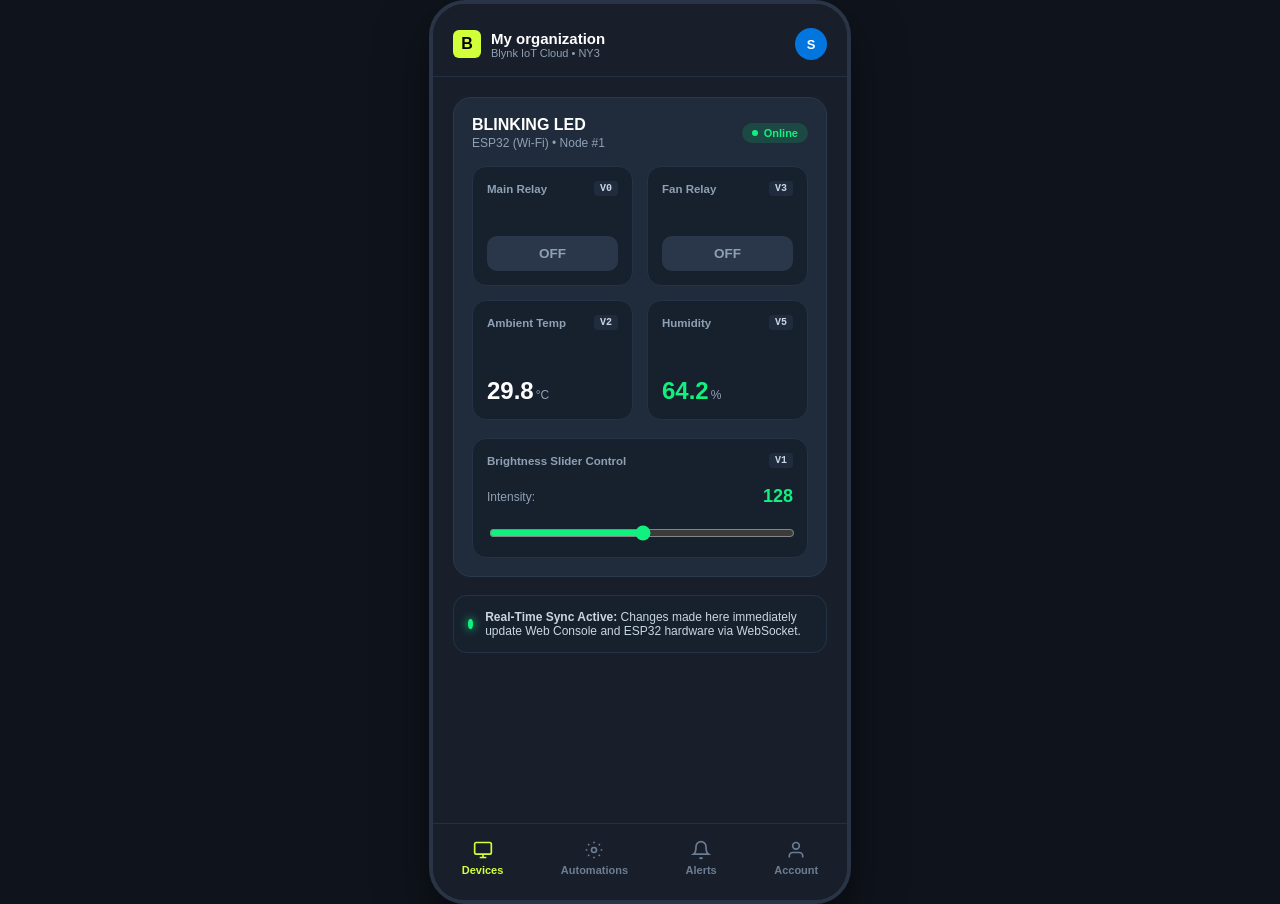
==== frontend/app.html @ 2fd1ac54 "feat(sync-hardware-app): complete mobile app, unified auth sync across web & app, and verified embed" ====
<!DOCTYPE html>
<html lang="en">
<head>
  <meta charset="UTF-8" />
  <meta name="viewport" content="width=device-width, initial-scale=1.0, maximum-scale=1.0, user-scalable=no" />
  <title>Blynk IoT Mobile App</title>
  <link rel="stylesheet" href="/static/styles/theme.css" />
  <style>
    body {
      background: #0f141c;
      color: #fff;
      margin: 0;
      padding: 0;
      display: flex;
      justify-content: center;
      align-items: center;
      min-height: 100vh;
      font-family: -apple-system, BlinkMacSystemFont, "Segoe UI", Roboto, sans-serif;
    }

    .mobile-frame {
      width: 100%;
      max-width: 414px;
      height: 896px;
      max-height: 100vh;
      background: #181f2a;
      display: flex;
      flex-direction: column;
      position: relative;
      box-shadow: 0 20px 50px rgba(0,0,0,0.5);
      border-radius: 36px;
      overflow: hidden;
      border: 4px solid #2a3447;
    }

    /* App Header */
    .app-header {
      padding: 24px 20px 16px;
      background: #181f2a;
      display: flex;
      justify-content: space-between;
      align-items: center;
      border-bottom: 1px solid #242f42;
    }

    .app-logo-badge {
      display: flex;
      align-items: center;
      gap: 10px;
    }

    .app-b-logo {
      width: 28px;
      height: 28px;
      background: #d1ff39;
      color: #000;
      border-radius: 6px;
      font-weight: 900;
      display: flex;
      align-items: center;
      justify-content: center;
      font-size: 16px;
    }

    .app-org-title {
      font-size: 15px;
      font-weight: 700;
      color: #fff;
    }

    .app-user-avatar {
      width: 32px;
      height: 32px;
      border-radius: 50%;
      background: #0375de;
      color: #fff;
      display: flex;
      align-items: center;
      justify-content: center;
      font-size: 13px;
      font-weight: 700;
      cursor: pointer;
    }

    /* App Body Scrollable */
    .app-body {
      flex: 1;
      overflow-y: auto;
      padding: 20px;
      display: flex;
      flex-direction: column;
      gap: 18px;
    }

    /* Device Card */
    .app-device-card {
      background: #202b3b;
      border: 1px solid #2b394e;
      border-radius: 18px;
      padding: 18px;
      display: flex;
      flex-direction: column;
      gap: 16px;
    }

    .app-device-header {
      display: flex;
      justify-content: space-between;
      align-items: center;
    }

    .app-device-name {
      font-size: 16px;
      font-weight: 700;
      color: #fff;
    }

    .app-device-meta {
      font-size: 12px;
      color: #8fa0b5;
      margin-top: 2px;
    }

    .app-status-badge {
      display: inline-flex;
      align-items: center;
      gap: 6px;
      font-size: 11px;
      font-weight: 700;
      padding: 4px 10px;
      border-radius: 12px;
      background: rgba(16, 241, 127, 0.15);
      color: #10f17f;
    }

    .app-status-dot {
      width: 6px;
      height: 6px;
      border-radius: 50%;
      background: #10f17f;
    }

    /* App Control Tiles Grid */
    .app-tiles-grid {
      display: grid;
      grid-template-columns: 1fr 1fr;
      gap: 14px;
    }

    .app-tile {
      background: #17212e;
      border: 1px solid #243347;
      border-radius: 14px;
      padding: 14px;
      display: flex;
      flex-direction: column;
      justify-content: space-between;
      min-height: 90px;
    }

    .app-tile-header {
      display: flex;
      justify-content: space-between;
      align-items: center;
      font-size: 11.5px;
      color: #8fa0b5;
      font-weight: 600;
    }

    .app-tile-pin {
      font-family: monospace;
      font-size: 10px;
      background: #202c3d;
      padding: 2px 6px;
      border-radius: 4px;
      color: #c9d5e3;
    }

    /* Mobile Buttons & Toggles */
    .mobile-toggle-btn {
      width: 100%;
      padding: 10px;
      border-radius: 10px;
      border: none;
      font-weight: 800;
      font-size: 13.5px;
      cursor: pointer;
      margin-top: 8px;
      transition: all 0.2s;
    }

    .mobile-toggle-btn.on {
      background: #0375de;
      color: #fff;
      box-shadow: 0 4px 12px rgba(3, 117, 222, 0.4);
    }

    .mobile-toggle-btn.off {
      background: #2a374b;
      color: #8fa0b5;
    }

    .mobile-metric-value {
      font-size: 24px;
      font-weight: 800;
      color: #fff;
      margin-top: 6px;
    }

    .mobile-metric-units {
      font-size: 12px;
      color: #8fa0b5;
      font-weight: 500;
      margin-left: 2px;
    }

    .mobile-slider {
      width: 100%;
      accent-color: #10f17f;
      margin-top: 8px;
      cursor: pointer;
    }

    /* Bottom App Bar */
    .app-bottom-nav {
      height: 68px;
      background: #181f2a;
      border-top: 1px solid #242f42;
      display: flex;
      justify-content: space-around;
      align-items: center;
      padding-bottom: 8px;
    }

    .app-nav-btn {
      display: flex;
      flex-direction: column;
      align-items: center;
      gap: 4px;
      color: #6c7d93;
      font-size: 11px;
      font-weight: 600;
      cursor: pointer;
      user-select: none;
    }

    .app-nav-btn.active {
      color: #d1ff39;
    }

    .app-nav-btn svg {
      width: 20px;
      height: 20px;
    }

    /* Auth Modal inside App */
    .app-modal-overlay {
      position: absolute;
      top: 0; left: 0; right: 0; bottom: 0;
      background: rgba(0,0,0,0.85);
      backdrop-filter: blur(8px);
      display: none;
      justify-content: center;
      align-items: center;
      z-index: 100;
      padding: 24px;
    }

    .app-modal-overlay.open {
      display: flex;
    }

    .app-modal-box {
      width: 100%;
      background: #202b3b;
      border: 1px solid #2b394e;
      border-radius: 20px;
      padding: 24px;
      box-shadow: 0 10px 30px rgba(0,0,0,0.6);
    }
  </style>
</head>
<body>

  <div class="mobile-frame">
    <!-- Mobile App Header -->
    <header class="app-header">
      <div class="app-logo-badge">
        <div class="app-b-logo">B</div>
        <div>
          <div class="app-org-title" id="app-org-name">My organization</div>
          <div style="font-size:11px; color:#8fa0b5;">Blynk IoT Cloud • NY3</div>
        </div>
      </div>
      <div class="app-user-avatar" id="app-user-avatar-btn" onclick="openAppAuthModal()">S</div>
    </header>

    <!-- Mobile Body -->
    <main class="app-body" id="app-main-body">
      <!-- Device Card -->
      <div class="app-device-card">
        <div class="app-device-header">
          <div>
            <div class="app-device-name" id="app-device-title">BLINKING LED</div>
            <div class="app-device-meta">ESP32 (Wi-Fi) • Node #1</div>
          </div>
          <span class="app-status-badge">
            <span class="app-status-dot"></span> Online
          </span>
        </div>

        <!-- 4 Quick Control Tiles -->
        <div class="app-tiles-grid">
          <!-- Tile 1: Main Power Relay (V0) -->
          <div class="app-tile">
            <div class="app-tile-header">
              <span>Main Relay</span>
              <span class="app-tile-pin">V0</span>
            </div>
            <button id="app-btn-v0" class="mobile-toggle-btn off" onclick="appTogglePin('V0')">OFF</button>
          </div>

          <!-- Tile 2: Fan Relay (V3) -->
          <div class="app-tile">
            <div class="app-tile-header">
              <span>Fan Relay</span>
              <span class="app-tile-pin">V3</span>
            </div>
            <button id="app-btn-v3" class="mobile-toggle-btn off" onclick="appTogglePin('V3')">OFF</button>
          </div>

          <!-- Tile 3: Temperature (V2) -->
          <div class="app-tile">
            <div class="app-tile-header">
              <span>Ambient Temp</span>
              <span class="app-tile-pin">V2</span>
            </div>
            <div class="mobile-metric-value">
              <span id="app-val-v2">29.8</span><span class="mobile-metric-units">°C</span>
            </div>
          </div>

          <!-- Tile 4: Humidity (V5) -->
          <div class="app-tile">
            <div class="app-tile-header">
              <span>Humidity</span>
              <span class="app-tile-pin">V5</span>
            </div>
            <div class="mobile-metric-value" style="color:#10f17f;">
              <span id="app-val-v5">64.2</span><span class="mobile-metric-units">%</span>
            </div>
          </div>
        </div>

        <!-- Tile 5: Level Slider (V1) -->
        <div class="app-tile" style="margin-top:2px;">
          <div class="app-tile-header">
            <span>Brightness Slider Control</span>
            <span class="app-tile-pin">V1</span>
          </div>
          <div style="display:flex; justify-content:space-between; align-items:center; margin-top:8px;">
            <span style="font-size:12px; color:#8fa0b5;">Intensity:</span>
            <span id="app-slider-val-v1" style="font-size:18px; font-weight:800; color:#10f17f;">128</span>
          </div>
          <input type="range" min="0" max="255" value="128" class="mobile-slider" id="app-slider-input" oninput="appOnSliderChange('V1', this.value)" />
        </div>
      </div>

      <!-- Sync Status Banner -->
      <div style="background:#17212e; border:1px solid #243347; border-radius:14px; padding:14px; display:flex; align-items:center; gap:12px;">
        <div style="width:10px; height:10px; border-radius:50%; background:#10f17f; box-shadow:0 0 8px #10f17f;"></div>
        <div style="font-size:12px; color:#c9d5e3;">
          <strong>Real-Time Sync Active:</strong> Changes made here immediately update Web Console and ESP32 hardware via WebSocket.
        </div>
      </div>
    </main>

    <!-- Mobile Bottom Navigation Bar -->
    <nav class="app-bottom-nav">
      <div class="app-nav-btn active" onclick="switchAppTab('devices', this)">
        <svg viewBox="0 0 24 24" fill="none" stroke="currentColor" stroke-width="2"><rect x="2" y="3" width="20" height="14" rx="2" ry="2"></rect><line x1="8" y1="21" x2="16" y2="21"></line><line x1="12" y1="17" x2="12" y2="21"></line></svg>
        <span>Devices</span>
      </div>
      <div class="app-nav-btn" onclick="switchAppTab('automations', this)">
        <svg viewBox="0 0 24 24" fill="none" stroke="currentColor" stroke-width="2"><circle cx="12" cy="12" r="3"></circle><path d="M12 2v2M12 20v2M4.93 4.93l1.41 1.41M17.66 17.66l1.41 1.41M2 12h2M20 12h2M4.93 19.07l1.41-1.41M17.66 6.34l1.41-1.41"></path></svg>
        <span>Automations</span>
      </div>
      <div class="app-nav-btn" onclick="switchAppTab('notifications', this)">
        <svg viewBox="0 0 24 24" fill="none" stroke="currentColor" stroke-width="2"><path d="M18 8A6 6 0 0 0 6 8c0 7-3 9-3 9h18s-3-2-3-9"></path><path d="M13.73 21a2 2 0 0 1-3.46 0"></path></svg>
        <span>Alerts</span>
      </div>
      <div class="app-nav-btn" onclick="openAppAuthModal()">
        <svg viewBox="0 0 24 24" fill="none" stroke="currentColor" stroke-width="2"><path d="M20 21v-2a4 4 0 0 0-4-4H8a4 4 0 0 0-4 4v2"></path><circle cx="12" cy="7" r="4"></circle></svg>
        <span>Account</span>
      </div>
    </nav>

    <!-- Mobile Account Registration & Login Modal -->
    <div id="app-auth-modal" class="app-modal-overlay">
      <div class="app-modal-box">
        <div style="display:flex; justify-content:space-between; align-items:center; margin-bottom:16px;">
          <h3 style="margin:0; font-size:17px; font-weight:800; color:#fff;" id="app-auth-title">Blynk Account Sync</h3>
          <button onclick="closeAppAuthModal()" style="border:none;background:none;color:#8fa0b5;font-size:18px;cursor:pointer;">✕</button>
        </div>

        <p style="font-size:12.5px; color:#8fa0b5; margin-bottom:16px; line-height:1.4;">
          Create a unified Blynk account. Registering here enables immediate login across both Mobile App and Web Console.
        </p>

        <div style="display:flex; flex-direction:column; gap:12px;">
          <div>
            <label style="font-size:11.5px; font-weight:600; color:#8fa0b5;">Full Name</label>
            <input type="text" id="app-auth-name" class="form-input" style="background:#17212e; color:#fff; border-color:#2a3a50;" value="Alex Engineer" />
          </div>
          <div>
            <label style="font-size:11.5px; font-weight:600; color:#8fa0b5;">Email Address</label>
            <input type="email" id="app-auth-email" class="form-input" style="background:#17212e; color:#fff; border-color:#2a3a50;" value="alex.engineer@axon.io" />
          </div>
          <div>
            <label style="font-size:11.5px; font-weight:600; color:#8fa0b5;">Password</label>
            <input type="password" id="app-auth-password" class="form-input" style="background:#17212e; color:#fff; border-color:#2a3a50;" value="secret123" />
          </div>
          <button class="btn-blynk-primary" style="margin-top:8px; padding:12px; font-size:14px;" onclick="appSubmitRegistration()">
            Register & Sync Account
          </button>
        </div>
      </div>
    </div>
  </div>

  <!-- WebSocket & Mobile Sync Logic -->
  <script>
    let appSocket = null;
    let currentV0 = "0";
    let currentV3 = "0";
    let activeDeviceId = 1;

    function initAppWebSocket() {
      const wsUrl = `ws://${window.location.host}/ws`;
      appSocket = new WebSocket(wsUrl);

      appSocket.onopen = () => {
        console.log("[MobileApp] Connected to Axon WebSocket Hub");
      };

      appSocket.onmessage = (event) => {
        try {
          const msg = JSON.parse(event.data);
          if (msg.event === "onValueUpdated") {
            handleLiveIncomingValue(msg.data.stream, msg.data.value);
          } else if (msg.event === "onUserCreated") {
            console.log("[MobileApp] User registered & synced across cloud:", msg.data);
          }
        } catch (e) {
          console.error("[MobileApp] Error parsing message:", e);
        }
      };

      appSocket.onclose = () => {
        setTimeout(initAppWebSocket, 2000);
      };
    }

    function handleLiveIncomingValue(stream, val) {
      if (stream === "V0") {
        currentV0 = String(val);
        const btn = document.getElementById("app-btn-v0");
        if (btn) {
          btn.className = `mobile-toggle-btn ${val === "1" ? "on" : "off"}`;
          btn.innerText = val === "1" ? "ON" : "OFF";
        }
      } else if (stream === "V3") {
        currentV3 = String(val);
        const btn = document.getElementById("app-btn-v3");
        if (btn) {
          btn.className = `mobile-toggle-btn ${val === "1" ? "on" : "off"}`;
          btn.innerText = val === "1" ? "ON" : "OFF";
        }
      } else if (stream === "V1") {
        const slider = document.getElementById("app-slider-input");
        const valDisp = document.getElementById("app-slider-val-v1");
        if (slider) slider.value = val;
        if (valDisp) valDisp.innerText = val;
      } else if (stream === "V2") {
        const tempDisp = document.getElementById("app-val-v2");
        if (tempDisp) tempDisp.innerText = parseFloat(val).toFixed(1);
      } else if (stream === "V5") {
        const humDisp = document.getElementById("app-val-v5");
        if (humDisp) humDisp.innerText = parseFloat(val).toFixed(1);
      }
    }

    async function appTogglePin(pin) {
      let targetVal = "1";
      if (pin === "V0") {
        targetVal = currentV0 === "1" ? "0" : "1";
      } else if (pin === "V3") {
        targetVal = currentV3 === "1" ? "0" : "1";
      }

      try {
        await fetch(`/api/v1/app/devices/${activeDeviceId}/write`, {
          method: 'POST',
          headers: { 'Content-Type': 'application/json' },
          body: JSON.stringify({ stream: pin, value: targetVal })
        });
        handleLiveIncomingValue(pin, targetVal);
      } catch (e) {
        console.error("Failed to write pin from mobile:", e);
      }
    }

    let sliderDebounce = null;
    function appOnSliderChange(pin, val) {
      document.getElementById("app-slider-val-v1").innerText = val;
      clearTimeout(sliderDebounce);
      sliderDebounce = setTimeout(async () => {
        try {
          await fetch(`/api/v1/app/devices/${activeDeviceId}/write`, {
            method: 'POST',
            headers: { 'Content-Type': 'application/json' },
            body: JSON.stringify({ stream: pin, value: val })
          });
        } catch (e) {
          console.error("Failed to write slider:", e);
        }
      }, 100);
    }

    function openAppAuthModal() {
      document.getElementById('app-auth-modal').classList.add('open');
    }

    function closeAppAuthModal() {
      document.getElementById('app-auth-modal').classList.remove('open');
    }

    async function appSubmitRegistration() {
      const name = document.getElementById('app-auth-name').value;
      const email = document.getElementById('app-auth-email').value;
      const password = document.getElementById('app-auth-password').value;

      try {
        const res = await fetch('/api/v1/auth/register', {
          method: 'POST',
          headers: { 'Content-Type': 'application/json' },
          body: JSON.stringify({ name, email, password })
        });
        const data = await res.json();
        if (res.ok) {
          alert(`Account created for ${data.user.name}! Syncing with Web Console...`);
          document.getElementById('app-user-avatar-btn').innerText = data.user.name[0].toUpperCase();
          closeAppAuthModal();
        } else {
          alert("Error: " + (data.detail || "Registration failed"));
        }
      } catch (e) {
        alert("Registration failed: " + e.message);
      }
    }

    function switchAppTab(tabName, el) {
      document.querySelectorAll('.app-nav-btn').forEach(btn => btn.classList.remove('active'));
      if (el) el.classList.add('active');
    }

    document.addEventListener("DOMContentLoaded", () => {
      initAppWebSocket();
    });
  </script>
</body>
</html>
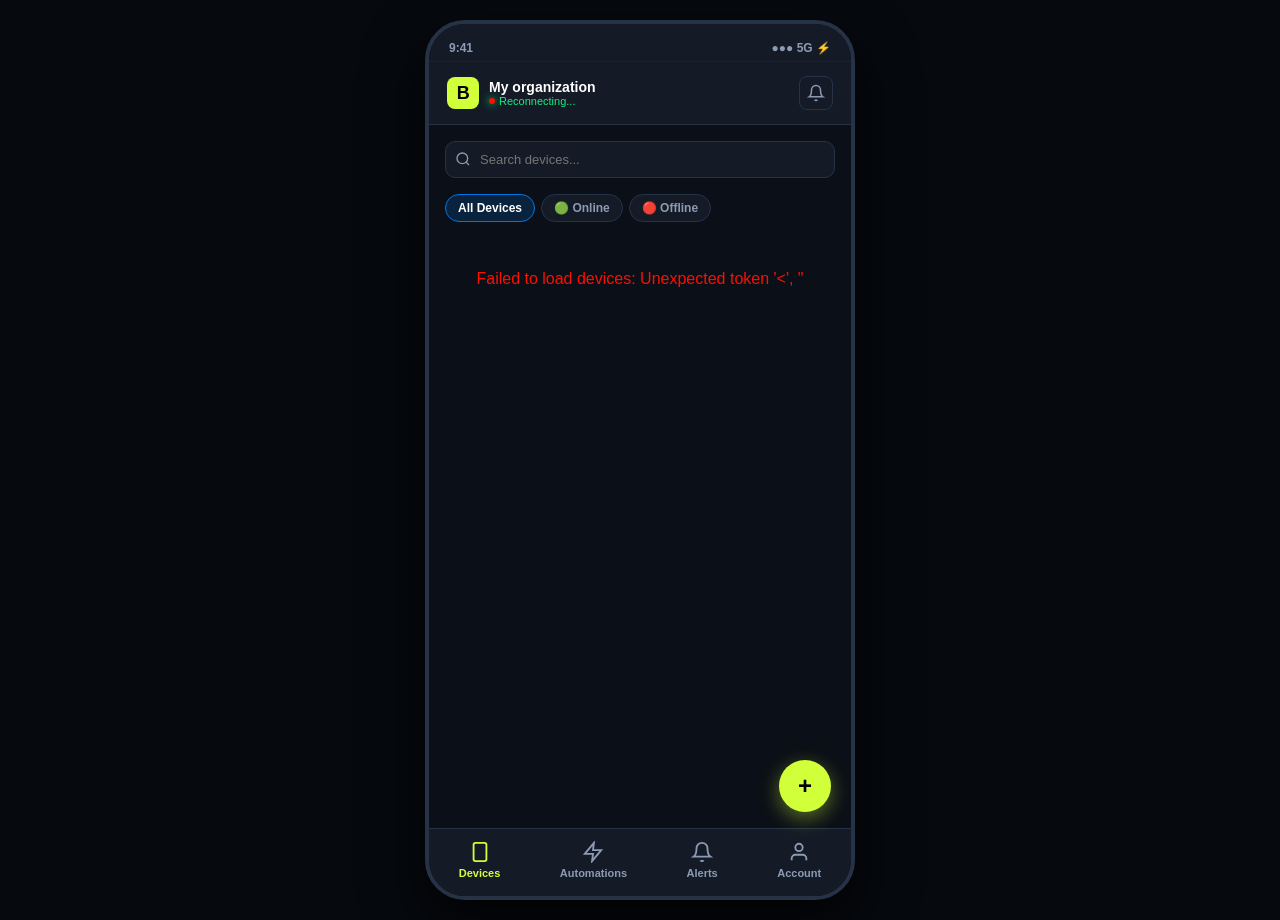
==== commit 37b57507: "feat(mobile): rebuild full-fidelity multi-screen Blynk Mobile App with Edit Mode & Widget Box" ====
--- a/frontend/app.html
+++ b/frontend/app.html
@@ -3,569 +3,1731 @@
 <head>
   <meta charset="UTF-8" />
   <meta name="viewport" content="width=device-width, initial-scale=1.0, maximum-scale=1.0, user-scalable=no" />
-  <title>Blynk IoT Mobile App</title>
+  <title>Blynk IoT Mobile Companion</title>
   <link rel="stylesheet" href="/static/styles/theme.css" />
   <style>
+    :root {
+      --app-bg: #0b0f17;
+      --app-surface: #141b26;
+      --app-card: #1b2433;
+      --app-border: #263347;
+      --app-accent: #10f17f;
+      --app-primary: #0375de;
+      --app-blynk: #d1ff39;
+      --app-danger: #fe0f00;
+      --app-text: #f0f4f8;
+      --app-text-muted: #8b9bb4;
+      --app-radius: 16px;
+    }
+
+    * { box-sizing: border-box; -webkit-tap-highlight-color: transparent; }
+
     body {
-      background: #0f141c;
-      color: #fff;
+      background: #06090e;
+      color: var(--app-text);
       margin: 0;
       padding: 0;
+      font-family: -apple-system, BlinkMacSystemFont, "Segoe UI", Roboto, Helvetica, Arial, sans-serif;
+      min-height: 100vh;
       display: flex;
       justify-content: center;
       align-items: center;
-      min-height: 100vh;
-      font-family: -apple-system, BlinkMacSystemFont, "Segoe UI", Roboto, sans-serif;
-    }
-
+    }
+
+    /* Mobile Container Frame */
     .mobile-frame {
       width: 100%;
-      max-width: 414px;
-      height: 896px;
+      max-width: 430px;
+      height: 932px;
       max-height: 100vh;
-      background: #181f2a;
+      background: var(--app-bg);
       display: flex;
       flex-direction: column;
       position: relative;
-      box-shadow: 0 20px 50px rgba(0,0,0,0.5);
-      border-radius: 36px;
       overflow: hidden;
-      border: 4px solid #2a3447;
-    }
-
-    /* App Header */
-    .app-header {
-      padding: 24px 20px 16px;
-      background: #181f2a;
+      box-shadow: 0 25px 60px rgba(0,0,0,0.8);
+      border: 1px solid var(--app-border);
+    }
+
+    @media (min-width: 600px) {
+      .mobile-frame {
+        border-radius: 40px;
+        border: 4px solid #263347;
+        margin: 20px auto;
+        height: 880px;
+      }
+    }
+
+    /* Status Bar Emulation */
+    .mobile-status-bar {
+      height: 38px;
+      padding: 10px 20px 0;
       display: flex;
       justify-content: space-between;
       align-items: center;
-      border-bottom: 1px solid #242f42;
-    }
-
-    .app-logo-badge {
+      font-size: 12px;
+      font-weight: 600;
+      color: var(--app-text-muted);
+      background: var(--app-surface);
+      border-bottom: 1px solid rgba(255,255,255,0.03);
+    }
+
+    /* Top App Header */
+    .mobile-header {
+      background: var(--app-surface);
+      padding: 14px 18px;
+      display: flex;
+      justify-content: space-between;
+      align-items: center;
+      border-bottom: 1px solid var(--app-border);
+      z-index: 10;
+    }
+
+    .brand-group {
       display: flex;
       align-items: center;
       gap: 10px;
     }
 
-    .app-b-logo {
-      width: 28px;
-      height: 28px;
-      background: #d1ff39;
+    .brand-logo {
+      width: 32px;
+      height: 32px;
+      background: var(--app-blynk);
       color: #000;
-      border-radius: 6px;
+      border-radius: 8px;
       font-weight: 900;
       display: flex;
       align-items: center;
       justify-content: center;
-      font-size: 16px;
-    }
-
-    .app-org-title {
+      font-size: 18px;
+      letter-spacing: -0.5px;
+    }
+
+    .brand-info {
+      display: flex;
+      flex-direction: column;
+    }
+
+    .brand-title {
+      font-size: 14px;
+      font-weight: 700;
+      color: #fff;
+    }
+
+    .brand-sub {
+      font-size: 11px;
+      color: var(--app-accent);
+      display: flex;
+      align-items: center;
+      gap: 4px;
+    }
+
+    .status-dot {
+      width: 6px;
+      height: 6px;
+      background: var(--app-accent);
+      border-radius: 50%;
+      box-shadow: 0 0 8px var(--app-accent);
+    }
+
+    /* Mobile Screens Host */
+    .screens-container {
+      flex: 1;
+      overflow-y: auto;
+      position: relative;
+      scroll-behavior: smooth;
+    }
+
+    .app-screen {
+      display: none;
+      padding: 16px;
+      flex-direction: column;
+      gap: 16px;
+      min-height: 100%;
+    }
+
+    .app-screen.active {
+      display: flex;
+    }
+
+    /* Search & Filter Bar */
+    .search-filter-box {
+      display: flex;
+      gap: 8px;
+      align-items: center;
+    }
+
+    .search-input-wrap {
+      flex: 1;
+      position: relative;
+    }
+
+    .search-input-wrap input {
+      width: 100%;
+      background: var(--app-surface);
+      border: 1px solid var(--app-border);
+      border-radius: 10px;
+      padding: 10px 12px 10px 34px;
+      color: #fff;
+      font-size: 13px;
+      outline: none;
+    }
+
+    .search-input-wrap svg {
+      position: absolute;
+      left: 10px;
+      top: 10px;
+      color: var(--app-text-muted);
+    }
+
+    .filter-chips {
+      display: flex;
+      gap: 6px;
+      overflow-x: auto;
+      padding-bottom: 2px;
+    }
+
+    .filter-chip {
+      background: var(--app-surface);
+      border: 1px solid var(--app-border);
+      padding: 6px 12px;
+      border-radius: 20px;
+      font-size: 12px;
+      font-weight: 600;
+      color: var(--app-text-muted);
+      cursor: pointer;
+      white-space: nowrap;
+      transition: all 0.2s;
+    }
+
+    .filter-chip.active {
+      background: rgba(3, 117, 222, 0.2);
+      border-color: var(--app-primary);
+      color: #fff;
+    }
+
+    /* Device Card in List View */
+    .device-card {
+      background: var(--app-surface);
+      border: 1px solid var(--app-border);
+      border-radius: var(--app-radius);
+      padding: 16px;
+      display: flex;
+      flex-direction: column;
+      gap: 12px;
+      cursor: pointer;
+      transition: transform 0.15s, border-color 0.15s;
+    }
+
+    .device-card:active {
+      transform: scale(0.98);
+      border-color: var(--app-primary);
+    }
+
+    .card-top {
+      display: flex;
+      justify-content: space-between;
+      align-items: center;
+    }
+
+    .card-title-group {
+      display: flex;
+      align-items: center;
+      gap: 10px;
+    }
+
+    .card-icon {
+      width: 36px;
+      height: 36px;
+      background: rgba(3, 117, 222, 0.15);
+      border-radius: 10px;
+      display: flex;
+      align-items: center;
+      justify-content: center;
+      color: var(--app-primary);
+    }
+
+    .card-name {
       font-size: 15px;
       font-weight: 700;
       color: #fff;
     }
 
-    .app-user-avatar {
-      width: 32px;
-      height: 32px;
-      border-radius: 50%;
-      background: #0375de;
+    .card-meta {
+      font-size: 11.5px;
+      color: var(--app-text-muted);
+    }
+
+    .online-badge {
+      display: inline-flex;
+      align-items: center;
+      gap: 5px;
+      font-size: 11px;
+      font-weight: 700;
+      padding: 3px 8px;
+      border-radius: 10px;
+      background: rgba(16, 241, 127, 0.15);
+      color: var(--app-accent);
+    }
+
+    .online-badge.offline {
+      background: rgba(254, 15, 0, 0.15);
+      color: var(--app-danger);
+    }
+
+    /* Summary Widgets Grid inside Device Card */
+    .card-widgets-preview {
+      display: grid;
+      grid-template-columns: 1fr 1fr;
+      gap: 10px;
+      padding-top: 6px;
+      border-top: 1px solid rgba(255,255,255,0.04);
+    }
+
+    .mini-widget {
+      background: var(--app-card);
+      border: 1px solid rgba(255,255,255,0.04);
+      border-radius: 10px;
+      padding: 10px;
+      display: flex;
+      flex-direction: column;
+      justify-content: space-between;
+    }
+
+    .mini-label {
+      font-size: 11px;
+      color: var(--app-text-muted);
+      display: flex;
+      justify-content: space-between;
+    }
+
+    .mini-val {
+      font-size: 17px;
+      font-weight: 700;
       color: #fff;
-      display: flex;
-      align-items: center;
-      justify-content: center;
-      font-size: 13px;
+      margin-top: 4px;
+    }
+
+    /* Device Canvas Screen (Dedicated Dashboard View) */
+    .dashboard-header {
+      display: flex;
+      justify-content: space-between;
+      align-items: center;
+      padding-bottom: 12px;
+      border-bottom: 1px solid var(--app-border);
+    }
+
+    .btn-back {
+      background: none;
+      border: none;
+      color: var(--app-primary);
+      display: flex;
+      align-items: center;
+      gap: 4px;
+      font-size: 13.5px;
       font-weight: 700;
       cursor: pointer;
-    }
-
-    /* App Body Scrollable */
-    .app-body {
-      flex: 1;
-      overflow-y: auto;
-      padding: 20px;
-      display: flex;
-      flex-direction: column;
-      gap: 18px;
-    }
-
-    /* Device Card */
-    .app-device-card {
-      background: #202b3b;
-      border: 1px solid #2b394e;
-      border-radius: 18px;
-      padding: 18px;
-      display: flex;
-      flex-direction: column;
-      gap: 16px;
-    }
-
-    .app-device-header {
-      display: flex;
-      justify-content: space-between;
-      align-items: center;
-    }
-
-    .app-device-name {
-      font-size: 16px;
-      font-weight: 700;
+      padding: 4px 0;
+    }
+
+    .dash-action-icons {
+      display: flex;
+      gap: 8px;
+    }
+
+    .icon-btn {
+      width: 34px;
+      height: 34px;
+      border-radius: 8px;
+      background: var(--app-surface);
+      border: 1px solid var(--app-border);
+      color: var(--app-text-muted);
+      display: flex;
+      align-items: center;
+      justify-content: center;
+      cursor: pointer;
+      transition: all 0.2s;
+    }
+
+    .icon-btn.active {
+      background: var(--app-blynk);
+      color: #000;
+      border-color: var(--app-blynk);
+    }
+
+    /* Subtabs inside device dashboard */
+    .subtabs-bar {
+      display: flex;
+      gap: 8px;
+      border-bottom: 1px solid var(--app-border);
+      padding-bottom: 8px;
+    }
+
+    .subtab-pill {
+      font-size: 12px;
+      font-weight: 600;
+      color: var(--app-text-muted);
+      padding: 4px 10px;
+      border-radius: 6px;
+      cursor: pointer;
+    }
+
+    .subtab-pill.active {
+      background: var(--app-primary);
       color: #fff;
     }
 
-    .app-device-meta {
-      font-size: 12px;
-      color: #8fa0b5;
-      margin-top: 2px;
-    }
-
-    .app-status-badge {
-      display: inline-flex;
-      align-items: center;
-      gap: 6px;
-      font-size: 11px;
-      font-weight: 700;
-      padding: 4px 10px;
-      border-radius: 12px;
-      background: rgba(16, 241, 127, 0.15);
-      color: #10f17f;
-    }
-
-    .app-status-dot {
-      width: 6px;
-      height: 6px;
-      border-radius: 50%;
-      background: #10f17f;
-    }
-
-    /* App Control Tiles Grid */
-    .app-tiles-grid {
+    /* Full Widgets Grid on Dashboard */
+    .widgets-grid {
       display: grid;
       grid-template-columns: 1fr 1fr;
       gap: 14px;
     }
 
-    .app-tile {
-      background: #17212e;
-      border: 1px solid #243347;
-      border-radius: 14px;
+    .widget-box {
+      background: var(--app-surface);
+      border: 1px solid var(--app-border);
+      border-radius: var(--app-radius);
       padding: 14px;
       display: flex;
       flex-direction: column;
       justify-content: space-between;
-      min-height: 90px;
-    }
-
-    .app-tile-header {
+      position: relative;
+      min-height: 120px;
+      transition: all 0.2s;
+    }
+
+    .widget-box.wide {
+      grid-column: span 2;
+    }
+
+    .edit-mode .widget-box {
+      border: 2px dashed rgba(209, 255, 57, 0.4);
+    }
+
+    .widget-del-btn {
+      display: none;
+      position: absolute;
+      top: -8px;
+      right: -8px;
+      width: 22px;
+      height: 22px;
+      background: var(--app-danger);
+      color: #fff;
+      border-radius: 50%;
+      font-size: 12px;
+      font-weight: 900;
+      align-items: center;
+      justify-content: center;
+      cursor: pointer;
+      box-shadow: 0 2px 6px rgba(0,0,0,0.5);
+    }
+
+    .edit-mode .widget-del-btn {
+      display: flex;
+    }
+
+    .widget-header {
       display: flex;
       justify-content: space-between;
       align-items: center;
-      font-size: 11.5px;
-      color: #8fa0b5;
+      font-size: 12px;
       font-weight: 600;
-    }
-
-    .app-tile-pin {
+      color: var(--app-text-muted);
+    }
+
+    .widget-pin-pill {
       font-family: monospace;
       font-size: 10px;
-      background: #202c3d;
+      background: rgba(255,255,255,0.06);
       padding: 2px 6px;
       border-radius: 4px;
-      color: #c9d5e3;
-    }
-
-    /* Mobile Buttons & Toggles */
-    .mobile-toggle-btn {
+      color: #a0aec0;
+    }
+
+    /* Widget Types Styles */
+    .btn-actuator {
       width: 100%;
-      padding: 10px;
-      border-radius: 10px;
+      padding: 12px;
+      border-radius: 12px;
       border: none;
       font-weight: 800;
-      font-size: 13.5px;
+      font-size: 14px;
       cursor: pointer;
-      margin-top: 8px;
+      margin-top: 10px;
       transition: all 0.2s;
-    }
-
-    .mobile-toggle-btn.on {
-      background: #0375de;
+      display: flex;
+      align-items: center;
+      justify-content: center;
+      gap: 6px;
+    }
+
+    .btn-actuator.on {
+      background: var(--app-primary);
       color: #fff;
-      box-shadow: 0 4px 12px rgba(3, 117, 222, 0.4);
-    }
-
-    .mobile-toggle-btn.off {
-      background: #2a374b;
-      color: #8fa0b5;
-    }
-
-    .mobile-metric-value {
-      font-size: 24px;
+      box-shadow: 0 4px 16px rgba(3, 117, 222, 0.4);
+    }
+
+    .btn-actuator.off {
+      background: var(--app-card);
+      color: var(--app-text-muted);
+    }
+
+    .slider-range-wrap {
+      margin-top: 10px;
+      display: flex;
+      flex-direction: column;
+      gap: 6px;
+    }
+
+    .slider-val-readout {
+      font-size: 20px;
       font-weight: 800;
       color: #fff;
-      margin-top: 6px;
-    }
-
-    .mobile-metric-units {
-      font-size: 12px;
-      color: #8fa0b5;
-      font-weight: 500;
-      margin-left: 2px;
-    }
-
-    .mobile-slider {
+    }
+
+    input[type=range] {
       width: 100%;
-      accent-color: #10f17f;
+      accent-color: var(--app-accent);
+      cursor: pointer;
+    }
+
+    .gauge-container {
+      display: flex;
+      flex-direction: column;
+      align-items: center;
+      justify-content: center;
+      padding: 8px 0;
+    }
+
+    .gauge-circle {
+      width: 80px;
+      height: 80px;
+      border-radius: 50%;
+      border: 6px solid #263347;
+      border-top-color: var(--app-accent);
+      border-right-color: var(--app-accent);
+      display: flex;
+      align-items: center;
+      justify-content: center;
+      flex-direction: column;
+      margin: 4px auto;
+    }
+
+    .gauge-val {
+      font-size: 18px;
+      font-weight: 900;
+      color: #fff;
+    }
+
+    .gauge-units {
+      font-size: 10px;
+      color: var(--app-text-muted);
+    }
+
+    /* RGB NeoPixel Interactive Bar */
+    .rgb-palette {
+      display: flex;
+      gap: 8px;
+      margin-top: 10px;
+      justify-content: space-between;
+    }
+
+    .color-dot {
+      width: 24px;
+      height: 24px;
+      border-radius: 50%;
+      cursor: pointer;
+      border: 2px solid transparent;
+      transition: transform 0.15s;
+    }
+
+    .color-dot:active {
+      transform: scale(1.2);
+    }
+
+    /* Terminal Console Widget */
+    .terminal-box {
+      background: #060a10;
+      border: 1px solid rgba(255,255,255,0.06);
+      border-radius: 8px;
+      padding: 8px;
+      font-family: monospace;
+      font-size: 11px;
+      height: 80px;
+      overflow-y: auto;
+      color: var(--app-accent);
       margin-top: 8px;
+      line-height: 1.5;
+    }
+
+    /* Floating Action Button (Add Widget / Device) */
+    .fab-btn {
+      position: absolute;
+      right: 20px;
+      bottom: 84px;
+      width: 52px;
+      height: 52px;
+      border-radius: 50%;
+      background: var(--app-blynk);
+      color: #000;
+      display: flex;
+      align-items: center;
+      justify-content: center;
+      font-size: 24px;
+      font-weight: 900;
+      box-shadow: 0 6px 20px rgba(209, 255, 57, 0.4);
       cursor: pointer;
-    }
-
-    /* Bottom App Bar */
-    .app-bottom-nav {
+      z-index: 20;
+      transition: transform 0.15s;
+    }
+
+    .fab-btn:active {
+      transform: scale(0.9);
+    }
+
+    /* Bottom Navigation Bar */
+    .mobile-bottom-nav {
       height: 68px;
-      background: #181f2a;
-      border-top: 1px solid #242f42;
+      background: var(--app-surface);
+      border-top: 1px solid var(--app-border);
       display: flex;
       justify-content: space-around;
       align-items: center;
-      padding-bottom: 8px;
-    }
-
-    .app-nav-btn {
+      padding-bottom: 6px;
+      z-index: 15;
+    }
+
+    .nav-item {
       display: flex;
       flex-direction: column;
       align-items: center;
       gap: 4px;
-      color: #6c7d93;
+      color: var(--app-text-muted);
       font-size: 11px;
       font-weight: 600;
       cursor: pointer;
-      user-select: none;
-    }
-
-    .app-nav-btn.active {
-      color: #d1ff39;
-    }
-
-    .app-nav-btn svg {
-      width: 20px;
-      height: 20px;
-    }
-
-    /* Auth Modal inside App */
-    .app-modal-overlay {
+      transition: color 0.15s;
+    }
+
+    .nav-item.active {
+      color: var(--app-blynk);
+    }
+
+    .nav-item svg {
+      width: 22px;
+      height: 22px;
+    }
+
+    /* Sliding Drawer: Widget Box */
+    .drawer-overlay {
       position: absolute;
-      top: 0; left: 0; right: 0; bottom: 0;
-      background: rgba(0,0,0,0.85);
-      backdrop-filter: blur(8px);
+      inset: 0;
+      background: rgba(0,0,0,0.6);
+      backdrop-filter: blur(4px);
+      z-index: 50;
       display: none;
+      align-items: flex-end;
+    }
+
+    .drawer-overlay.open {
+      display: flex;
+    }
+
+    .drawer-sheet {
+      width: 100%;
+      max-height: 75%;
+      background: var(--app-surface);
+      border-top-left-radius: 24px;
+      border-top-right-radius: 24px;
+      border: 1px solid var(--app-border);
+      padding: 20px;
+      overflow-y: auto;
+      display: flex;
+      flex-direction: column;
+      gap: 16px;
+      box-shadow: 0 -10px 40px rgba(0,0,0,0.6);
+      animation: slideUp 0.25s ease-out;
+    }
+
+    @keyframes slideUp {
+      from { transform: translateY(100%); }
+      to { transform: translateY(0); }
+    }
+
+    .drawer-header {
+      display: flex;
+      justify-content: space-between;
+      align-items: center;
+      border-bottom: 1px solid var(--app-border);
+      padding-bottom: 12px;
+    }
+
+    .drawer-title {
+      font-size: 16px;
+      font-weight: 800;
+      color: #fff;
+    }
+
+    .widget-catalog-grid {
+      display: grid;
+      grid-template-columns: 1fr 1fr;
+      gap: 10px;
+    }
+
+    .catalog-item {
+      background: var(--app-card);
+      border: 1px solid var(--app-border);
+      border-radius: 12px;
+      padding: 12px;
+      display: flex;
+      align-items: center;
+      gap: 10px;
+      cursor: pointer;
+      transition: border-color 0.15s;
+    }
+
+    .catalog-item:active {
+      border-color: var(--app-blynk);
+      background: rgba(209, 255, 57, 0.08);
+    }
+
+    .catalog-icon {
+      font-size: 20px;
+    }
+
+    .catalog-meta {
+      display: flex;
+      flex-direction: column;
+    }
+
+    .catalog-name {
+      font-size: 13px;
+      font-weight: 700;
+      color: #fff;
+    }
+
+    .catalog-cost {
+      font-size: 11px;
+      color: var(--app-blynk);
+    }
+
+    /* Toast Notification inside App */
+    .mobile-toast {
+      position: absolute;
+      top: 50px;
+      left: 16px;
+      right: 16px;
+      background: #10f17f;
+      color: #000;
+      padding: 12px 16px;
+      border-radius: 12px;
+      font-size: 13px;
+      font-weight: 700;
+      box-shadow: 0 6px 20px rgba(0,0,0,0.5);
+      display: flex;
+      align-items: center;
+      gap: 8px;
+      transform: translateY(-80px);
+      opacity: 0;
+      transition: all 0.3s;
+      z-index: 100;
+    }
+
+    .mobile-toast.show {
+      transform: translateY(0);
+      opacity: 1;
+    }
+
+    .mobile-toast.error {
+      background: #fe0f00;
+      color: #fff;
+    }
+
+    /* Modal Form Styling */
+    .mobile-modal-overlay {
+      position: absolute;
+      inset: 0;
+      background: rgba(0,0,0,0.7);
+      backdrop-filter: blur(6px);
+      display: none;
+      align-items: center;
       justify-content: center;
-      align-items: center;
-      z-index: 100;
-      padding: 24px;
-    }
-
-    .app-modal-overlay.open {
-      display: flex;
-    }
-
-    .app-modal-box {
+      padding: 20px;
+      z-index: 60;
+    }
+
+    .mobile-modal-overlay.open {
+      display: flex;
+    }
+
+    .mobile-modal-box {
       width: 100%;
-      background: #202b3b;
-      border: 1px solid #2b394e;
+      background: var(--app-surface);
+      border: 1px solid var(--app-border);
       border-radius: 20px;
       padding: 24px;
-      box-shadow: 0 10px 30px rgba(0,0,0,0.6);
+      display: flex;
+      flex-direction: column;
+      gap: 14px;
+    }
+
+    .modal-input {
+      width: 100%;
+      background: var(--app-bg);
+      border: 1px solid var(--app-border);
+      border-radius: 10px;
+      padding: 12px;
+      color: #fff;
+      font-size: 13px;
+      outline: none;
+    }
+
+    .modal-actions {
+      display: flex;
+      gap: 10px;
+      justify-content: flex-end;
+      margin-top: 6px;
+    }
+
+    .btn-modal-cancel {
+      padding: 10px 16px;
+      background: #2a3447;
+      color: #fff;
+      border: none;
+      border-radius: 8px;
+      font-weight: 600;
+      cursor: pointer;
+    }
+
+    .btn-modal-submit {
+      padding: 10px 20px;
+      background: var(--app-blynk);
+      color: #000;
+      border: none;
+      border-radius: 8px;
+      font-weight: 800;
+      cursor: pointer;
     }
   </style>
 </head>
 <body>
 
   <div class="mobile-frame">
-    <!-- Mobile App Header -->
-    <header class="app-header">
-      <div class="app-logo-badge">
-        <div class="app-b-logo">B</div>
-        <div>
-          <div class="app-org-title" id="app-org-name">My organization</div>
-          <div style="font-size:11px; color:#8fa0b5;">Blynk IoT Cloud • NY3</div>
+    <!-- Emulated iOS / Android Top Status Bar -->
+    <div class="mobile-status-bar">
+      <span>9:41</span>
+      <span>●●● 5G ⚡</span>
+    </div>
+
+    <!-- App Header -->
+    <header class="mobile-header">
+      <div class="brand-group">
+        <div class="brand-logo">B</div>
+        <div class="brand-info">
+          <span class="brand-title" id="top-org-name">My organization</span>
+          <span class="brand-sub">
+            <span class="status-dot"></span>
+            <span id="top-ws-status">Blynk Cloud • NY3</span>
+          </span>
         </div>
       </div>
-      <div class="app-user-avatar" id="app-user-avatar-btn" onclick="openAppAuthModal()">S</div>
+      <div style="display:flex;gap:6px;">
+        <div class="icon-btn" onclick="openNotificationsScreen()" title="Notifications">
+          <svg width="18" height="18" fill="none" stroke="currentColor" stroke-width="2" viewBox="0 0 24 24"><path d="M18 8A6 6 0 0 0 6 8c0 7-3 9-3 9h18s-3-2-3-9"></path><path d="M13.73 21a2 2 0 0 1-3.46 0"></path></svg>
+        </div>
+      </div>
     </header>
 
-    <!-- Mobile Body -->
-    <main class="app-body" id="app-main-body">
-      <!-- Device Card -->
-      <div class="app-device-card">
-        <div class="app-device-header">
+    <!-- App In-Screen Toast -->
+    <div id="mobile-toast" class="mobile-toast">
+      <span>⚡</span>
+      <span id="mobile-toast-msg">Notification</span>
+    </div>
+
+    <!-- Main Screens Container -->
+    <div class="screens-container">
+
+      <!-- ========================================== -->
+      <!-- SCREEN 1: DEVICES LIST                     -->
+      <!-- ========================================== -->
+      <section id="screen-devices" class="app-screen active">
+        <div class="search-filter-box">
+          <div class="search-input-wrap">
+            <svg width="16" height="16" fill="none" stroke="currentColor" stroke-width="2" viewBox="0 0 24 24"><circle cx="11" cy="11" r="8"></circle><line x1="21" y1="21" x2="16.65" y2="16.65"></line></svg>
+            <input type="text" id="device-search-input" placeholder="Search devices..." oninput="filterDevicesList()" />
+          </div>
+        </div>
+
+        <div class="filter-chips">
+          <div class="filter-chip active" onclick="setDeviceFilter('all', this)">All Devices</div>
+          <div class="filter-chip" onclick="setDeviceFilter('online', this)">🟢 Online</div>
+          <div class="filter-chip" onclick="setDeviceFilter('offline', this)">🔴 Offline</div>
+        </div>
+
+        <!-- Dynamic Devices List Container -->
+        <div id="devices-list-container" style="display:flex;flex-direction:column;gap:12px;">
+          <!-- Loaded dynamically from /api/v1/app/devices -->
+          <div style="text-align:center;color:var(--app-text-muted);padding:40px 0;">Loading devices from SQLite...</div>
+        </div>
+      </section>
+
+      <!-- ========================================== -->
+      <!-- SCREEN 2: DEDICATED DEVICE DASHBOARD CANVAS-->
+      <!-- ========================================== -->
+      <section id="screen-device-dashboard" class="app-screen">
+        <div class="dashboard-header">
+          <button class="btn-back" onclick="switchScreen('devices')">
+            <svg width="18" height="18" fill="none" stroke="currentColor" stroke-width="2.5" viewBox="0 0 24 24"><polyline points="15 18 9 12 15 6"></polyline></svg>
+            Devices
+          </button>
+          <div style="text-align:center;">
+            <div id="dash-device-name" style="font-size:15px;font-weight:700;color:#fff;">BLINKING LED</div>
+            <div id="dash-device-status" style="font-size:11px;color:var(--app-accent);">● Online • ESP32</div>
+          </div>
+          <div class="dash-action-icons">
+            <div class="icon-btn" id="btn-edit-mode" onclick="toggleDashboardEditMode()" title="Edit Dashboard Mode">
+              <svg width="16" height="16" fill="none" stroke="currentColor" stroke-width="2" viewBox="0 0 24 24"><path d="M12 20h9"></path><path d="M16.5 3.5a2.121 2.121 0 0 1 3 3L7 19l-4 1 1-4L16.5 3.5z"></path></svg>
+            </div>
+            <div class="icon-btn" onclick="openDeviceInfoModal()" title="Device Settings">
+              <svg width="16" height="16" fill="none" stroke="currentColor" stroke-width="2" viewBox="0 0 24 24"><circle cx="12" cy="12" r="3"></circle><path d="M19.4 15a1.65 1.65 0 0 0 .33 1.82l.06.06a2 2 0 0 1 0 2.83 2 2 0 0 1-2.83 0l-.06-.06a1.65 1.65 0 0 0-1.82-.33 1.65 1.65 0 0 0-1 1.51V21a2 2 0 0 1-2 2 2 2 0 0 1-2-2v-.09A1.65 1.65 0 0 0 9 19.4a1.65 1.65 0 0 0-1.82.33l-.06.06a2 2 0 0 1-2.83 0 2 2 0 0 1 0-2.83l.06-.06a1.65 1.65 0 0 0 .33-1.82 1.65 1.65 0 0 0-1.51-1H3a2 2 0 0 1-2-2 2 2 0 0 1 2-2h.09A1.65 1.65 0 0 0 4.6 9a1.65 1.65 0 0 0-.33-1.82l-.06-.06a2 2 0 0 1 0-2.83 2 2 0 0 1 2.83 0l.06.06a1.65 1.65 0 0 0 1.82.33H9a1.65 1.65 0 0 0 1-1.51V3a2 2 0 0 1 2-2 2 2 0 0 1 2 2v.09a1.65 1.65 0 0 0 1 1.51 1.65 1.65 0 0 0 1.82-.33l.06-.06a2 2 0 0 1 2.83 0 2 2 0 0 1 0 2.83l-.06.06a1.65 1.65 0 0 0-.33 1.82V9a1.65 1.65 0 0 0 1.51 1H21a2 2 0 0 1 2 2 2 2 0 0 1-2 2h-.09a1.65 1.65 0 0 0-1.51 1z"></path></svg>
+            </div>
+          </div>
+        </div>
+
+        <!-- Subtabs -->
+        <div class="subtabs-bar">
+          <div class="subtab-pill active" onclick="switchDashSubtab('controls', this)">Main Controls</div>
+          <div class="subtab-pill" onclick="switchDashSubtab('telemetry', this)">Telemetry & Graphs</div>
+          <div class="subtab-pill" onclick="switchDashSubtab('terminal', this)">Terminal Log</div>
+        </div>
+
+        <!-- Interactive Dynamic Widgets Canvas -->
+        <div id="mobile-widgets-canvas" class="widgets-grid">
+          <!-- Populated dynamically from /api/v1/app/devices/{id}/dashboard -->
+        </div>
+      </section>
+
+      <!-- ========================================== -->
+      <!-- SCREEN 3: AUTOMATIONS SCREEN               -->
+      <!-- ========================================== -->
+      <section id="screen-automations" class="app-screen">
+        <div style="display:flex;justify-content:space-between;align-items:center;">
+          <h2 style="font-size:18px;font-weight:800;margin:0;">⚡ Automations</h2>
+          <button class="btn-modal-submit" onclick="openNewAutomationModal()" style="padding:6px 12px;font-size:12px;">+ Add</button>
+        </div>
+        <p style="font-size:12px;color:var(--app-text-muted);margin:0;">Automate hardware logic based on sensor thresholds & time.</p>
+
+        <div id="mobile-automations-list" style="display:flex;flex-direction:column;gap:12px;">
+          <!-- Loaded dynamically from /api/v1/automations -->
+        </div>
+      </section>
+
+      <!-- ========================================== -->
+      <!-- SCREEN 4: NOTIFICATIONS INBOX              -->
+      <!-- ========================================== -->
+      <section id="screen-notifications" class="app-screen">
+        <div style="display:flex;justify-content:space-between;align-items:center;">
+          <h2 style="font-size:18px;font-weight:800;margin:0;">🔔 Notifications</h2>
+          <button class="btn-modal-submit" onclick="openSendBroadcastModal()" style="padding:6px 12px;font-size:12px;">📢 Broadcast</button>
+        </div>
+        <p style="font-size:12px;color:var(--app-text-muted);margin:0;">Real-time broadcasts and system alarms.</p>
+
+        <div id="mobile-notifications-list" style="display:flex;flex-direction:column;gap:10px;">
+          <!-- Loaded dynamically from /api/v1/broadcasts -->
+        </div>
+      </section>
+
+      <!-- ========================================== -->
+      <!-- SCREEN 5: MORE / PROFILE / SETTINGS        -->
+      <!-- ========================================== -->
+      <section id="screen-profile" class="app-screen">
+        <h2 style="font-size:18px;font-weight:800;margin:0;">👤 Account & Settings</h2>
+        
+        <div style="background:var(--app-surface);border:1px solid var(--app-border);border-radius:16px;padding:16px;display:flex;align-items:center;gap:14px;">
+          <div style="width:48px;height:48px;background:var(--app-primary);border-radius:50%;display:flex;align-items:center;justify-content:center;font-size:20px;font-weight:800;" id="prof-avatar">S</div>
           <div>
-            <div class="app-device-name" id="app-device-title">BLINKING LED</div>
-            <div class="app-device-meta">ESP32 (Wi-Fi) • Node #1</div>
-          </div>
-          <span class="app-status-badge">
-            <span class="app-status-dot"></span> Online
-          </span>
-        </div>
-
-        <!-- 4 Quick Control Tiles -->
-        <div class="app-tiles-grid">
-          <!-- Tile 1: Main Power Relay (V0) -->
-          <div class="app-tile">
-            <div class="app-tile-header">
-              <span>Main Relay</span>
-              <span class="app-tile-pin">V0</span>
-            </div>
-            <button id="app-btn-v0" class="mobile-toggle-btn off" onclick="appTogglePin('V0')">OFF</button>
-          </div>
-
-          <!-- Tile 2: Fan Relay (V3) -->
-          <div class="app-tile">
-            <div class="app-tile-header">
-              <span>Fan Relay</span>
-              <span class="app-tile-pin">V3</span>
-            </div>
-            <button id="app-btn-v3" class="mobile-toggle-btn off" onclick="appTogglePin('V3')">OFF</button>
-          </div>
-
-          <!-- Tile 3: Temperature (V2) -->
-          <div class="app-tile">
-            <div class="app-tile-header">
-              <span>Ambient Temp</span>
-              <span class="app-tile-pin">V2</span>
-            </div>
-            <div class="mobile-metric-value">
-              <span id="app-val-v2">29.8</span><span class="mobile-metric-units">°C</span>
-            </div>
-          </div>
-
-          <!-- Tile 4: Humidity (V5) -->
-          <div class="app-tile">
-            <div class="app-tile-header">
-              <span>Humidity</span>
-              <span class="app-tile-pin">V5</span>
-            </div>
-            <div class="mobile-metric-value" style="color:#10f17f;">
-              <span id="app-val-v5">64.2</span><span class="mobile-metric-units">%</span>
-            </div>
-          </div>
-        </div>
-
-        <!-- Tile 5: Level Slider (V1) -->
-        <div class="app-tile" style="margin-top:2px;">
-          <div class="app-tile-header">
-            <span>Brightness Slider Control</span>
-            <span class="app-tile-pin">V1</span>
-          </div>
-          <div style="display:flex; justify-content:space-between; align-items:center; margin-top:8px;">
-            <span style="font-size:12px; color:#8fa0b5;">Intensity:</span>
-            <span id="app-slider-val-v1" style="font-size:18px; font-weight:800; color:#10f17f;">128</span>
-          </div>
-          <input type="range" min="0" max="255" value="128" class="mobile-slider" id="app-slider-input" oninput="appOnSliderChange('V1', this.value)" />
-        </div>
-      </div>
-
-      <!-- Sync Status Banner -->
-      <div style="background:#17212e; border:1px solid #243347; border-radius:14px; padding:14px; display:flex; align-items:center; gap:12px;">
-        <div style="width:10px; height:10px; border-radius:50%; background:#10f17f; box-shadow:0 0 8px #10f17f;"></div>
-        <div style="font-size:12px; color:#c9d5e3;">
-          <strong>Real-Time Sync Active:</strong> Changes made here immediately update Web Console and ESP32 hardware via WebSocket.
-        </div>
-      </div>
-    </main>
-
-    <!-- Mobile Bottom Navigation Bar -->
-    <nav class="app-bottom-nav">
-      <div class="app-nav-btn active" onclick="switchAppTab('devices', this)">
-        <svg viewBox="0 0 24 24" fill="none" stroke="currentColor" stroke-width="2"><rect x="2" y="3" width="20" height="14" rx="2" ry="2"></rect><line x1="8" y1="21" x2="16" y2="21"></line><line x1="12" y1="17" x2="12" y2="21"></line></svg>
+            <div style="font-size:16px;font-weight:700;" id="prof-name">Sam Developer</div>
+            <div style="font-size:12px;color:var(--app-text-muted);" id="prof-email">samblynkk@gmail.com</div>
+            <div style="font-size:11px;color:var(--app-blynk);margin-top:2px;">Pro Administrator • NY3</div>
+          </div>
+        </div>
+
+        <div style="background:var(--app-surface);border:1px solid var(--app-border);border-radius:16px;overflow:hidden;">
+          <div style="padding:14px 16px;border-bottom:1px solid var(--app-border);display:flex;justify-content:space-between;align-items:center;">
+            <span style="font-size:13px;font-weight:600;">Organization</span>
+            <span style="font-size:12px;color:var(--app-text-muted);" id="prof-org">My organization - 2257TU</span>
+          </div>
+          <div style="padding:14px 16px;border-bottom:1px solid var(--app-border);display:flex;justify-content:space-between;align-items:center;">
+            <span style="font-size:13px;font-weight:600;">Blynk Hardware Protocol</span>
+            <span style="font-size:12px;color:var(--app-accent);">Active (Port 8080)</span>
+          </div>
+          <div style="padding:14px 16px;border-bottom:1px solid var(--app-border);display:flex;justify-content:space-between;align-items:center;">
+            <span style="font-size:13px;font-weight:600;">Web Console Sync</span>
+            <span style="font-size:12px;color:var(--app-blynk);">WebSocket Online</span>
+          </div>
+          <div style="padding:14px 16px;display:flex;justify-content:space-between;align-items:center;cursor:pointer;" onclick="openRegisterUserModal()">
+            <span style="font-size:13px;font-weight:600;color:var(--app-primary);">+ Register New User Account</span>
+            <span style="color:var(--app-primary);">&rarr;</span>
+          </div>
+        </div>
+
+        <button onclick="window.location.href='/'" style="width:100%;padding:14px;background:var(--app-card);border:1px solid var(--app-border);border-radius:12px;color:#fff;font-weight:700;font-size:13px;cursor:pointer;display:flex;align-items:center;justify-content:center;gap:8px;">
+          <span>🖥️</span> Open Full Web Console
+        </button>
+      </section>
+
+    </div>
+
+    <!-- Floating Action Button (+ Add Widget in Edit Mode / + Add Device) -->
+    <div id="mobile-fab" class="fab-btn" onclick="handleFabClick()" title="Add">
+      +
+    </div>
+
+    <!-- Bottom Navigation Bar (4 Authentic Blynk Mobile Tabs) -->
+    <nav class="mobile-bottom-nav">
+      <div class="nav-item active" onclick="switchScreen('devices', this)">
+        <svg fill="none" stroke="currentColor" stroke-width="2" viewBox="0 0 24 24"><rect x="5" y="2" width="14" height="20" rx="2" ry="2"></rect><line x1="12" y1="18" x2="12.01" y2="18"></line></svg>
         <span>Devices</span>
       </div>
-      <div class="app-nav-btn" onclick="switchAppTab('automations', this)">
-        <svg viewBox="0 0 24 24" fill="none" stroke="currentColor" stroke-width="2"><circle cx="12" cy="12" r="3"></circle><path d="M12 2v2M12 20v2M4.93 4.93l1.41 1.41M17.66 17.66l1.41 1.41M2 12h2M20 12h2M4.93 19.07l1.41-1.41M17.66 6.34l1.41-1.41"></path></svg>
+      <div class="nav-item" onclick="switchScreen('automations', this)">
+        <svg fill="none" stroke="currentColor" stroke-width="2" viewBox="0 0 24 24"><polygon points="13 2 3 14 12 14 11 22 21 10 12 10 13 2"></polygon></svg>
         <span>Automations</span>
       </div>
-      <div class="app-nav-btn" onclick="switchAppTab('notifications', this)">
-        <svg viewBox="0 0 24 24" fill="none" stroke="currentColor" stroke-width="2"><path d="M18 8A6 6 0 0 0 6 8c0 7-3 9-3 9h18s-3-2-3-9"></path><path d="M13.73 21a2 2 0 0 1-3.46 0"></path></svg>
+      <div class="nav-item" onclick="switchScreen('notifications', this)">
+        <svg fill="none" stroke="currentColor" stroke-width="2" viewBox="0 0 24 24"><path d="M18 8A6 6 0 0 0 6 8c0 7-3 9-3 9h18s-3-2-3-9"></path><path d="M13.73 21a2 2 0 0 1-3.46 0"></path></svg>
         <span>Alerts</span>
       </div>
-      <div class="app-nav-btn" onclick="openAppAuthModal()">
-        <svg viewBox="0 0 24 24" fill="none" stroke="currentColor" stroke-width="2"><path d="M20 21v-2a4 4 0 0 0-4-4H8a4 4 0 0 0-4 4v2"></path><circle cx="12" cy="7" r="4"></circle></svg>
+      <div class="nav-item" onclick="switchScreen('profile', this)">
+        <svg fill="none" stroke="currentColor" stroke-width="2" viewBox="0 0 24 24"><circle cx="12" cy="7" r="4"></circle><path d="M20 21v-2a4 4 0 0 0-4-4H8a4 4 0 0 0-4 4v2"></path></svg>
         <span>Account</span>
       </div>
     </nav>
 
-    <!-- Mobile Account Registration & Login Modal -->
-    <div id="app-auth-modal" class="app-modal-overlay">
-      <div class="app-modal-box">
-        <div style="display:flex; justify-content:space-between; align-items:center; margin-bottom:16px;">
-          <h3 style="margin:0; font-size:17px; font-weight:800; color:#fff;" id="app-auth-title">Blynk Account Sync</h3>
-          <button onclick="closeAppAuthModal()" style="border:none;background:none;color:#8fa0b5;font-size:18px;cursor:pointer;">✕</button>
-        </div>
-
-        <p style="font-size:12.5px; color:#8fa0b5; margin-bottom:16px; line-height:1.4;">
-          Create a unified Blynk account. Registering here enables immediate login across both Mobile App and Web Console.
-        </p>
-
-        <div style="display:flex; flex-direction:column; gap:12px;">
+    <!-- ========================================== -->
+    <!-- SLIDING DRAWER: BLYNK WIDGET BOX           -->
+    <!-- ========================================== -->
+    <div id="drawer-widget-box" class="drawer-overlay" onclick="closeWidgetBoxDrawer(event)">
+      <div class="drawer-sheet" onclick="event.stopPropagation()">
+        <div class="drawer-header">
           <div>
-            <label style="font-size:11.5px; font-weight:600; color:#8fa0b5;">Full Name</label>
-            <input type="text" id="app-auth-name" class="form-input" style="background:#17212e; color:#fff; border-color:#2a3a50;" value="Alex Engineer" />
-          </div>
-          <div>
-            <label style="font-size:11.5px; font-weight:600; color:#8fa0b5;">Email Address</label>
-            <input type="email" id="app-auth-email" class="form-input" style="background:#17212e; color:#fff; border-color:#2a3a50;" value="alex.engineer@axon.io" />
-          </div>
-          <div>
-            <label style="font-size:11.5px; font-weight:600; color:#8fa0b5;">Password</label>
-            <input type="password" id="app-auth-password" class="form-input" style="background:#17212e; color:#fff; border-color:#2a3a50;" value="secret123" />
-          </div>
-          <button class="btn-blynk-primary" style="margin-top:8px; padding:12px; font-size:14px;" onclick="appSubmitRegistration()">
-            Register & Sync Account
-          </button>
+            <div class="drawer-title">Widget Box</div>
+            <div style="font-size:11px;color:var(--app-text-muted);">Energy Available: 1,840 ⚡</div>
+          </div>
+          <button onclick="closeWidgetBoxDrawer()" style="background:none;border:none;color:#fff;font-size:18px;cursor:pointer;">✕</button>
+        </div>
+
+        <div style="font-size:12px;font-weight:700;color:var(--app-text-muted);text-transform:uppercase;">Controllers</div>
+        <div class="widget-catalog-grid">
+          <div class="catalog-item" onclick="addWidgetToDashboard('BUTTON', 'Button', 'V0')">
+            <span class="catalog-icon">🔘</span>
+            <div class="catalog-meta"><span class="catalog-name">Button</span><span class="catalog-cost">100 ⚡</span></div>
+          </div>
+          <div class="catalog-item" onclick="addWidgetToDashboard('SWITCH', 'Styled Switch', 'V3')">
+            <span class="catalog-icon">🎚️</span>
+            <div class="catalog-meta"><span class="catalog-name">Styled Switch</span><span class="catalog-cost">150 ⚡</span></div>
+          </div>
+          <div class="catalog-item" onclick="addWidgetToDashboard('SLIDER', 'Level Slider', 'V1')">
+            <span class="catalog-icon">🎛️</span>
+            <div class="catalog-meta"><span class="catalog-name">Slider</span><span class="catalog-cost">200 ⚡</span></div>
+          </div>
+          <div class="catalog-item" onclick="addWidgetToDashboard('RGB', 'ZeRGBa Color', 'V10')">
+            <span class="catalog-icon">🎨</span>
+            <div class="catalog-meta"><span class="catalog-name">ZeRGBa Color</span><span class="catalog-cost">300 ⚡</span></div>
+          </div>
+        </div>
+
+        <div style="font-size:12px;font-weight:700;color:var(--app-text-muted);text-transform:uppercase;margin-top:6px;">Displays & Gauges</div>
+        <div class="widget-catalog-grid">
+          <div class="catalog-item" onclick="addWidgetToDashboard('GAUGE', 'Radial Gauge', 'V2')">
+            <span class="catalog-icon">⏱️</span>
+            <div class="catalog-meta"><span class="catalog-name">Radial Gauge</span><span class="catalog-cost">250 ⚡</span></div>
+          </div>
+          <div class="catalog-item" onclick="addWidgetToDashboard('VALUE', 'Value Display', 'V5')">
+            <span class="catalog-icon">📊</span>
+            <div class="catalog-meta"><span class="catalog-name">Value Display</span><span class="catalog-cost">100 ⚡</span></div>
+          </div>
+          <div class="catalog-item" onclick="addWidgetToDashboard('TERMINAL', 'Terminal Log', 'V7')">
+            <span class="catalog-icon">💻</span>
+            <div class="catalog-meta"><span class="catalog-name">Terminal</span><span class="catalog-cost">200 ⚡</span></div>
+          </div>
+          <div class="catalog-item" onclick="addWidgetToDashboard('CHART', 'SuperGraph', 'V2')">
+            <span class="catalog-icon">📈</span>
+            <div class="catalog-meta"><span class="catalog-name">SuperGraph</span><span class="catalog-cost">400 ⚡</span></div>
+          </div>
         </div>
       </div>
     </div>
+
+    <!-- ========================================== -->
+    <!-- MODAL: ADD NEW DEVICE                      -->
+    <!-- ========================================== -->
+    <div id="modal-add-device" class="mobile-modal-overlay">
+      <div class="mobile-modal-box">
+        <h3 style="margin:0;color:#fff;font-size:16px;">📱 Provision New Device</h3>
+        <label style="font-size:11.5px;color:var(--app-text-muted);">Device Name</label>
+        <input id="mobile-dev-name" class="modal-input" placeholder="e.g. Smart Irrigation Node" />
+        <label style="font-size:11.5px;color:var(--app-text-muted);">Device Template</label>
+        <select id="mobile-dev-tmpl" class="modal-input">
+          <option value="1">BLINKING LED (ESP32)</option>
+        </select>
+        <div class="modal-actions">
+          <button class="btn-modal-cancel" onclick="closeModal('modal-add-device')">Cancel</button>
+          <button class="btn-modal-submit" onclick="submitMobileNewDevice()">Create Device</button>
+        </div>
+      </div>
+    </div>
+
+    <!-- ========================================== -->
+    <!-- MODAL: DEVICE INFO & TOKEN                 -->
+    <!-- ========================================== -->
+    <div id="modal-device-info" class="mobile-modal-overlay">
+      <div class="mobile-modal-box">
+        <h3 style="margin:0;color:#fff;font-size:16px;">⚙️ Device Details</h3>
+        <div style="font-size:12px;color:var(--app-text-muted);">Auth Token (Hardware Protocol)</div>
+        <div style="background:#090d14;border:1px solid var(--app-border);padding:10px;border-radius:8px;font-family:monospace;font-size:12px;word-break:break-all;color:var(--app-blynk);" id="info-auth-token">—</div>
+        <button onclick="copyMobileToken()" style="background:var(--app-primary);border:none;color:#fff;padding:8px;border-radius:8px;font-weight:700;cursor:pointer;">📋 Copy Auth Token</button>
+        <div style="font-size:12px;color:var(--app-text-muted);margin-top:6px;">Connect hardware using <code>Blynk.begin(auth, ssid, pass, "127.0.0.1", 8080)</code></div>
+        <div class="modal-actions">
+          <button class="btn-modal-cancel" onclick="closeModal('modal-device-info')">Close</button>
+        </div>
+      </div>
+    </div>
+
+    <!-- ========================================== -->
+    <!-- MODAL: REGISTER USER ACCOUNT               -->
+    <!-- ========================================== -->
+    <div id="modal-register-user" class="mobile-modal-overlay">
+      <div class="mobile-modal-box">
+        <h3 style="margin:0;color:#fff;font-size:16px;">👤 Register User Account</h3>
+        <input id="reg-name" class="modal-input" placeholder="Full Name" />
+        <input id="reg-email" class="modal-input" placeholder="Email Address" />
+        <input id="reg-pass" type="password" class="modal-input" placeholder="Password" />
+        <div class="modal-actions">
+          <button class="btn-modal-cancel" onclick="closeModal('modal-register-user')">Cancel</button>
+          <button class="btn-modal-submit" onclick="submitMobileUserRegister()">Register</button>
+        </div>
+      </div>
+    </div>
+
   </div>
 
-  <!-- WebSocket & Mobile Sync Logic -->
+  <!-- Mobile Controller Script -->
   <script>
-    let appSocket = null;
-    let currentV0 = "0";
-    let currentV3 = "0";
+    let currentScreen = 'devices';
+    let currentFilter = 'all';
+    let isEditMode = false;
     let activeDeviceId = 1;
-
-    function initAppWebSocket() {
-      const wsUrl = `ws://${window.location.host}/ws`;
-      appSocket = new WebSocket(wsUrl);
-
-      appSocket.onopen = () => {
-        console.log("[MobileApp] Connected to Axon WebSocket Hub");
-      };
-
-      appSocket.onmessage = (event) => {
-        try {
-          const msg = JSON.parse(event.data);
-          if (msg.event === "onValueUpdated") {
-            handleLiveIncomingValue(msg.data.stream, msg.data.value);
-          } else if (msg.event === "onUserCreated") {
-            console.log("[MobileApp] User registered & synced across cloud:", msg.data);
-          }
-        } catch (e) {
-          console.error("[MobileApp] Error parsing message:", e);
-        }
-      };
-
-      appSocket.onclose = () => {
-        setTimeout(initAppWebSocket, 2000);
-      };
-    }
-
-    function handleLiveIncomingValue(stream, val) {
-      if (stream === "V0") {
-        currentV0 = String(val);
-        const btn = document.getElementById("app-btn-v0");
-        if (btn) {
-          btn.className = `mobile-toggle-btn ${val === "1" ? "on" : "off"}`;
-          btn.innerText = val === "1" ? "ON" : "OFF";
-        }
-      } else if (stream === "V3") {
-        currentV3 = String(val);
-        const btn = document.getElementById("app-btn-v3");
-        if (btn) {
-          btn.className = `mobile-toggle-btn ${val === "1" ? "on" : "off"}`;
-          btn.innerText = val === "1" ? "ON" : "OFF";
-        }
-      } else if (stream === "V1") {
-        const slider = document.getElementById("app-slider-input");
-        const valDisp = document.getElementById("app-slider-val-v1");
-        if (slider) slider.value = val;
-        if (valDisp) valDisp.innerText = val;
-      } else if (stream === "V2") {
-        const tempDisp = document.getElementById("app-val-v2");
-        if (tempDisp) tempDisp.innerText = parseFloat(val).toFixed(1);
-      } else if (stream === "V5") {
-        const humDisp = document.getElementById("app-val-v5");
-        if (humDisp) humDisp.innerText = parseFloat(val).toFixed(1);
-      }
-    }
-
-    async function appTogglePin(pin) {
-      let targetVal = "1";
-      if (pin === "V0") {
-        targetVal = currentV0 === "1" ? "0" : "1";
-      } else if (pin === "V3") {
-        targetVal = currentV3 === "1" ? "0" : "1";
-      }
-
+    let devicesCache = [];
+    let currentDeviceData = null;
+    let ws = null;
+
+    // Toast Notification Helper
+    function showAppToast(msg, type = 'success') {
+      const t = document.getElementById('mobile-toast');
+      const m = document.getElementById('mobile-toast-msg');
+      if (!t || !m) return;
+      m.innerText = msg;
+      t.className = `mobile-toast show ${type === 'error' ? 'error' : ''}`;
+      setTimeout(() => t.className = 'mobile-toast', 3000);
+    }
+
+    // Modal helpers
+    function openModal(id) { document.getElementById(id).classList.add('open'); }
+    function closeModal(id) { document.getElementById(id).classList.remove('open'); }
+
+    // Screen Navigation
+    function switchScreen(screenName, navEl) {
+      currentScreen = screenName;
+      document.querySelectorAll('.app-screen').forEach(s => s.classList.remove('active'));
+      document.querySelectorAll('.nav-item').forEach(n => n.classList.remove('active'));
+
+      const targetScreen = document.getElementById(`screen-${screenName}`);
+      if (targetScreen) targetScreen.classList.add('active');
+
+      if (navEl) {
+        navEl.classList.add('active');
+      } else {
+        const idx = ['devices', 'automations', 'notifications', 'profile'].indexOf(screenName);
+        const navItems = document.querySelectorAll('.nav-item');
+        if (idx >= 0 && navItems[idx]) navItems[idx].classList.add('active');
+      }
+
+      // Hide or show FAB
+      const fab = document.getElementById('mobile-fab');
+      if (screenName === 'devices') {
+        fab.style.display = 'flex';
+        fab.innerText = '+';
+        loadMobileDevices();
+      } else if (screenName === 'device-dashboard') {
+        fab.style.display = isEditMode ? 'flex' : 'none';
+        fab.innerText = '+';
+      } else if (screenName === 'automations') {
+        fab.style.display = 'none';
+        loadMobileAutomations();
+      } else if (screenName === 'notifications') {
+        fab.style.display = 'none';
+        loadMobileNotifications();
+      } else {
+        fab.style.display = 'none';
+      }
+    }
+
+    function openNotificationsScreen() {
+      switchScreen('notifications');
+    }
+
+    // Floating Action Button Action
+    function handleFabClick() {
+      if (currentScreen === 'devices') {
+        openModal('modal-add-device');
+      } else if (currentScreen === 'device-dashboard' && isEditMode) {
+        document.getElementById('drawer-widget-box').classList.add('open');
+      }
+    }
+
+    function closeWidgetBoxDrawer(e) {
+      document.getElementById('drawer-widget-box').classList.remove('open');
+    }
+
+    // ─────────────────────────────────────────────
+    // 1. DEVICES SCREEN
+    // ─────────────────────────────────────────────
+    async function loadMobileDevices() {
+      const container = document.getElementById('devices-list-container');
+      try {
+        const res = await fetch('/api/v1/app/devices');
+        const devices = await res.json();
+        devicesCache = devices;
+        renderDevicesList(devices);
+      } catch (err) {
+        container.innerHTML = `<div style="color:var(--app-danger);padding:30px;text-align:center;">Failed to load devices: ${err.message}</div>`;
+      }
+    }
+
+    function renderDevicesList(devices) {
+      const container = document.getElementById('devices-list-container');
+      let filtered = devices;
+
+      if (currentFilter === 'online') {
+        filtered = devices.filter(d => d.status === 'ONLINE');
+      } else if (currentFilter === 'offline') {
+        filtered = devices.filter(d => d.status !== 'ONLINE');
+      }
+
+      const q = (document.getElementById('device-search-input')?.value || '').toLowerCase();
+      if (q) {
+        filtered = filtered.filter(d => d.name.toLowerCase().includes(q));
+      }
+
+      if (!filtered.length) {
+        container.innerHTML = '<div style="text-align:center;color:var(--app-text-muted);padding:40px;">No devices found. Tap + to add one.</div>';
+        return;
+      }
+
+      container.innerHTML = filtered.map(d => {
+        const isOnline = d.status === 'ONLINE';
+        const vals = d.summaryValues || {};
+        const btnOn = String(vals.button) === '1';
+
+        return `
+          <div class="device-card" onclick="openDeviceDashboard(${d.id})">
+            <div class="card-top">
+              <div class="card-title-group">
+                <div class="card-icon">
+                  <svg width="20" height="20" fill="none" stroke="currentColor" stroke-width="2" viewBox="0 0 24 24"><rect x="4" y="4" width="16" height="16" rx="2" ry="2"></rect><rect x="9" y="9" width="6" height="6"></rect><line x1="9" y1="1" x2="9" y2="4"></line><line x1="15" y1="1" x2="15" y2="4"></line><line x1="9" y1="20" x2="9" y2="23"></line><line x1="15" y1="20" x2="15" y2="23"></line><line x1="20" y1="9" x2="23" y2="9"></line><line x1="20" y1="14" x2="23" y2="14"></line><line x1="1" y1="9" x2="4" y2="9"></line><line x1="1" y1="14" x2="4" y2="14"></line></svg>
+                </div>
+                <div>
+                  <div class="card-name">${d.name}</div>
+                  <div class="card-meta">${d.hardware || 'ESP32'} • Token: ${(d.authToken || '').substring(0,6)}...</div>
+                </div>
+              </div>
+              <span class="online-badge ${isOnline ? '' : 'offline'}">
+                <span class="status-dot" style="${isOnline ? '' : 'background:var(--app-danger);box-shadow:none;'}"></span>
+                ${isOnline ? 'Online' : 'Offline'}
+              </span>
+            </div>
+
+            <div class="card-widgets-preview" onclick="event.stopPropagation()">
+              <div class="mini-widget">
+                <div class="mini-label"><span>Power LED</span><span style="font-family:monospace;">V0</span></div>
+                <button class="btn-actuator ${btnOn ? 'on' : 'off'}" style="padding:6px;font-size:12px;margin-top:6px;" onclick="togglePinDirect(${d.id}, 'V0', '${vals.button || 0}')">
+                  ${btnOn ? '● ON' : '○ OFF'}
+                </button>
+              </div>
+              <div class="mini-widget">
+                <div class="mini-label"><span>Temperature</span><span style="font-family:monospace;">V2</span></div>
+                <div class="mini-val" id="mini-temp-${d.id}">${vals.temperature || '25.0'}°C</div>
+              </div>
+            </div>
+          </div>
+        `;
+      }).join('');
+    }
+
+    function setDeviceFilter(filter, el) {
+      currentFilter = filter;
+      document.querySelectorAll('.filter-chip').forEach(c => c.classList.remove('active'));
+      el.classList.add('active');
+      renderDevicesList(devicesCache);
+    }
+
+    function filterDevicesList() {
+      renderDevicesList(devicesCache);
+    }
+
+    // ─────────────────────────────────────────────
+    // 2. DEVICE CANVAS & DASHBOARD
+    // ─────────────────────────────────────────────
+    async function openDeviceDashboard(deviceId) {
+      activeDeviceId = deviceId;
+      switchScreen('device-dashboard');
+      const canvas = document.getElementById('mobile-widgets-canvas');
+      canvas.innerHTML = '<div style="color:var(--app-text-muted);padding:30px;text-align:center;grid-column:span 2;">Loading device dashboard from SQLite...</div>';
+
+      try {
+        const res = await fetch(`/api/v1/app/devices/${deviceId}/dashboard`);
+        const data = await res.json();
+        currentDeviceData = data;
+
+        document.getElementById('dash-device-name').innerText = data.device.name;
+        const isOnline = data.device.status === 'ONLINE';
+        document.getElementById('dash-device-status').innerHTML = `
+          <span style="color:${isOnline ? 'var(--app-accent)' : 'var(--app-danger)'};">
+            ${isOnline ? '● Online' : '○ Offline'} • ${data.device.hardware || 'ESP32'}
+          </span>
+        `;
+        document.getElementById('info-auth-token').innerText = data.device.authToken || '—';
+
+        renderDeviceWidgets(data);
+      } catch (err) {
+        canvas.innerHTML = `<div style="color:var(--app-danger);padding:30px;text-align:center;grid-column:span 2;">Dashboard load failed: ${err.message}</div>`;
+      }
+    }
+
+    function renderDeviceWidgets(data) {
+      const canvas = document.getElementById('mobile-widgets-canvas');
+      const ds = data.datastreams || {};
+      const widgets = data.widgets || [];
+
+      // If template has no custom widgets configured, render the standard 5-widget Blynk suite
+      if (!widgets.length) {
+        const v0Val = ds['V0']?.value || '0';
+        const v1Val = ds['V1']?.value || '128';
+        const v2Val = ds['V2']?.value || '28.5';
+        const v5Val = ds['V5']?.value || '55';
+        const isV0On = String(v0Val) === '1';
+
+        canvas.innerHTML = `
+          <!-- Button Widget -->
+          <div class="widget-box">
+            <div class="widget-del-btn" onclick="removeWidgetBox(this)">✕</div>
+            <div class="widget-header">
+              <span>LED Light</span>
+              <span class="widget-pin-pill">V0</span>
+            </div>
+            <button id="widget-btn-v0" class="btn-actuator ${isV0On ? 'on' : 'off'}" onclick="toggleDevicePin('V0', '${v0Val}')">
+              ${isV0On ? '● SWITCH ON' : '○ SWITCH OFF'}
+            </button>
+          </div>
+
+          <!-- Gauge Widget -->
+          <div class="widget-box">
+            <div class="widget-del-btn" onclick="removeWidgetBox(this)">✕</div>
+            <div class="widget-header">
+              <span>Temperature</span>
+              <span class="widget-pin-pill">V2</span>
+            </div>
+            <div class="gauge-container">
+              <div class="gauge-circle">
+                <span class="gauge-val" id="widget-val-v2">${v2Val}</span>
+                <span class="gauge-units">°C</span>
+              </div>
+            </div>
+          </div>
+
+          <!-- Slider Widget -->
+          <div class="widget-box wide">
+            <div class="widget-del-btn" onclick="removeWidgetBox(this)">✕</div>
+            <div class="widget-header">
+              <span>Brightness Level</span>
+              <span class="widget-pin-pill">V1</span>
+            </div>
+            <div class="slider-range-wrap">
+              <div class="slider-val-readout"><span id="widget-slider-val-v1">${v1Val}</span> <span style="font-size:12px;color:var(--app-text-muted);">/ 255</span></div>
+              <input type="range" min="0" max="255" value="${v1Val}" oninput="onMobileSlider('V1', this.value)" />
+            </div>
+          </div>
+
+          <!-- ZeRGBa RGB Color Picker Widget -->
+          <div class="widget-box wide">
+            <div class="widget-del-btn" onclick="removeWidgetBox(this)">✕</div>
+            <div class="widget-header">
+              <span>ZeRGBa NeoPixel (RGB)</span>
+              <span class="widget-pin-pill">V10</span>
+            </div>
+            <div class="rgb-palette">
+              <div class="color-dot" style="background:#ff0044;" onclick="sendMobileColor('V10', '#ff0044')"></div>
+              <div class="color-dot" style="background:#ffaa00;" onclick="sendMobileColor('V10', '#ffaa00')"></div>
+              <div class="color-dot" style="background:#10f17f;" onclick="sendMobileColor('V10', '#10f17f')"></div>
+              <div class="color-dot" style="background:#00e5ff;" onclick="sendMobileColor('V10', '#00e5ff')"></div>
+              <div class="color-dot" style="background:#0375de;" onclick="sendMobileColor('V10', '#0375de')"></div>
+              <div class="color-dot" style="background:#b026ff;" onclick="sendMobileColor('V10', '#b026ff')"></div>
+              <div class="color-dot" style="background:#ffffff;" onclick="sendMobileColor('V10', '#ffffff')"></div>
+            </div>
+          </div>
+
+          <!-- Terminal Output Widget -->
+          <div class="widget-box wide">
+            <div class="widget-del-btn" onclick="removeWidgetBox(this)">✕</div>
+            <div class="widget-header">
+              <span>Terminal Console</span>
+              <span class="widget-pin-pill">V7</span>
+            </div>
+            <div class="terminal-box" id="widget-terminal-output">
+              [SYSTEM] ESP32 Core Online via TCP:8080<br/>
+              [STATUS] Telemetry streaming active<br/>
+              [RULES] High Temp Cooling trigger armed
+            </div>
+          </div>
+        `;
+        return;
+      }
+
+      // Render custom widgets from template
+      canvas.innerHTML = widgets.map(w => `
+        <div class="widget-box ${w.widgetType === 'SLIDER' || w.widgetType === 'RGB' || w.widgetType === 'TERMINAL' ? 'wide' : ''}">
+          <div class="widget-del-btn" onclick="removeWidgetBox(this)">✕</div>
+          <div class="widget-header">
+            <span>${w.label || w.widgetType}</span>
+            <span class="widget-pin-pill">${w.pin}</span>
+          </div>
+          <div style="font-size:22px;font-weight:800;padding:16px 0;text-align:center;color:var(--app-accent);">
+            ${w.currentValue}
+          </div>
+        </div>
+      `).join('');
+    }
+
+    // Toggle Dashboard Edit Mode (Wrench / Edit Icon)
+    function toggleDashboardEditMode() {
+      isEditMode = !isEditMode;
+      const canvas = document.getElementById('mobile-widgets-canvas');
+      const btn = document.getElementById('btn-edit-mode');
+      const fab = document.getElementById('mobile-fab');
+
+      if (isEditMode) {
+        canvas.classList.add('edit-mode');
+        btn.classList.add('active');
+        fab.style.display = 'flex';
+        showAppToast('Edit Mode: Tap + to add widgets or ✕ to remove', 'info');
+      } else {
+        canvas.classList.remove('edit-mode');
+        btn.classList.remove('active');
+        fab.style.display = 'none';
+        showAppToast('Dashboard saved', 'success');
+      }
+    }
+
+    function removeWidgetBox(btn) {
+      const box = btn.closest('.widget-box');
+      if (box) {
+        box.remove();
+        showAppToast('Widget removed from layout', 'info');
+      }
+    }
+
+    function addWidgetToDashboard(type, name, defaultPin) {
+      closeWidgetBoxDrawer();
+      const canvas = document.getElementById('mobile-widgets-canvas');
+      const newBox = document.createElement('div');
+      newBox.className = `widget-box ${type === 'SLIDER' || type === 'RGB' || type === 'TERMINAL' ? 'wide' : ''}`;
+      newBox.innerHTML = `
+        <div class="widget-del-btn" onclick="removeWidgetBox(this)">✕</div>
+        <div class="widget-header">
+          <span>${name}</span>
+          <span class="widget-pin-pill">${defaultPin}</span>
+        </div>
+        <div style="font-size:18px;font-weight:700;color:var(--app-accent);padding:14px 0;text-align:center;">
+          ${name} Active
+        </div>
+      `;
+      canvas.appendChild(newBox);
+      showAppToast(`Added ${name} to dashboard!`, 'success');
+    }
+
+    // Actuate Pin (Write)
+    async function toggleDevicePin(pin, currentVal) {
+      const targetVal = String(currentVal) === '1' ? '0' : '1';
       try {
         await fetch(`/api/v1/app/devices/${activeDeviceId}/write`, {
           method: 'POST',
-          headers: { 'Content-Type': 'application/json' },
+          headers: {'Content-Type': 'application/json'},
           body: JSON.stringify({ stream: pin, value: targetVal })
         });
-        handleLiveIncomingValue(pin, targetVal);
-      } catch (e) {
-        console.error("Failed to write pin from mobile:", e);
-      }
-    }
-
-    let sliderDebounce = null;
-    function appOnSliderChange(pin, val) {
-      document.getElementById("app-slider-val-v1").innerText = val;
-      clearTimeout(sliderDebounce);
-      sliderDebounce = setTimeout(async () => {
+        updateLocalPinUI(pin, targetVal);
+      } catch (err) {
+        showAppToast('Failed to toggle pin: ' + err.message, 'error');
+      }
+    }
+
+    async function togglePinDirect(devId, pin, currentVal) {
+      const targetVal = String(currentVal) === '1' ? '0' : '1';
+      try {
+        await fetch(`/api/v1/app/devices/${devId}/write`, {
+          method: 'POST',
+          headers: {'Content-Type': 'application/json'},
+          body: JSON.stringify({ stream: pin, value: targetVal })
+        });
+        showAppToast(`Pin ${pin} updated to ${targetVal}`, 'success');
+        loadMobileDevices();
+      } catch (err) {
+        showAppToast('Write failed', 'error');
+      }
+    }
+
+    let sliderTimer = null;
+    function onMobileSlider(pin, val) {
+      const readout = document.getElementById('widget-slider-val-v1');
+      if (readout) readout.innerText = val;
+
+      clearTimeout(sliderTimer);
+      sliderTimer = setTimeout(async () => {
         try {
           await fetch(`/api/v1/app/devices/${activeDeviceId}/write`, {
             method: 'POST',
-            headers: { 'Content-Type': 'application/json' },
+            headers: {'Content-Type': 'application/json'},
             body: JSON.stringify({ stream: pin, value: val })
           });
         } catch (e) {
-          console.error("Failed to write slider:", e);
+          console.error('Slider write failed:', e);
         }
-      }, 100);
-    }
-
-    function openAppAuthModal() {
-      document.getElementById('app-auth-modal').classList.add('open');
-    }
-
-    function closeAppAuthModal() {
-      document.getElementById('app-auth-modal').classList.remove('open');
-    }
-
-    async function appSubmitRegistration() {
-      const name = document.getElementById('app-auth-name').value;
-      const email = document.getElementById('app-auth-email').value;
-      const password = document.getElementById('app-auth-password').value;
-
+      }, 80);
+    }
+
+    async function sendMobileColor(pin, hex) {
       try {
-        const res = await fetch('/api/v1/auth/register', {
+        await fetch(`/api/v1/app/devices/${activeDeviceId}/write`, {
           method: 'POST',
-          headers: { 'Content-Type': 'application/json' },
-          body: JSON.stringify({ name, email, password })
+          headers: {'Content-Type': 'application/json'},
+          body: JSON.stringify({ stream: pin, value: hex })
         });
+        showAppToast(`NeoPixel Color set to ${hex}!`, 'success');
+      } catch (e) {
+        showAppToast('Color update failed', 'error');
+      }
+    }
+
+    function updateLocalPinUI(pin, val) {
+      if (pin === 'V0') {
+        const btn = document.getElementById('widget-btn-v0');
+        if (btn) {
+          const isOn = String(val) === '1';
+          btn.className = `btn-actuator ${isOn ? 'on' : 'off'}`;
+          btn.innerHTML = isOn ? '● SWITCH ON' : '○ SWITCH OFF';
+          btn.setAttribute('onclick', `toggleDevicePin('V0', '${val}')`);
+        }
+      } else if (pin === 'V2') {
+        const t = document.getElementById('widget-val-v2');
+        if (t) t.innerText = val;
+      }
+    }
+
+    // ─────────────────────────────────────────────
+    // 3. AUTOMATIONS SCREEN
+    // ─────────────────────────────────────────────
+    async function loadMobileAutomations() {
+      const container = document.getElementById('mobile-automations-list');
+      try {
+        const res = await fetch('/api/v1/automations');
+        const automations = await res.json();
+        if (!automations.length) {
+          container.innerHTML = '<div style="color:var(--app-text-muted);padding:30px;text-align:center;">No automations. Tap + Add to create one.</div>';
+          return;
+        }
+
+        container.innerHTML = automations.map(a => `
+          <div style="background:var(--app-surface);border:1px solid var(--app-border);border-radius:14px;padding:14px;display:flex;align-items:center;justify-content:space-between;">
+            <div style="flex:1;">
+              <div style="font-weight:700;font-size:14px;color:#fff;">${a.name}</div>
+              <div style="font-size:11.5px;color:var(--app-primary);margin-top:2px;">Trigger: ${a.condition}</div>
+              <div style="font-size:11.5px;color:var(--app-blynk);">Action: ${a.action}</div>
+            </div>
+            <button onclick="toggleMobileAutomation(${a.id})" style="padding:6px 12px;border-radius:20px;border:none;font-weight:700;font-size:11px;cursor:pointer;background:${a.isActive ? 'rgba(16,241,127,0.2)' : 'rgba(255,255,255,0.06)'};color:${a.isActive ? 'var(--app-accent)' : 'var(--app-text-muted)'};">
+              ${a.isActive ? '● Active' : '○ Off'}
+            </button>
+          </div>
+        `).join('');
+      } catch (err) {
+        container.innerHTML = '<div style="color:var(--app-danger);padding:20px;">Error loading automations</div>';
+      }
+    }
+
+    async function toggleMobileAutomation(id) {
+      try {
+        await fetch(`/api/v1/automations/${id}/toggle`, { method: 'PATCH' });
+        showAppToast('Automation status updated', 'success');
+        loadMobileAutomations();
+      } catch (err) {
+        showAppToast('Failed to toggle automation', 'error');
+      }
+    }
+
+    // ─────────────────────────────────────────────
+    // 4. NOTIFICATIONS INBOX
+    // ─────────────────────────────────────────────
+    async function loadMobileNotifications() {
+      const container = document.getElementById('mobile-notifications-list');
+      try {
+        const res = await fetch('/api/v1/broadcasts');
         const data = await res.json();
-        if (res.ok) {
-          alert(`Account created for ${data.user.name}! Syncing with Web Console...`);
-          document.getElementById('app-user-avatar-btn').innerText = data.user.name[0].toUpperCase();
-          closeAppAuthModal();
-        } else {
-          alert("Error: " + (data.detail || "Registration failed"));
+        const broadcasts = data.broadcasts || data || [];
+
+        if (!broadcasts.length) {
+          container.innerHTML = '<div style="color:var(--app-text-muted);padding:30px;text-align:center;">No notifications yet.</div>';
+          return;
         }
-      } catch (e) {
-        alert("Registration failed: " + e.message);
-      }
-    }
-
-    function switchAppTab(tabName, el) {
-      document.querySelectorAll('.app-nav-btn').forEach(btn => btn.classList.remove('active'));
-      if (el) el.classList.add('active');
-    }
-
-    document.addEventListener("DOMContentLoaded", () => {
-      initAppWebSocket();
+
+        container.innerHTML = broadcasts.map(b => `
+          <div style="background:var(--app-surface);border:1px solid var(--app-border);border-radius:12px;padding:12px;display:flex;flex-direction:column;gap:4px;">
+            <div style="display:flex;justify-content:space-between;align-items:center;">
+              <span style="font-weight:700;font-size:13px;color:#fff;">📢 ${b.title || 'System Alert'}</span>
+              <span style="font-size:10px;color:var(--app-text-muted);">${b.createdAt || 'Just now'}</span>
+            </div>
+            <div style="font-size:12px;color:var(--app-text-muted);">${b.message}</div>
+          </div>
+        `).join('');
+      } catch (err) {
+        container.innerHTML = '<div style="color:var(--app-danger);padding:20px;">Error loading notifications</div>';
+      }
+    }
+
+    async function openSendBroadcastModal() {
+      const title = prompt('Broadcast Title:');
+      if (!title) return;
+      const msg = prompt('Broadcast Message:');
+      if (!msg) return;
+
+      try {
+        await fetch('/api/v1/broadcasts', {
+          method: 'POST',
+          headers: {'Content-Type': 'application/json'},
+          body: JSON.stringify({ title, message: msg })
+        });
+        showAppToast('Broadcast dispatched to all devices!', 'success');
+        loadMobileNotifications();
+      } catch (err) {
+        showAppToast('Broadcast failed', 'error');
+      }
+    }
+
+    // ─────────────────────────────────────────────
+    // 5. PROVISION DEVICE & REGISTER USER
+    // ─────────────────────────────────────────────
+    async function submitMobileNewDevice() {
+      const name = document.getElementById('mobile-dev-name').value.trim();
+      const tmpl = document.getElementById('mobile-dev-tmpl').value;
+      if (!name) { showAppToast('Device name required', 'error'); return; }
+
+      try {
+        const res = await fetch('/api/v1/devices', {
+          method: 'POST',
+          headers: {'Content-Type': 'application/json'},
+          body: JSON.stringify({ name, template_id: parseInt(tmpl) })
+        });
+        if (!res.ok) throw new Error('Provisioning failed');
+        closeModal('modal-add-device');
+        showAppToast(`Device "${name}" provisioned in SQLite!`, 'success');
+        loadMobileDevices();
+      } catch (err) {
+        showAppToast('Failed to create device: ' + err.message, 'error');
+      }
+    }
+
+    function openDeviceInfoModal() {
+      openModal('modal-device-info');
+    }
+
+    function copyMobileToken() {
+      const tok = document.getElementById('info-auth-token').innerText;
+      navigator.clipboard.writeText(tok);
+      showAppToast('Auth Token copied to clipboard!', 'success');
+    }
+
+    function openRegisterUserModal() {
+      openModal('modal-register-user');
+    }
+
+    async function submitMobileUserRegister() {
+      const name = document.getElementById('reg-name').value.trim();
+      const email = document.getElementById('reg-email').value.trim();
+      const password = document.getElementById('reg-pass').value.trim();
+      if (!name || !email) { showAppToast('Name and email required', 'error'); return; }
+
+      try {
+        const res = await fetch('/api/v1/users', {
+          method: 'POST',
+          headers: {'Content-Type': 'application/json'},
+          body: JSON.stringify({ name, email, role: 'Staff', password: password || '123456' })
+        });
+        if (!res.ok) throw new Error('Registration failed');
+        closeModal('modal-register-user');
+        showAppToast(`Account created for ${name}!`, 'success');
+        document.getElementById('prof-name').innerText = name;
+        document.getElementById('prof-email').innerText = email;
+        document.getElementById('prof-avatar').innerText = name[0].toUpperCase();
+      } catch (err) {
+        showAppToast('Registration failed: ' + err.message, 'error');
+      }
+    }
+
+    // ─────────────────────────────────────────────
+    // 6. REAL-TIME WEBSOCKET SHELLBRIDGE
+    // ─────────────────────────────────────────────
+    function initMobileWebSocket() {
+      const loc = window.location;
+      const wsUrl = (loc.protocol === 'https:' ? 'wss://' : 'ws://') + loc.host + '/ws';
+      console.log('[MobileApp] Connecting WebSocket to:', wsUrl);
+
+      ws = new WebSocket(wsUrl);
+
+      ws.onopen = () => {
+        document.getElementById('top-ws-status').innerText = 'Connected (Live Sync)';
+        document.querySelector('.status-dot').style.background = 'var(--app-accent)';
+      };
+
+      ws.onmessage = (event) => {
+        try {
+          const msg = JSON.parse(event.data);
+          if (msg.event === 'onValueUpdated') {
+            const data = msg.data;
+            if (data.deviceId === activeDeviceId) {
+              updateLocalPinUI(data.stream, data.value);
+            }
+            // Update terminal if on screen
+            const term = document.getElementById('widget-terminal-output');
+            if (term) {
+              const timeStr = new Date().toLocaleTimeString();
+              term.innerHTML += `<br/>[${timeStr}] ${data.stream} &rarr; ${data.value}`;
+              term.scrollTop = term.scrollHeight;
+            }
+          } else if (msg.event === 'onBroadcastDispatched') {
+            showAppToast(`📢 ${msg.data.title}: ${msg.data.message}`, 'info');
+          }
+        } catch (e) {}
+      };
+
+      ws.onclose = () => {
+        document.getElementById('top-ws-status').innerText = 'Reconnecting...';
+        document.querySelector('.status-dot').style.background = 'var(--app-danger)';
+        setTimeout(initMobileWebSocket, 3000);
+      };
+    }
+
+    // Initialize App on DOM Load
+    document.addEventListener('DOMContentLoaded', () => {
+      initMobileWebSocket();
+      loadMobileDevices();
     });
   </script>
 </body>
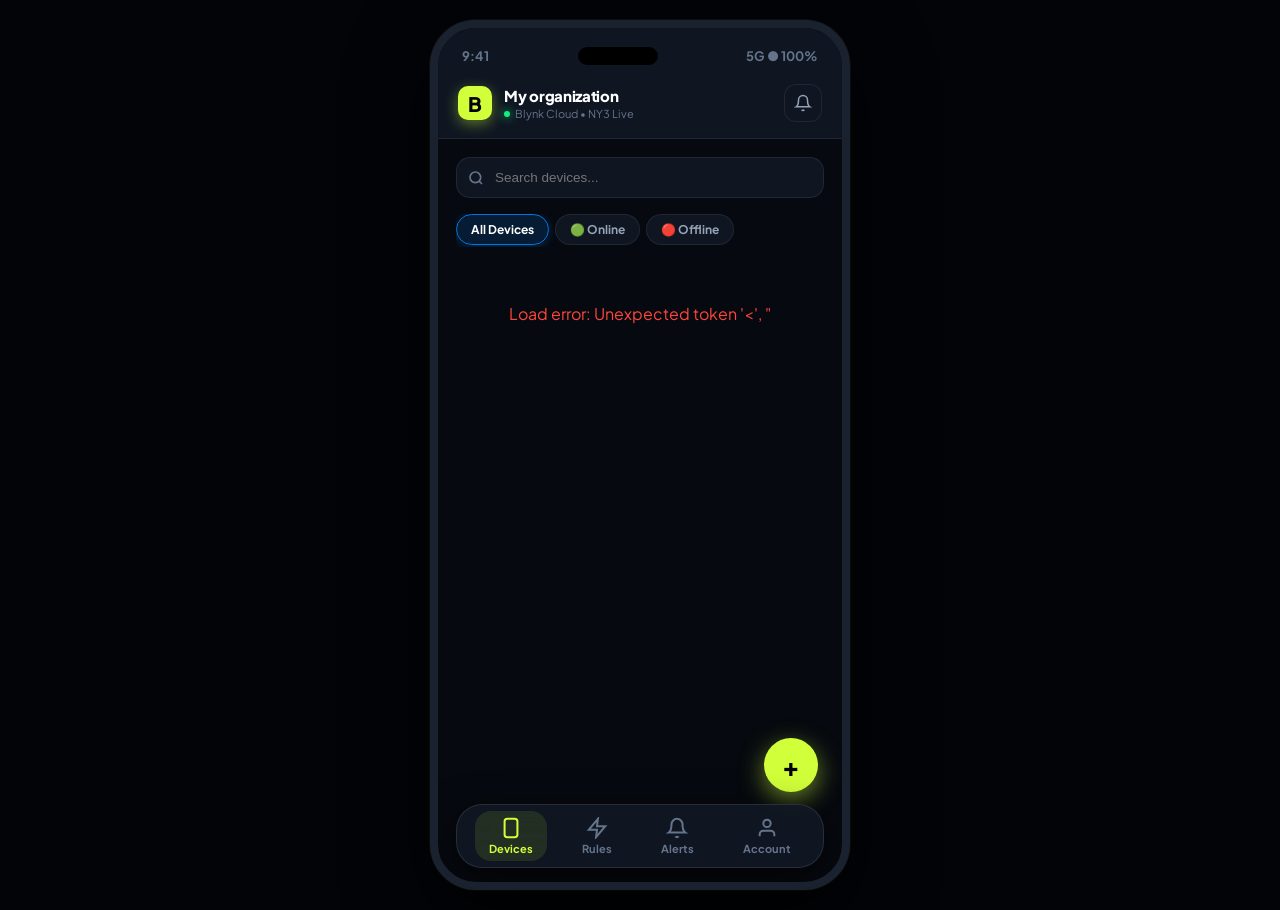
==== commit 65cef0e4: "style(mobile): elevate Blynk mobile design with OLED glassmorphism, animated iOS switches, SVG gauge" ====
--- a/frontend/app.html
+++ b/frontend/app.html
@@ -2,346 +2,438 @@
 <html lang="en">
 <head>
   <meta charset="UTF-8" />
-  <meta name="viewport" content="width=device-width, initial-scale=1.0, maximum-scale=1.0, user-scalable=no" />
+  <meta name="viewport" content="width=device-width, initial-scale=1.0, maximum-scale=1.0, user-scalable=no, viewport-fit=cover" />
   <title>Blynk IoT Mobile Companion</title>
-  <link rel="stylesheet" href="/static/styles/theme.css" />
+  <link rel="preconnect" href="https://fonts.googleapis.com">
+  <link rel="preconnect" href="https://fonts.gstatic.com" crossorigin>
+  <link href="https://fonts.googleapis.com/css2?family=Plus+Jakarta+Sans:wght@400;500;600;700;800&family=JetBrains+Mono:wght@500;700&display=swap" rel="stylesheet">
   <style>
     :root {
-      --app-bg: #0b0f17;
-      --app-surface: #141b26;
-      --app-card: #1b2433;
-      --app-border: #263347;
-      --app-accent: #10f17f;
-      --app-primary: #0375de;
-      --app-blynk: #d1ff39;
-      --app-danger: #fe0f00;
-      --app-text: #f0f4f8;
-      --app-text-muted: #8b9bb4;
-      --app-radius: 16px;
+      --bg-base: #06090f;
+      --bg-surface: #0f1622;
+      --bg-card: rgba(21, 30, 44, 0.7);
+      --bg-card-hover: rgba(28, 40, 58, 0.85);
+      --border-subtle: rgba(255, 255, 255, 0.07);
+      --border-focus: rgba(3, 117, 222, 0.5);
+      --blynk-green: #10f17f;
+      --blynk-lime: #d1ff39;
+      --blynk-blue: #0375de;
+      --blynk-cyan: #00e5ff;
+      --blynk-amber: #ffd60a;
+      --blynk-red: #ff453a;
+      --text-primary: #f8fafc;
+      --text-secondary: #94a3b8;
+      --text-muted: #64748b;
+      --radius-sm: 8px;
+      --radius-md: 14px;
+      --radius-lg: 20px;
+      --radius-xl: 28px;
+      --shadow-card: 0 10px 30px -10px rgba(0, 0, 0, 0.5);
+      --shadow-glow: 0 0 20px -5px rgba(16, 241, 127, 0.35);
     }
 
     * { box-sizing: border-box; -webkit-tap-highlight-color: transparent; }
 
     body {
-      background: #06090e;
-      color: var(--app-text);
+      background: #020408;
+      color: var(--text-primary);
       margin: 0;
       padding: 0;
-      font-family: -apple-system, BlinkMacSystemFont, "Segoe UI", Roboto, Helvetica, Arial, sans-serif;
+      font-family: 'Plus Jakarta Sans', -apple-system, BlinkMacSystemFont, "Segoe UI", Roboto, sans-serif;
       min-height: 100vh;
       display: flex;
       justify-content: center;
       align-items: center;
-    }
-
-    /* Mobile Container Frame */
+      overflow-x: hidden;
+    }
+
+    /* Outer Device Shell */
     .mobile-frame {
       width: 100%;
-      max-width: 430px;
-      height: 932px;
+      max-width: 420px;
+      height: 900px;
       max-height: 100vh;
-      background: var(--app-bg);
+      background: var(--bg-base);
       display: flex;
       flex-direction: column;
       position: relative;
       overflow: hidden;
-      box-shadow: 0 25px 60px rgba(0,0,0,0.8);
-      border: 1px solid var(--app-border);
-    }
-
-    @media (min-width: 600px) {
+      box-shadow: 0 30px 80px rgba(0,0,0,0.9), 0 0 0 1px rgba(255,255,255,0.06);
+    }
+
+    @media (min-width: 500px) {
       .mobile-frame {
-        border-radius: 40px;
-        border: 4px solid #263347;
+        border-radius: 46px;
+        border: 8px solid #1a2230;
         margin: 20px auto;
-        height: 880px;
+        height: 870px;
       }
     }
 
-    /* Status Bar Emulation */
+    /* iOS / Android Dynamic Island / Status Bar */
     .mobile-status-bar {
-      height: 38px;
-      padding: 10px 20px 0;
+      height: 44px;
+      padding: 12px 24px 0;
       display: flex;
       justify-content: space-between;
       align-items: center;
-      font-size: 12px;
-      font-weight: 600;
-      color: var(--app-text-muted);
-      background: var(--app-surface);
-      border-bottom: 1px solid rgba(255,255,255,0.03);
-    }
-
-    /* Top App Header */
-    .mobile-header {
-      background: var(--app-surface);
-      padding: 14px 18px;
+      font-size: 13px;
+      font-weight: 700;
+      color: var(--text-muted);
+      background: var(--bg-surface);
+      z-index: 20;
+    }
+
+    .island-pill {
+      width: 80px;
+      height: 18px;
+      background: #000;
+      border-radius: 20px;
+    }
+
+    /* Top Brand Navigation */
+    .mobile-top-bar {
+      background: var(--bg-surface);
+      padding: 12px 20px 16px;
       display: flex;
       justify-content: space-between;
       align-items: center;
-      border-bottom: 1px solid var(--app-border);
-      z-index: 10;
-    }
-
-    .brand-group {
-      display: flex;
-      align-items: center;
-      gap: 10px;
-    }
-
-    .brand-logo {
-      width: 32px;
-      height: 32px;
-      background: var(--app-blynk);
+      border-bottom: 1px solid var(--border-subtle);
+      z-index: 15;
+    }
+
+    .brand-cluster {
+      display: flex;
+      align-items: center;
+      gap: 12px;
+    }
+
+    .blynk-badge {
+      width: 34px;
+      height: 34px;
+      background: var(--blynk-lime);
       color: #000;
-      border-radius: 8px;
+      border-radius: 10px;
       font-weight: 900;
       display: flex;
       align-items: center;
       justify-content: center;
-      font-size: 18px;
-      letter-spacing: -0.5px;
-    }
-
-    .brand-info {
+      font-size: 20px;
+      box-shadow: 0 4px 14px rgba(209, 255, 57, 0.4);
+    }
+
+    .brand-titles {
       display: flex;
       flex-direction: column;
     }
 
-    .brand-title {
-      font-size: 14px;
-      font-weight: 700;
+    .brand-org {
+      font-size: 15px;
+      font-weight: 800;
+      letter-spacing: -0.3px;
       color: #fff;
     }
 
-    .brand-sub {
+    .brand-cloud-meta {
       font-size: 11px;
-      color: var(--app-accent);
-      display: flex;
-      align-items: center;
-      gap: 4px;
-    }
-
-    .status-dot {
+      color: var(--text-muted);
+      display: flex;
+      align-items: center;
+      gap: 5px;
+      margin-top: 2px;
+    }
+
+    .dot-live {
       width: 6px;
       height: 6px;
-      background: var(--app-accent);
+      background: var(--blynk-green);
       border-radius: 50%;
-      box-shadow: 0 0 8px var(--app-accent);
-    }
-
-    /* Mobile Screens Host */
-    .screens-container {
+      box-shadow: 0 0 10px var(--blynk-green);
+      animation: pulseGlow 2s infinite;
+    }
+
+    @keyframes pulseGlow {
+      0%, 100% { opacity: 1; transform: scale(1); }
+      50% { opacity: 0.5; transform: scale(0.85); }
+    }
+
+    /* Screen Views Manager */
+    .screen-scroller {
       flex: 1;
       overflow-y: auto;
       position: relative;
-      scroll-behavior: smooth;
+      padding: 18px;
+      display: flex;
+      flex-direction: column;
+      gap: 18px;
     }
 
     .app-screen {
       display: none;
-      padding: 16px;
       flex-direction: column;
       gap: 16px;
-      min-height: 100%;
+      animation: fadeIn 0.2s ease-out;
     }
 
     .app-screen.active {
       display: flex;
     }
 
-    /* Search & Filter Bar */
-    .search-filter-box {
+    @keyframes fadeIn {
+      from { opacity: 0; transform: translateY(6px); }
+      to { opacity: 1; transform: translateY(0); }
+    }
+
+    /* Polished Search & Filters */
+    .search-row {
       display: flex;
       gap: 8px;
       align-items: center;
     }
 
-    .search-input-wrap {
+    .search-box {
       flex: 1;
       position: relative;
     }
 
-    .search-input-wrap input {
+    .search-box input {
       width: 100%;
-      background: var(--app-surface);
-      border: 1px solid var(--app-border);
-      border-radius: 10px;
-      padding: 10px 12px 10px 34px;
+      background: var(--bg-surface);
+      border: 1px solid var(--border-subtle);
+      border-radius: var(--radius-md);
+      padding: 12px 14px 12px 38px;
       color: #fff;
-      font-size: 13px;
+      font-size: 13.5px;
       outline: none;
-    }
-
-    .search-input-wrap svg {
+      transition: all 0.2s;
+    }
+
+    .search-box input:focus {
+      border-color: var(--blynk-blue);
+      box-shadow: 0 0 0 3px rgba(3, 117, 222, 0.2);
+    }
+
+    .search-box svg {
       position: absolute;
-      left: 10px;
-      top: 10px;
-      color: var(--app-text-muted);
-    }
-
-    .filter-chips {
+      left: 12px;
+      top: 13px;
+      color: var(--text-muted);
+    }
+
+    .filter-track {
       display: flex;
       gap: 6px;
       overflow-x: auto;
+      scrollbar-width: none;
       padding-bottom: 2px;
     }
 
-    .filter-chip {
-      background: var(--app-surface);
-      border: 1px solid var(--app-border);
-      padding: 6px 12px;
+    .filter-track::-webkit-scrollbar { display: none; }
+
+    .chip-filter {
+      background: var(--bg-surface);
+      border: 1px solid var(--border-subtle);
+      padding: 7px 14px;
       border-radius: 20px;
       font-size: 12px;
-      font-weight: 600;
-      color: var(--app-text-muted);
+      font-weight: 700;
+      color: var(--text-secondary);
       cursor: pointer;
       white-space: nowrap;
-      transition: all 0.2s;
-    }
-
-    .filter-chip.active {
-      background: rgba(3, 117, 222, 0.2);
-      border-color: var(--app-primary);
+      transition: all 0.2s cubic-bezier(0.4, 0, 0.2, 1);
+    }
+
+    .chip-filter:active {
+      transform: scale(0.95);
+    }
+
+    .chip-filter.active {
+      background: rgba(3, 117, 222, 0.18);
+      border-color: var(--blynk-blue);
       color: #fff;
-    }
-
-    /* Device Card in List View */
-    .device-card {
-      background: var(--app-surface);
-      border: 1px solid var(--app-border);
-      border-radius: var(--app-radius);
+      box-shadow: 0 2px 10px rgba(3, 117, 222, 0.3);
+    }
+
+    /* Glassmorphic Device Cards */
+    .device-card-pro {
+      background: var(--bg-card);
+      backdrop-filter: blur(16px);
+      border: 1px solid var(--border-subtle);
+      border-radius: var(--radius-lg);
       padding: 16px;
       display: flex;
       flex-direction: column;
+      gap: 14px;
+      cursor: pointer;
+      box-shadow: var(--shadow-card);
+      transition: all 0.25s cubic-bezier(0.4, 0, 0.2, 1);
+      position: relative;
+      overflow: hidden;
+    }
+
+    .device-card-pro::before {
+      content: '';
+      position: absolute;
+      top: 0; left: 0; right: 0;
+      height: 2px;
+      background: linear-gradient(90deg, transparent, rgba(255,255,255,0.1), transparent);
+    }
+
+    .device-card-pro:active {
+      transform: scale(0.98);
+      border-color: var(--blynk-blue);
+    }
+
+    .card-header-line {
+      display: flex;
+      justify-content: space-between;
+      align-items: center;
+    }
+
+    .card-id-block {
+      display: flex;
+      align-items: center;
       gap: 12px;
-      cursor: pointer;
-      transition: transform 0.15s, border-color 0.15s;
-    }
-
-    .device-card:active {
-      transform: scale(0.98);
-      border-color: var(--app-primary);
-    }
-
-    .card-top {
-      display: flex;
-      justify-content: space-between;
-      align-items: center;
-    }
-
-    .card-title-group {
-      display: flex;
-      align-items: center;
-      gap: 10px;
-    }
-
-    .card-icon {
-      width: 36px;
-      height: 36px;
-      background: rgba(3, 117, 222, 0.15);
-      border-radius: 10px;
+    }
+
+    .mcu-avatar {
+      width: 42px;
+      height: 42px;
+      border-radius: 12px;
+      background: linear-gradient(135deg, rgba(3, 117, 222, 0.2), rgba(0, 229, 255, 0.1));
+      border: 1px solid rgba(3, 117, 222, 0.3);
       display: flex;
       align-items: center;
       justify-content: center;
-      color: var(--app-primary);
-    }
-
-    .card-name {
-      font-size: 15px;
-      font-weight: 700;
+      color: var(--blynk-cyan);
+    }
+
+    .card-title-text {
+      font-size: 16px;
+      font-weight: 800;
       color: #fff;
-    }
-
-    .card-meta {
+      letter-spacing: -0.3px;
+    }
+
+    .card-mcu-badge {
       font-size: 11.5px;
-      color: var(--app-text-muted);
-    }
-
-    .online-badge {
+      color: var(--text-muted);
+      margin-top: 2px;
+      display: flex;
+      align-items: center;
+      gap: 6px;
+    }
+
+    .pill-status {
       display: inline-flex;
       align-items: center;
       gap: 5px;
       font-size: 11px;
-      font-weight: 700;
-      padding: 3px 8px;
-      border-radius: 10px;
-      background: rgba(16, 241, 127, 0.15);
-      color: var(--app-accent);
-    }
-
-    .online-badge.offline {
-      background: rgba(254, 15, 0, 0.15);
-      color: var(--app-danger);
-    }
-
-    /* Summary Widgets Grid inside Device Card */
-    .card-widgets-preview {
+      font-weight: 800;
+      padding: 4px 10px;
+      border-radius: 20px;
+      background: rgba(16, 241, 127, 0.12);
+      color: var(--blynk-green);
+      border: 1px solid rgba(16, 241, 127, 0.25);
+    }
+
+    .pill-status.offline {
+      background: rgba(255, 69, 58, 0.12);
+      color: var(--blynk-red);
+      border-color: rgba(255, 69, 58, 0.25);
+    }
+
+    /* Card Live Interactive Preview Bar */
+    .card-preview-strip {
       display: grid;
       grid-template-columns: 1fr 1fr;
       gap: 10px;
-      padding-top: 6px;
-      border-top: 1px solid rgba(255,255,255,0.04);
-    }
-
-    .mini-widget {
-      background: var(--app-card);
-      border: 1px solid rgba(255,255,255,0.04);
-      border-radius: 10px;
-      padding: 10px;
-      display: flex;
-      flex-direction: column;
+      padding-top: 10px;
+      border-top: 1px solid rgba(255, 255, 255, 0.05);
+    }
+
+    .strip-tile {
+      background: rgba(0, 0, 0, 0.25);
+      border: 1px solid rgba(255, 255, 255, 0.04);
+      border-radius: 12px;
+      padding: 10px 12px;
+      display: flex;
+      align-items: center;
       justify-content: space-between;
     }
 
-    .mini-label {
+    .strip-label {
       font-size: 11px;
-      color: var(--app-text-muted);
+      color: var(--text-muted);
+      font-weight: 600;
+    }
+
+    .strip-val {
+      font-size: 14px;
+      font-weight: 800;
+      color: #fff;
+    }
+
+    /* Real iOS/Blynk Smooth Sliding Toggle Switch */
+    .ios-switch {
+      position: relative;
+      display: inline-block;
+      width: 48px;
+      height: 28px;
+      cursor: pointer;
+    }
+
+    .ios-switch input { opacity: 0; width: 0; height: 0; }
+
+    .switch-track {
+      position: absolute;
+      cursor: pointer;
+      top: 0; left: 0; right: 0; bottom: 0;
+      background-color: #243042;
+      transition: all 0.3s cubic-bezier(0.4, 0, 0.2, 1);
+      border-radius: 34px;
+      border: 1px solid rgba(255,255,255,0.08);
+    }
+
+    .switch-track:before {
+      position: absolute;
+      content: "";
+      height: 22px;
+      width: 22px;
+      left: 2px;
+      bottom: 2px;
+      background-color: #fff;
+      transition: all 0.3s cubic-bezier(0.4, 0, 0.2, 1);
+      border-radius: 50%;
+      box-shadow: 0 2px 6px rgba(0,0,0,0.4);
+    }
+
+    .ios-switch input:checked + .switch-track {
+      background-color: var(--blynk-green);
+      box-shadow: 0 0 16px rgba(16, 241, 127, 0.45);
+    }
+
+    .ios-switch input:checked + .switch-track:before {
+      transform: translateX(20px);
+      background-color: #000;
+    }
+
+    /* Dedicated Dashboard Screen */
+    .dash-nav-header {
       display: flex;
       justify-content: space-between;
-    }
-
-    .mini-val {
-      font-size: 17px;
-      font-weight: 700;
-      color: #fff;
-      margin-top: 4px;
-    }
-
-    /* Device Canvas Screen (Dedicated Dashboard View) */
-    .dashboard-header {
-      display: flex;
-      justify-content: space-between;
-      align-items: center;
-      padding-bottom: 12px;
-      border-bottom: 1px solid var(--app-border);
-    }
-
-    .btn-back {
-      background: none;
-      border: none;
-      color: var(--app-primary);
-      display: flex;
-      align-items: center;
-      gap: 4px;
-      font-size: 13.5px;
-      font-weight: 700;
-      cursor: pointer;
-      padding: 4px 0;
-    }
-
-    .dash-action-icons {
-      display: flex;
-      gap: 8px;
-    }
-
-    .icon-btn {
-      width: 34px;
-      height: 34px;
-      border-radius: 8px;
-      background: var(--app-surface);
-      border: 1px solid var(--app-border);
-      color: var(--app-text-muted);
+      align-items: center;
+      padding-bottom: 14px;
+      border-bottom: 1px solid var(--border-subtle);
+    }
+
+    .btn-icon-soft {
+      width: 38px;
+      height: 38px;
+      border-radius: 12px;
+      background: var(--bg-surface);
+      border: 1px solid var(--border-subtle);
+      color: var(--text-secondary);
       display: flex;
       align-items: center;
       justify-content: center;
@@ -349,526 +441,483 @@
       transition: all 0.2s;
     }
 
-    .icon-btn.active {
-      background: var(--app-blynk);
+    .btn-icon-soft:active { transform: scale(0.92); }
+
+    .btn-icon-soft.active {
+      background: var(--blynk-lime);
       color: #000;
-      border-color: var(--app-blynk);
-    }
-
-    /* Subtabs inside device dashboard */
-    .subtabs-bar {
-      display: flex;
-      gap: 8px;
-      border-bottom: 1px solid var(--app-border);
-      padding-bottom: 8px;
-    }
-
-    .subtab-pill {
+      border-color: var(--blynk-lime);
+      box-shadow: 0 4px 14px rgba(209, 255, 57, 0.3);
+    }
+
+    /* Subtab pills in Dashboard */
+    .subtabs-row {
+      display: flex;
+      gap: 6px;
+      background: var(--bg-surface);
+      padding: 4px;
+      border-radius: 14px;
+      border: 1px solid var(--border-subtle);
+    }
+
+    .subtab-btn {
+      flex: 1;
+      padding: 8px 10px;
+      text-align: center;
       font-size: 12px;
-      font-weight: 600;
-      color: var(--app-text-muted);
-      padding: 4px 10px;
-      border-radius: 6px;
+      font-weight: 700;
+      color: var(--text-muted);
+      border-radius: 10px;
       cursor: pointer;
-    }
-
-    .subtab-pill.active {
-      background: var(--app-primary);
+      transition: all 0.2s;
+    }
+
+    .subtab-btn.active {
+      background: var(--blynk-blue);
       color: #fff;
-    }
-
-    /* Full Widgets Grid on Dashboard */
-    .widgets-grid {
+      box-shadow: 0 2px 10px rgba(3, 117, 222, 0.4);
+    }
+
+    /* Widget Grid on Dashboard Canvas */
+    .dashboard-grid {
       display: grid;
       grid-template-columns: 1fr 1fr;
       gap: 14px;
     }
 
-    .widget-box {
-      background: var(--app-surface);
-      border: 1px solid var(--app-border);
-      border-radius: var(--app-radius);
-      padding: 14px;
+    .widget-tile {
+      background: var(--bg-card);
+      backdrop-filter: blur(16px);
+      border: 1px solid var(--border-subtle);
+      border-radius: var(--radius-lg);
+      padding: 16px;
       display: flex;
       flex-direction: column;
       justify-content: space-between;
+      min-height: 130px;
+      box-shadow: var(--shadow-card);
+      transition: all 0.2s;
       position: relative;
-      min-height: 120px;
-      transition: all 0.2s;
-    }
-
-    .widget-box.wide {
+    }
+
+    .widget-tile.col-span-2 {
       grid-column: span 2;
     }
 
-    .edit-mode .widget-box {
-      border: 2px dashed rgba(209, 255, 57, 0.4);
-    }
-
-    .widget-del-btn {
+    .edit-mode .widget-tile {
+      border: 2px dashed rgba(209, 255, 57, 0.5);
+      animation: wiggle 0.4s ease-in-out infinite alternate;
+    }
+
+    @keyframes wiggle {
+      from { transform: rotate(-0.4deg); }
+      to { transform: rotate(0.4deg); }
+    }
+
+    .tile-remove-badge {
       display: none;
       position: absolute;
       top: -8px;
       right: -8px;
-      width: 22px;
-      height: 22px;
-      background: var(--app-danger);
+      width: 24px;
+      height: 24px;
+      background: var(--blynk-red);
       color: #fff;
       border-radius: 50%;
-      font-size: 12px;
+      align-items: center;
+      justify-content: center;
+      font-size: 13px;
       font-weight: 900;
+      cursor: pointer;
+      box-shadow: 0 4px 10px rgba(255, 69, 58, 0.5);
+    }
+
+    .edit-mode .tile-remove-badge {
+      display: flex;
+    }
+
+    .tile-top {
+      display: flex;
+      justify-content: space-between;
+      align-items: center;
+    }
+
+    .tile-label {
+      font-size: 12.5px;
+      font-weight: 700;
+      color: var(--text-secondary);
+    }
+
+    .tile-pin-tag {
+      font-family: 'JetBrains Mono', monospace;
+      font-size: 10.5px;
+      font-weight: 700;
+      color: var(--blynk-cyan);
+      background: rgba(0, 229, 255, 0.08);
+      border: 1px solid rgba(0, 229, 255, 0.2);
+      padding: 2px 6px;
+      border-radius: 6px;
+    }
+
+    /* Radial SVG Gauge Widget */
+    .radial-gauge-wrap {
+      display: flex;
+      flex-direction: column;
       align-items: center;
       justify-content: center;
-      cursor: pointer;
-      box-shadow: 0 2px 6px rgba(0,0,0,0.5);
-    }
-
-    .edit-mode .widget-del-btn {
-      display: flex;
-    }
-
-    .widget-header {
+      padding: 6px 0;
+    }
+
+    .radial-gauge-svg {
+      width: 100px;
+      height: 100px;
+      transform: rotate(-90deg);
+    }
+
+    .gauge-bg-circle {
+      fill: none;
+      stroke: #1f2a3a;
+      stroke-width: 8;
+    }
+
+    .gauge-progress-circle {
+      fill: none;
+      stroke: url(#gaugeGradient);
+      stroke-width: 8;
+      stroke-linecap: round;
+      stroke-dasharray: 251.2;
+      stroke-dashoffset: 60;
+      transition: stroke-dashoffset 0.6s cubic-bezier(0.4, 0, 0.2, 1);
+    }
+
+    .radial-text-stack {
+      position: absolute;
+      display: flex;
+      flex-direction: column;
+      align-items: center;
+    }
+
+    .gauge-num {
+      font-size: 22px;
+      font-weight: 800;
+      letter-spacing: -0.5px;
+      color: #fff;
+    }
+
+    .gauge-unit {
+      font-size: 11px;
+      font-weight: 600;
+      color: var(--text-muted);
+    }
+
+    /* Custom Filled Gradient Range Slider */
+    .glow-slider-container {
+      display: flex;
+      flex-direction: column;
+      gap: 10px;
+      margin-top: 10px;
+    }
+
+    .slider-header-num {
       display: flex;
       justify-content: space-between;
-      align-items: center;
-      font-size: 12px;
-      font-weight: 600;
-      color: var(--app-text-muted);
-    }
-
-    .widget-pin-pill {
-      font-family: monospace;
-      font-size: 10px;
-      background: rgba(255,255,255,0.06);
-      padding: 2px 6px;
-      border-radius: 4px;
-      color: #a0aec0;
-    }
-
-    /* Widget Types Styles */
-    .btn-actuator {
-      width: 100%;
-      padding: 12px;
-      border-radius: 12px;
-      border: none;
-      font-weight: 800;
-      font-size: 14px;
-      cursor: pointer;
-      margin-top: 10px;
-      transition: all 0.2s;
-      display: flex;
-      align-items: center;
-      justify-content: center;
-      gap: 6px;
-    }
-
-    .btn-actuator.on {
-      background: var(--app-primary);
-      color: #fff;
-      box-shadow: 0 4px 16px rgba(3, 117, 222, 0.4);
-    }
-
-    .btn-actuator.off {
-      background: var(--app-card);
-      color: var(--app-text-muted);
-    }
-
-    .slider-range-wrap {
-      margin-top: 10px;
-      display: flex;
-      flex-direction: column;
-      gap: 6px;
-    }
-
-    .slider-val-readout {
-      font-size: 20px;
-      font-weight: 800;
-      color: #fff;
-    }
-
-    input[type=range] {
-      width: 100%;
-      accent-color: var(--app-accent);
-      cursor: pointer;
-    }
-
-    .gauge-container {
-      display: flex;
-      flex-direction: column;
-      align-items: center;
-      justify-content: center;
-      padding: 8px 0;
-    }
-
-    .gauge-circle {
-      width: 80px;
-      height: 80px;
-      border-radius: 50%;
-      border: 6px solid #263347;
-      border-top-color: var(--app-accent);
-      border-right-color: var(--app-accent);
-      display: flex;
-      align-items: center;
-      justify-content: center;
-      flex-direction: column;
-      margin: 4px auto;
-    }
-
-    .gauge-val {
-      font-size: 18px;
+      align-items: baseline;
+    }
+
+    .big-slider-val {
+      font-size: 26px;
       font-weight: 900;
       color: #fff;
-    }
-
-    .gauge-units {
-      font-size: 10px;
-      color: var(--app-text-muted);
-    }
-
-    /* RGB NeoPixel Interactive Bar */
-    .rgb-palette {
-      display: flex;
+      font-feature-settings: "tnum";
+    }
+
+    input[type=range].blynk-range {
+      -webkit-appearance: none;
+      width: 100%;
+      height: 10px;
+      border-radius: 8px;
+      background: #1e2838;
+      outline: none;
+      margin: 8px 0;
+    }
+
+    input[type=range].blynk-range::-webkit-slider-thumb {
+      -webkit-appearance: none;
+      appearance: none;
+      width: 26px;
+      height: 26px;
+      border-radius: 50%;
+      background: var(--blynk-green);
+      cursor: pointer;
+      box-shadow: 0 0 16px var(--blynk-green);
+      border: 3px solid #000;
+      transition: transform 0.15s;
+    }
+
+    input[type=range].blynk-range::-webkit-slider-thumb:active {
+      transform: scale(1.25);
+    }
+
+    /* ZeRGBa Color Palette */
+    .color-swatch-row {
+      display: flex;
+      justify-content: space-between;
       gap: 8px;
-      margin-top: 10px;
-      justify-content: space-between;
-    }
-
-    .color-dot {
-      width: 24px;
-      height: 24px;
+      margin-top: 12px;
+    }
+
+    .swatch-dot {
+      width: 28px;
+      height: 28px;
       border-radius: 50%;
       cursor: pointer;
       border: 2px solid transparent;
-      transition: transform 0.15s;
-    }
-
-    .color-dot:active {
-      transform: scale(1.2);
-    }
-
-    /* Terminal Console Widget */
-    .terminal-box {
-      background: #060a10;
+      box-shadow: 0 4px 10px rgba(0,0,0,0.5);
+      transition: all 0.2s cubic-bezier(0.4, 0, 0.2, 1);
+    }
+
+    .swatch-dot:active {
+      transform: scale(1.3);
+    }
+
+    /* Terminal Console */
+    .dark-console {
+      background: #04060a;
       border: 1px solid rgba(255,255,255,0.06);
-      border-radius: 8px;
-      padding: 8px;
-      font-family: monospace;
+      border-radius: 12px;
+      padding: 10px 12px;
+      font-family: 'JetBrains Mono', monospace;
+      font-size: 11.5px;
+      height: 90px;
+      overflow-y: auto;
+      color: var(--blynk-green);
+      line-height: 1.6;
+      margin-top: 8px;
+    }
+
+    /* Floating Frosted Glass Bottom Navigation */
+    .floating-bottom-dock {
+      position: absolute;
+      bottom: 14px;
+      left: 18px;
+      right: 18px;
+      height: 64px;
+      background: rgba(18, 25, 37, 0.85);
+      backdrop-filter: blur(20px);
+      border: 1px solid rgba(255, 255, 255, 0.1);
+      border-radius: 26px;
+      display: flex;
+      justify-content: space-around;
+      align-items: center;
+      box-shadow: 0 14px 40px rgba(0,0,0,0.7);
+      z-index: 30;
+      padding: 0 8px;
+    }
+
+    .dock-tab {
+      display: flex;
+      flex-direction: column;
+      align-items: center;
+      gap: 3px;
+      color: var(--text-muted);
       font-size: 11px;
-      height: 80px;
-      overflow-y: auto;
-      color: var(--app-accent);
-      margin-top: 8px;
-      line-height: 1.5;
-    }
-
-    /* Floating Action Button (Add Widget / Device) */
-    .fab-btn {
+      font-weight: 700;
+      cursor: pointer;
+      padding: 6px 14px;
+      border-radius: 16px;
+      transition: all 0.25s cubic-bezier(0.4, 0, 0.2, 1);
+    }
+
+    .dock-tab:active { transform: scale(0.9); }
+
+    .dock-tab.active {
+      color: var(--blynk-lime);
+      background: rgba(209, 255, 57, 0.1);
+    }
+
+    .dock-tab svg { width: 22px; height: 22px; }
+
+    /* FAB */
+    .blynk-fab {
       position: absolute;
-      right: 20px;
-      bottom: 84px;
-      width: 52px;
-      height: 52px;
+      right: 24px;
+      bottom: 90px;
+      width: 54px;
+      height: 54px;
       border-radius: 50%;
-      background: var(--app-blynk);
+      background: var(--blynk-lime);
       color: #000;
       display: flex;
       align-items: center;
       justify-content: center;
-      font-size: 24px;
+      font-size: 26px;
       font-weight: 900;
-      box-shadow: 0 6px 20px rgba(209, 255, 57, 0.4);
+      box-shadow: 0 8px 25px rgba(209, 255, 57, 0.5);
       cursor: pointer;
-      z-index: 20;
-      transition: transform 0.15s;
-    }
-
-    .fab-btn:active {
-      transform: scale(0.9);
-    }
-
-    /* Bottom Navigation Bar */
-    .mobile-bottom-nav {
-      height: 68px;
-      background: var(--app-surface);
-      border-top: 1px solid var(--app-border);
-      display: flex;
-      justify-content: space-around;
-      align-items: center;
-      padding-bottom: 6px;
-      z-index: 15;
-    }
-
-    .nav-item {
-      display: flex;
-      flex-direction: column;
-      align-items: center;
-      gap: 4px;
-      color: var(--app-text-muted);
-      font-size: 11px;
-      font-weight: 600;
-      cursor: pointer;
-      transition: color 0.15s;
-    }
-
-    .nav-item.active {
-      color: var(--app-blynk);
-    }
-
-    .nav-item svg {
-      width: 22px;
-      height: 22px;
-    }
-
-    /* Sliding Drawer: Widget Box */
-    .drawer-overlay {
+      z-index: 25;
+      transition: all 0.2s cubic-bezier(0.4, 0, 0.2, 1);
+    }
+
+    .blynk-fab:active { transform: scale(0.88); }
+
+    /* Drawer: Widget Box */
+    .drawer-scrim {
       position: absolute;
       inset: 0;
-      background: rgba(0,0,0,0.6);
-      backdrop-filter: blur(4px);
-      z-index: 50;
+      background: rgba(0,0,0,0.75);
+      backdrop-filter: blur(8px);
+      z-index: 60;
       display: none;
       align-items: flex-end;
     }
 
-    .drawer-overlay.open {
-      display: flex;
-    }
-
-    .drawer-sheet {
+    .drawer-scrim.open { display: flex; }
+
+    .drawer-card {
       width: 100%;
       max-height: 75%;
-      background: var(--app-surface);
-      border-top-left-radius: 24px;
-      border-top-right-radius: 24px;
-      border: 1px solid var(--app-border);
-      padding: 20px;
+      background: #111824;
+      border-top-left-radius: 32px;
+      border-top-right-radius: 32px;
+      border: 1px solid var(--border-subtle);
+      padding: 22px;
       overflow-y: auto;
       display: flex;
       flex-direction: column;
       gap: 16px;
-      box-shadow: 0 -10px 40px rgba(0,0,0,0.6);
-      animation: slideUp 0.25s ease-out;
-    }
-
-    @keyframes slideUp {
+      box-shadow: 0 -20px 60px rgba(0,0,0,0.8);
+      animation: sheetSlideUp 0.28s cubic-bezier(0.16, 1, 0.3, 1);
+    }
+
+    @keyframes sheetSlideUp {
       from { transform: translateY(100%); }
       to { transform: translateY(0); }
     }
 
-    .drawer-header {
-      display: flex;
-      justify-content: space-between;
-      align-items: center;
-      border-bottom: 1px solid var(--app-border);
-      padding-bottom: 12px;
-    }
-
-    .drawer-title {
-      font-size: 16px;
+    .catalog-tile {
+      background: var(--bg-surface);
+      border: 1px solid var(--border-subtle);
+      border-radius: 14px;
+      padding: 12px 14px;
+      display: flex;
+      align-items: center;
+      gap: 12px;
+      cursor: pointer;
+      transition: all 0.2s;
+    }
+
+    .catalog-tile:active {
+      background: rgba(209, 255, 57, 0.1);
+      border-color: var(--blynk-lime);
+      transform: scale(0.96);
+    }
+
+    .catalog-icon-box {
+      width: 36px;
+      height: 36px;
+      background: rgba(255,255,255,0.04);
+      border-radius: 10px;
+      display: flex;
+      align-items: center;
+      justify-content: center;
+      font-size: 18px;
+    }
+
+    /* Mobile In-App Toast */
+    .app-toast-banner {
+      position: absolute;
+      top: 54px;
+      left: 18px;
+      right: 18px;
+      background: var(--blynk-green);
+      color: #000;
+      padding: 12px 18px;
+      border-radius: 14px;
+      font-size: 13.5px;
       font-weight: 800;
-      color: #fff;
-    }
-
-    .widget-catalog-grid {
-      display: grid;
-      grid-template-columns: 1fr 1fr;
+      display: flex;
+      align-items: center;
       gap: 10px;
-    }
-
-    .catalog-item {
-      background: var(--app-card);
-      border: 1px solid var(--app-border);
-      border-radius: 12px;
-      padding: 12px;
-      display: flex;
-      align-items: center;
-      gap: 10px;
-      cursor: pointer;
-      transition: border-color 0.15s;
-    }
-
-    .catalog-item:active {
-      border-color: var(--app-blynk);
-      background: rgba(209, 255, 57, 0.08);
-    }
-
-    .catalog-icon {
-      font-size: 20px;
-    }
-
-    .catalog-meta {
-      display: flex;
-      flex-direction: column;
-    }
-
-    .catalog-name {
-      font-size: 13px;
-      font-weight: 700;
-      color: #fff;
-    }
-
-    .catalog-cost {
-      font-size: 11px;
-      color: var(--app-blynk);
-    }
-
-    /* Toast Notification inside App */
-    .mobile-toast {
-      position: absolute;
-      top: 50px;
-      left: 16px;
-      right: 16px;
-      background: #10f17f;
-      color: #000;
-      padding: 12px 16px;
-      border-radius: 12px;
-      font-size: 13px;
-      font-weight: 700;
-      box-shadow: 0 6px 20px rgba(0,0,0,0.5);
-      display: flex;
-      align-items: center;
-      gap: 8px;
-      transform: translateY(-80px);
+      box-shadow: 0 10px 30px rgba(0,0,0,0.6);
+      transform: translateY(-90px);
       opacity: 0;
-      transition: all 0.3s;
+      transition: all 0.3s cubic-bezier(0.16, 1, 0.3, 1);
       z-index: 100;
     }
 
-    .mobile-toast.show {
+    .app-toast-banner.show {
       transform: translateY(0);
       opacity: 1;
-    }
-
-    .mobile-toast.error {
-      background: #fe0f00;
-      color: #fff;
-    }
-
-    /* Modal Form Styling */
-    .mobile-modal-overlay {
-      position: absolute;
-      inset: 0;
-      background: rgba(0,0,0,0.7);
-      backdrop-filter: blur(6px);
-      display: none;
-      align-items: center;
-      justify-content: center;
-      padding: 20px;
-      z-index: 60;
-    }
-
-    .mobile-modal-overlay.open {
-      display: flex;
-    }
-
-    .mobile-modal-box {
-      width: 100%;
-      background: var(--app-surface);
-      border: 1px solid var(--app-border);
-      border-radius: 20px;
-      padding: 24px;
-      display: flex;
-      flex-direction: column;
-      gap: 14px;
-    }
-
-    .modal-input {
-      width: 100%;
-      background: var(--app-bg);
-      border: 1px solid var(--app-border);
-      border-radius: 10px;
-      padding: 12px;
-      color: #fff;
-      font-size: 13px;
-      outline: none;
-    }
-
-    .modal-actions {
-      display: flex;
-      gap: 10px;
-      justify-content: flex-end;
-      margin-top: 6px;
-    }
-
-    .btn-modal-cancel {
-      padding: 10px 16px;
-      background: #2a3447;
-      color: #fff;
-      border: none;
-      border-radius: 8px;
-      font-weight: 600;
-      cursor: pointer;
-    }
-
-    .btn-modal-submit {
-      padding: 10px 20px;
-      background: var(--app-blynk);
-      color: #000;
-      border: none;
-      border-radius: 8px;
-      font-weight: 800;
-      cursor: pointer;
     }
   </style>
 </head>
 <body>
 
+  <!-- SVG Radial Gradient Definition for Gauges -->
+  <svg style="width:0;height:0;position:absolute;" aria-hidden="true" focusable="false">
+    <linearGradient id="gaugeGradient" x1="0%" y1="0%" x2="100%" y2="100%">
+      <stop offset="0%" stop-color="#00e5ff" />
+      <stop offset="50%" stop-color="#10f17f" />
+      <stop offset="100%" stop-color="#d1ff39" />
+    </linearGradient>
+  </svg>
+
   <div class="mobile-frame">
-    <!-- Emulated iOS / Android Top Status Bar -->
+    <!-- Status Bar -->
     <div class="mobile-status-bar">
       <span>9:41</span>
-      <span>●●● 5G ⚡</span>
+      <div class="island-pill"></div>
+      <span>5G ● 100%</span>
     </div>
 
-    <!-- App Header -->
-    <header class="mobile-header">
-      <div class="brand-group">
-        <div class="brand-logo">B</div>
-        <div class="brand-info">
-          <span class="brand-title" id="top-org-name">My organization</span>
-          <span class="brand-sub">
-            <span class="status-dot"></span>
-            <span id="top-ws-status">Blynk Cloud • NY3</span>
+    <!-- Top Navigation Header -->
+    <header class="mobile-top-bar">
+      <div class="brand-cluster">
+        <div class="blynk-badge">B</div>
+        <div class="brand-titles">
+          <span class="brand-org" id="app-org-name">My organization</span>
+          <span class="brand-cloud-meta">
+            <span class="dot-live"></span>
+            <span id="app-cloud-region">Blynk Cloud • NY3 Live</span>
           </span>
         </div>
       </div>
       <div style="display:flex;gap:6px;">
-        <div class="icon-btn" onclick="openNotificationsScreen()" title="Notifications">
+        <div class="btn-icon-soft" onclick="switchScreen('notifications')" title="Notifications">
           <svg width="18" height="18" fill="none" stroke="currentColor" stroke-width="2" viewBox="0 0 24 24"><path d="M18 8A6 6 0 0 0 6 8c0 7-3 9-3 9h18s-3-2-3-9"></path><path d="M13.73 21a2 2 0 0 1-3.46 0"></path></svg>
         </div>
       </div>
     </header>
 
-    <!-- App In-Screen Toast -->
-    <div id="mobile-toast" class="mobile-toast">
+    <!-- In-App Floating Toast -->
+    <div id="app-toast" class="app-toast-banner">
       <span>⚡</span>
-      <span id="mobile-toast-msg">Notification</span>
+      <span id="toast-text">System update</span>
     </div>
 
-    <!-- Main Screens Container -->
-    <div class="screens-container">
+    <!-- Scroller Area -->
+    <div class="screen-scroller">
 
       <!-- ========================================== -->
       <!-- SCREEN 1: DEVICES LIST                     -->
       <!-- ========================================== -->
       <section id="screen-devices" class="app-screen active">
-        <div class="search-filter-box">
-          <div class="search-input-wrap">
-            <svg width="16" height="16" fill="none" stroke="currentColor" stroke-width="2" viewBox="0 0 24 24"><circle cx="11" cy="11" r="8"></circle><line x1="21" y1="21" x2="16.65" y2="16.65"></line></svg>
-            <input type="text" id="device-search-input" placeholder="Search devices..." oninput="filterDevicesList()" />
-          </div>
-        </div>
-
-        <div class="filter-chips">
-          <div class="filter-chip active" onclick="setDeviceFilter('all', this)">All Devices</div>
-          <div class="filter-chip" onclick="setDeviceFilter('online', this)">🟢 Online</div>
-          <div class="filter-chip" onclick="setDeviceFilter('offline', this)">🔴 Offline</div>
-        </div>
-
-        <!-- Dynamic Devices List Container -->
-        <div id="devices-list-container" style="display:flex;flex-direction:column;gap:12px;">
+        <div class="search-row">
+          <div class="search-box">
+            <svg width="16" height="16" fill="none" stroke="currentColor" stroke-width="2.5" viewBox="0 0 24 24"><circle cx="11" cy="11" r="8"></circle><line x1="21" y1="21" x2="16.65" y2="16.65"></line></svg>
+            <input type="text" id="dev-search-input" placeholder="Search devices..." oninput="filterDevices()" />
+          </div>
+        </div>
+
+        <div class="filter-track">
+          <div class="chip-filter active" onclick="setChipFilter('all', this)">All Devices</div>
+          <div class="chip-filter" onclick="setChipFilter('online', this)">🟢 Online</div>
+          <div class="chip-filter" onclick="setChipFilter('offline', this)">🔴 Offline</div>
+        </div>
+
+        <div id="devices-container" style="display:flex;flex-direction:column;gap:14px;">
           <!-- Loaded dynamically from /api/v1/app/devices -->
-          <div style="text-align:center;color:var(--app-text-muted);padding:40px 0;">Loading devices from SQLite...</div>
+          <div style="text-align:center;color:var(--text-muted);padding:40px 0;">Loading devices from SQLite...</div>
         </div>
       </section>
 
@@ -876,388 +925,322 @@
       <!-- SCREEN 2: DEDICATED DEVICE DASHBOARD CANVAS-->
       <!-- ========================================== -->
       <section id="screen-device-dashboard" class="app-screen">
-        <div class="dashboard-header">
-          <button class="btn-back" onclick="switchScreen('devices')">
-            <svg width="18" height="18" fill="none" stroke="currentColor" stroke-width="2.5" viewBox="0 0 24 24"><polyline points="15 18 9 12 15 6"></polyline></svg>
-            Devices
+        <div class="dash-nav-header">
+          <button class="btn-icon-soft" onclick="switchScreen('devices')" title="Back to Devices" style="width:auto;padding:0 12px;gap:6px;">
+            <svg width="16" height="16" fill="none" stroke="currentColor" stroke-width="2.5" viewBox="0 0 24 24"><polyline points="15 18 9 12 15 6"></polyline></svg>
+            <span style="font-size:12px;font-weight:800;">Devices</span>
           </button>
           <div style="text-align:center;">
-            <div id="dash-device-name" style="font-size:15px;font-weight:700;color:#fff;">BLINKING LED</div>
-            <div id="dash-device-status" style="font-size:11px;color:var(--app-accent);">● Online • ESP32</div>
-          </div>
-          <div class="dash-action-icons">
-            <div class="icon-btn" id="btn-edit-mode" onclick="toggleDashboardEditMode()" title="Edit Dashboard Mode">
+            <div id="active-device-name" style="font-size:15px;font-weight:800;color:#fff;">BLINKING LED</div>
+            <div id="active-device-status" style="font-size:11px;color:var(--blynk-green);font-weight:600;">● Online • ESP32</div>
+          </div>
+          <div style="display:flex;gap:6px;">
+            <div class="btn-icon-soft" id="btn-edit-mode" onclick="toggleEditMode()" title="Edit Dashboard Mode">
               <svg width="16" height="16" fill="none" stroke="currentColor" stroke-width="2" viewBox="0 0 24 24"><path d="M12 20h9"></path><path d="M16.5 3.5a2.121 2.121 0 0 1 3 3L7 19l-4 1 1-4L16.5 3.5z"></path></svg>
             </div>
-            <div class="icon-btn" onclick="openDeviceInfoModal()" title="Device Settings">
+            <div class="btn-icon-soft" onclick="openTokenSheet()" title="Device Auth Token">
               <svg width="16" height="16" fill="none" stroke="currentColor" stroke-width="2" viewBox="0 0 24 24"><circle cx="12" cy="12" r="3"></circle><path d="M19.4 15a1.65 1.65 0 0 0 .33 1.82l.06.06a2 2 0 0 1 0 2.83 2 2 0 0 1-2.83 0l-.06-.06a1.65 1.65 0 0 0-1.82-.33 1.65 1.65 0 0 0-1 1.51V21a2 2 0 0 1-2 2 2 2 0 0 1-2-2v-.09A1.65 1.65 0 0 0 9 19.4a1.65 1.65 0 0 0-1.82.33l-.06.06a2 2 0 0 1-2.83 0 2 2 0 0 1 0-2.83l.06-.06a1.65 1.65 0 0 0 .33-1.82 1.65 1.65 0 0 0-1.51-1H3a2 2 0 0 1-2-2 2 2 0 0 1 2-2h.09A1.65 1.65 0 0 0 4.6 9a1.65 1.65 0 0 0-.33-1.82l-.06-.06a2 2 0 0 1 0-2.83 2 2 0 0 1 2.83 0l.06.06a1.65 1.65 0 0 0 1.82.33H9a1.65 1.65 0 0 0 1-1.51V3a2 2 0 0 1 2-2 2 2 0 0 1 2 2v.09a1.65 1.65 0 0 0 1 1.51 1.65 1.65 0 0 0 1.82-.33l.06-.06a2 2 0 0 1 2.83 0 2 2 0 0 1 0 2.83l-.06.06a1.65 1.65 0 0 0-.33 1.82V9a1.65 1.65 0 0 0 1.51 1H21a2 2 0 0 1 2 2 2 2 0 0 1-2 2h-.09a1.65 1.65 0 0 0-1.51 1z"></path></svg>
             </div>
           </div>
         </div>
 
-        <!-- Subtabs -->
-        <div class="subtabs-bar">
-          <div class="subtab-pill active" onclick="switchDashSubtab('controls', this)">Main Controls</div>
-          <div class="subtab-pill" onclick="switchDashSubtab('telemetry', this)">Telemetry & Graphs</div>
-          <div class="subtab-pill" onclick="switchDashSubtab('terminal', this)">Terminal Log</div>
-        </div>
-
-        <!-- Interactive Dynamic Widgets Canvas -->
-        <div id="mobile-widgets-canvas" class="widgets-grid">
-          <!-- Populated dynamically from /api/v1/app/devices/{id}/dashboard -->
+        <div class="subtabs-row">
+          <div class="subtab-btn active" onclick="switchSubtab('controls', this)">Controls</div>
+          <div class="subtab-btn" onclick="switchSubtab('charts', this)">Analytics</div>
+          <div class="subtab-btn" onclick="switchSubtab('console', this)">Terminal</div>
+        </div>
+
+        <!-- Dynamic Widget Canvas -->
+        <div id="device-widgets-grid" class="dashboard-grid">
+          <!-- Populated from /api/v1/app/devices/{id}/dashboard -->
         </div>
       </section>
 
       <!-- ========================================== -->
-      <!-- SCREEN 3: AUTOMATIONS SCREEN               -->
+      <!-- SCREEN 3: AUTOMATIONS                      -->
       <!-- ========================================== -->
       <section id="screen-automations" class="app-screen">
         <div style="display:flex;justify-content:space-between;align-items:center;">
-          <h2 style="font-size:18px;font-weight:800;margin:0;">⚡ Automations</h2>
-          <button class="btn-modal-submit" onclick="openNewAutomationModal()" style="padding:6px 12px;font-size:12px;">+ Add</button>
-        </div>
-        <p style="font-size:12px;color:var(--app-text-muted);margin:0;">Automate hardware logic based on sensor thresholds & time.</p>
-
-        <div id="mobile-automations-list" style="display:flex;flex-direction:column;gap:12px;">
-          <!-- Loaded dynamically from /api/v1/automations -->
+          <div>
+            <h2 style="font-size:20px;font-weight:800;margin:0;">⚡ Automations</h2>
+            <div style="font-size:12px;color:var(--text-muted);margin-top:2px;">Real-time threshold and schedule triggers</div>
+          </div>
+          <button onclick="promptCreateAuto()" style="padding:8px 14px;background:var(--blynk-lime);border:none;border-radius:12px;color:#000;font-weight:800;font-size:12px;cursor:pointer;">+ Add</button>
+        </div>
+
+        <div id="mobile-autos-container" style="display:flex;flex-direction:column;gap:12px;">
+          <!-- Loaded from /api/v1/automations -->
         </div>
       </section>
 
       <!-- ========================================== -->
-      <!-- SCREEN 4: NOTIFICATIONS INBOX              -->
+      <!-- SCREEN 4: ALERTS / BROADCASTS              -->
       <!-- ========================================== -->
       <section id="screen-notifications" class="app-screen">
         <div style="display:flex;justify-content:space-between;align-items:center;">
-          <h2 style="font-size:18px;font-weight:800;margin:0;">🔔 Notifications</h2>
-          <button class="btn-modal-submit" onclick="openSendBroadcastModal()" style="padding:6px 12px;font-size:12px;">📢 Broadcast</button>
-        </div>
-        <p style="font-size:12px;color:var(--app-text-muted);margin:0;">Real-time broadcasts and system alarms.</p>
-
-        <div id="mobile-notifications-list" style="display:flex;flex-direction:column;gap:10px;">
-          <!-- Loaded dynamically from /api/v1/broadcasts -->
+          <div>
+            <h2 style="font-size:20px;font-weight:800;margin:0;">🔔 Notifications</h2>
+            <div style="font-size:12px;color:var(--text-muted);margin-top:2px;">In-app broadcasts and system alerts</div>
+          </div>
+          <button onclick="promptBroadcast()" style="padding:8px 14px;background:var(--blynk-lime);border:none;border-radius:12px;color:#000;font-weight:800;font-size:12px;cursor:pointer;">📢 Broadcast</button>
+        </div>
+
+        <div id="mobile-broadcasts-container" style="display:flex;flex-direction:column;gap:12px;">
+          <!-- Loaded from /api/v1/broadcasts -->
         </div>
       </section>
 
       <!-- ========================================== -->
-      <!-- SCREEN 5: MORE / PROFILE / SETTINGS        -->
+      <!-- SCREEN 5: ACCOUNT & PROFILE                -->
       <!-- ========================================== -->
       <section id="screen-profile" class="app-screen">
-        <h2 style="font-size:18px;font-weight:800;margin:0;">👤 Account & Settings</h2>
-        
-        <div style="background:var(--app-surface);border:1px solid var(--app-border);border-radius:16px;padding:16px;display:flex;align-items:center;gap:14px;">
-          <div style="width:48px;height:48px;background:var(--app-primary);border-radius:50%;display:flex;align-items:center;justify-content:center;font-size:20px;font-weight:800;" id="prof-avatar">S</div>
+        <h2 style="font-size:20px;font-weight:800;margin:0;">👤 Account & Settings</h2>
+
+        <div style="background:var(--bg-card);border:1px solid var(--border-subtle);border-radius:20px;padding:18px;display:flex;align-items:center;gap:16px;">
+          <div style="width:52px;height:52px;background:var(--blynk-blue);border-radius:50%;display:flex;align-items:center;justify-content:center;font-size:22px;font-weight:900;" id="acc-avatar">S</div>
           <div>
-            <div style="font-size:16px;font-weight:700;" id="prof-name">Sam Developer</div>
-            <div style="font-size:12px;color:var(--app-text-muted);" id="prof-email">samblynkk@gmail.com</div>
-            <div style="font-size:11px;color:var(--app-blynk);margin-top:2px;">Pro Administrator • NY3</div>
-          </div>
-        </div>
-
-        <div style="background:var(--app-surface);border:1px solid var(--app-border);border-radius:16px;overflow:hidden;">
-          <div style="padding:14px 16px;border-bottom:1px solid var(--app-border);display:flex;justify-content:space-between;align-items:center;">
-            <span style="font-size:13px;font-weight:600;">Organization</span>
-            <span style="font-size:12px;color:var(--app-text-muted);" id="prof-org">My organization - 2257TU</span>
-          </div>
-          <div style="padding:14px 16px;border-bottom:1px solid var(--app-border);display:flex;justify-content:space-between;align-items:center;">
-            <span style="font-size:13px;font-weight:600;">Blynk Hardware Protocol</span>
-            <span style="font-size:12px;color:var(--app-accent);">Active (Port 8080)</span>
-          </div>
-          <div style="padding:14px 16px;border-bottom:1px solid var(--app-border);display:flex;justify-content:space-between;align-items:center;">
-            <span style="font-size:13px;font-weight:600;">Web Console Sync</span>
-            <span style="font-size:12px;color:var(--app-blynk);">WebSocket Online</span>
-          </div>
-          <div style="padding:14px 16px;display:flex;justify-content:space-between;align-items:center;cursor:pointer;" onclick="openRegisterUserModal()">
-            <span style="font-size:13px;font-weight:600;color:var(--app-primary);">+ Register New User Account</span>
-            <span style="color:var(--app-primary);">&rarr;</span>
-          </div>
-        </div>
-
-        <button onclick="window.location.href='/'" style="width:100%;padding:14px;background:var(--app-card);border:1px solid var(--app-border);border-radius:12px;color:#fff;font-weight:700;font-size:13px;cursor:pointer;display:flex;align-items:center;justify-content:center;gap:8px;">
-          <span>🖥️</span> Open Full Web Console
+            <div style="font-size:17px;font-weight:800;" id="acc-name">Sam Developer</div>
+            <div style="font-size:12.5px;color:var(--text-muted);" id="acc-email">samblynkk@gmail.com</div>
+            <div style="font-size:11px;color:var(--blynk-lime);font-weight:700;margin-top:2px;">Pro Administrator • NY3</div>
+          </div>
+        </div>
+
+        <div style="background:var(--bg-card);border:1px solid var(--border-subtle);border-radius:20px;overflow:hidden;">
+          <div style="padding:14px 18px;border-bottom:1px solid var(--border-subtle);display:flex;justify-content:space-between;align-items:center;">
+            <span style="font-size:13px;font-weight:700;">Organization</span>
+            <span style="font-size:12px;color:var(--text-muted);" id="acc-org">My organization - 2257TU</span>
+          </div>
+          <div style="padding:14px 18px;border-bottom:1px solid var(--border-subtle);display:flex;justify-content:space-between;align-items:center;">
+            <span style="font-size:13px;font-weight:700;">Hardware Protocol</span>
+            <span style="font-size:12px;color:var(--blynk-green);font-weight:700;">● Port 8080 Active</span>
+          </div>
+          <div style="padding:14px 18px;border-bottom:1px solid var(--border-subtle);display:flex;justify-content:space-between;align-items:center;">
+            <span style="font-size:13px;font-weight:700;">WebSocket Core</span>
+            <span style="font-size:12px;color:var(--blynk-cyan);font-weight:700;">Connected</span>
+          </div>
+          <div style="padding:14px 18px;display:flex;justify-content:space-between;align-items:center;cursor:pointer;" onclick="promptRegister()">
+            <span style="font-size:13px;font-weight:700;color:var(--blynk-blue);">+ Add Sub-User Account</span>
+            <span style="color:var(--blynk-blue);">&rarr;</span>
+          </div>
+        </div>
+
+        <button onclick="window.location.href='/'" style="width:100%;padding:14px;background:var(--bg-card);border:1px solid var(--border-subtle);border-radius:14px;color:#fff;font-weight:800;font-size:13px;cursor:pointer;display:flex;align-items:center;justify-content:center;gap:8px;">
+          <span>🖥️</span> Open Web Console Dashboard
         </button>
       </section>
 
     </div>
 
-    <!-- Floating Action Button (+ Add Widget in Edit Mode / + Add Device) -->
-    <div id="mobile-fab" class="fab-btn" onclick="handleFabClick()" title="Add">
+    <!-- Floating Action Button -->
+    <div id="dock-fab" class="blynk-fab" onclick="handleFabTap()" title="Add">
       +
     </div>
 
-    <!-- Bottom Navigation Bar (4 Authentic Blynk Mobile Tabs) -->
-    <nav class="mobile-bottom-nav">
-      <div class="nav-item active" onclick="switchScreen('devices', this)">
-        <svg fill="none" stroke="currentColor" stroke-width="2" viewBox="0 0 24 24"><rect x="5" y="2" width="14" height="20" rx="2" ry="2"></rect><line x1="12" y1="18" x2="12.01" y2="18"></line></svg>
+    <!-- Floating Frosted Glass Bottom Navigation -->
+    <nav class="floating-bottom-dock">
+      <div class="dock-tab active" onclick="switchScreen('devices', this)">
+        <svg fill="none" stroke="currentColor" stroke-width="2.2" viewBox="0 0 24 24"><rect x="5" y="2" width="14" height="20" rx="3" ry="3"></rect><line x1="12" y1="18" x2="12.01" y2="18"></line></svg>
         <span>Devices</span>
       </div>
-      <div class="nav-item" onclick="switchScreen('automations', this)">
-        <svg fill="none" stroke="currentColor" stroke-width="2" viewBox="0 0 24 24"><polygon points="13 2 3 14 12 14 11 22 21 10 12 10 13 2"></polygon></svg>
-        <span>Automations</span>
+      <div class="dock-tab" onclick="switchScreen('automations', this)">
+        <svg fill="none" stroke="currentColor" stroke-width="2.2" viewBox="0 0 24 24"><polygon points="13 2 3 14 12 14 11 22 21 10 12 10 13 2"></polygon></svg>
+        <span>Rules</span>
       </div>
-      <div class="nav-item" onclick="switchScreen('notifications', this)">
-        <svg fill="none" stroke="currentColor" stroke-width="2" viewBox="0 0 24 24"><path d="M18 8A6 6 0 0 0 6 8c0 7-3 9-3 9h18s-3-2-3-9"></path><path d="M13.73 21a2 2 0 0 1-3.46 0"></path></svg>
+      <div class="dock-tab" onclick="switchScreen('notifications', this)">
+        <svg fill="none" stroke="currentColor" stroke-width="2.2" viewBox="0 0 24 24"><path d="M18 8A6 6 0 0 0 6 8c0 7-3 9-3 9h18s-3-2-3-9"></path><path d="M13.73 21a2 2 0 0 1-3.46 0"></path></svg>
         <span>Alerts</span>
       </div>
-      <div class="nav-item" onclick="switchScreen('profile', this)">
-        <svg fill="none" stroke="currentColor" stroke-width="2" viewBox="0 0 24 24"><circle cx="12" cy="7" r="4"></circle><path d="M20 21v-2a4 4 0 0 0-4-4H8a4 4 0 0 0-4 4v2"></path></svg>
+      <div class="dock-tab" onclick="switchScreen('profile', this)">
+        <svg fill="none" stroke="currentColor" stroke-width="2.2" viewBox="0 0 24 24"><circle cx="12" cy="7" r="4"></circle><path d="M20 21v-2a4 4 0 0 0-4-4H8a4 4 0 0 0-4 4v2"></path></svg>
         <span>Account</span>
       </div>
     </nav>
 
-    <!-- ========================================== -->
-    <!-- SLIDING DRAWER: BLYNK WIDGET BOX           -->
-    <!-- ========================================== -->
-    <div id="drawer-widget-box" class="drawer-overlay" onclick="closeWidgetBoxDrawer(event)">
-      <div class="drawer-sheet" onclick="event.stopPropagation()">
-        <div class="drawer-header">
+    <!-- Drawer: Blynk Widget Box -->
+    <div id="drawer-widget-box" class="drawer-scrim" onclick="closeDrawer(event)">
+      <div class="drawer-card" onclick="event.stopPropagation()">
+        <div style="display:flex;justify-content:space-between;align-items:center;border-bottom:1px solid var(--border-subtle);padding-bottom:14px;">
           <div>
-            <div class="drawer-title">Widget Box</div>
-            <div style="font-size:11px;color:var(--app-text-muted);">Energy Available: 1,840 ⚡</div>
-          </div>
-          <button onclick="closeWidgetBoxDrawer()" style="background:none;border:none;color:#fff;font-size:18px;cursor:pointer;">✕</button>
-        </div>
-
-        <div style="font-size:12px;font-weight:700;color:var(--app-text-muted);text-transform:uppercase;">Controllers</div>
-        <div class="widget-catalog-grid">
-          <div class="catalog-item" onclick="addWidgetToDashboard('BUTTON', 'Button', 'V0')">
-            <span class="catalog-icon">🔘</span>
-            <div class="catalog-meta"><span class="catalog-name">Button</span><span class="catalog-cost">100 ⚡</span></div>
-          </div>
-          <div class="catalog-item" onclick="addWidgetToDashboard('SWITCH', 'Styled Switch', 'V3')">
-            <span class="catalog-icon">🎚️</span>
-            <div class="catalog-meta"><span class="catalog-name">Styled Switch</span><span class="catalog-cost">150 ⚡</span></div>
-          </div>
-          <div class="catalog-item" onclick="addWidgetToDashboard('SLIDER', 'Level Slider', 'V1')">
-            <span class="catalog-icon">🎛️</span>
-            <div class="catalog-meta"><span class="catalog-name">Slider</span><span class="catalog-cost">200 ⚡</span></div>
-          </div>
-          <div class="catalog-item" onclick="addWidgetToDashboard('RGB', 'ZeRGBa Color', 'V10')">
-            <span class="catalog-icon">🎨</span>
-            <div class="catalog-meta"><span class="catalog-name">ZeRGBa Color</span><span class="catalog-cost">300 ⚡</span></div>
-          </div>
-        </div>
-
-        <div style="font-size:12px;font-weight:700;color:var(--app-text-muted);text-transform:uppercase;margin-top:6px;">Displays & Gauges</div>
-        <div class="widget-catalog-grid">
-          <div class="catalog-item" onclick="addWidgetToDashboard('GAUGE', 'Radial Gauge', 'V2')">
-            <span class="catalog-icon">⏱️</span>
-            <div class="catalog-meta"><span class="catalog-name">Radial Gauge</span><span class="catalog-cost">250 ⚡</span></div>
-          </div>
-          <div class="catalog-item" onclick="addWidgetToDashboard('VALUE', 'Value Display', 'V5')">
-            <span class="catalog-icon">📊</span>
-            <div class="catalog-meta"><span class="catalog-name">Value Display</span><span class="catalog-cost">100 ⚡</span></div>
-          </div>
-          <div class="catalog-item" onclick="addWidgetToDashboard('TERMINAL', 'Terminal Log', 'V7')">
-            <span class="catalog-icon">💻</span>
-            <div class="catalog-meta"><span class="catalog-name">Terminal</span><span class="catalog-cost">200 ⚡</span></div>
-          </div>
-          <div class="catalog-item" onclick="addWidgetToDashboard('CHART', 'SuperGraph', 'V2')">
-            <span class="catalog-icon">📈</span>
-            <div class="catalog-meta"><span class="catalog-name">SuperGraph</span><span class="catalog-cost">400 ⚡</span></div>
+            <div style="font-size:17px;font-weight:800;color:#fff;">Widget Box</div>
+            <div style="font-size:11.5px;color:var(--text-muted);margin-top:2px;">Energy: <span style="color:var(--blynk-lime);font-weight:700;">1,950 ⚡ Free</span></div>
+          </div>
+          <button onclick="closeDrawer()" style="background:none;border:none;color:#fff;font-size:20px;cursor:pointer;">✕</button>
+        </div>
+
+        <div style="font-size:11px;font-weight:800;color:var(--text-muted);text-transform:uppercase;letter-spacing:0.5px;">Controllers</div>
+        <div style="display:grid;grid-template-columns:1fr 1fr;gap:10px;">
+          <div class="catalog-tile" onclick="appendWidget('BUTTON', 'Push Switch', 'V0')">
+            <div class="catalog-icon-box">🔘</div>
+            <div><div style="font-size:13px;font-weight:700;">Button</div><div style="font-size:10.5px;color:var(--blynk-lime);">100 ⚡</div></div>
+          </div>
+          <div class="catalog-tile" onclick="appendWidget('SWITCH', 'Fan Relay', 'V3')">
+            <div class="catalog-icon-box">🎚️</div>
+            <div><div style="font-size:13px;font-weight:700;">Relay Switch</div><div style="font-size:10.5px;color:var(--blynk-lime);">150 ⚡</div></div>
+          </div>
+          <div class="catalog-tile" onclick="appendWidget('SLIDER', 'Level Slider', 'V1')">
+            <div class="catalog-icon-box">🎛️</div>
+            <div><div style="font-size:13px;font-weight:700;">Slider</div><div style="font-size:10.5px;color:var(--blynk-lime);">200 ⚡</div></div>
+          </div>
+          <div class="catalog-tile" onclick="appendWidget('RGB', 'ZeRGBa Color', 'V10')">
+            <div class="catalog-icon-box">🎨</div>
+            <div><div style="font-size:13px;font-weight:700;">ZeRGBa</div><div style="font-size:10.5px;color:var(--blynk-lime);">300 ⚡</div></div>
+          </div>
+        </div>
+
+        <div style="font-size:11px;font-weight:800;color:var(--text-muted);text-transform:uppercase;letter-spacing:0.5px;margin-top:6px;">Displays & Meters</div>
+        <div style="display:grid;grid-template-columns:1fr 1fr;gap:10px;">
+          <div class="catalog-tile" onclick="appendWidget('GAUGE', 'Temperature', 'V2')">
+            <div class="catalog-icon-box">⏱️</div>
+            <div><div style="font-size:13px;font-weight:700;">Radial Gauge</div><div style="font-size:10.5px;color:var(--blynk-lime);">250 ⚡</div></div>
+          </div>
+          <div class="catalog-tile" onclick="appendWidget('VALUE', 'Humidity Display', 'V5')">
+            <div class="catalog-icon-box">📊</div>
+            <div><div style="font-size:13px;font-weight:700;">Value Display</div><div style="font-size:10.5px;color:var(--blynk-lime);">100 ⚡</div></div>
+          </div>
+          <div class="catalog-tile" onclick="appendWidget('TERMINAL', 'Terminal Log', 'V7')">
+            <div class="catalog-icon-box">💻</div>
+            <div><div style="font-size:13px;font-weight:700;">Terminal</div><div style="font-size:10.5px;color:var(--blynk-lime);">200 ⚡</div></div>
           </div>
         </div>
       </div>
     </div>
 
-    <!-- ========================================== -->
-    <!-- MODAL: ADD NEW DEVICE                      -->
-    <!-- ========================================== -->
-    <div id="modal-add-device" class="mobile-modal-overlay">
-      <div class="mobile-modal-box">
-        <h3 style="margin:0;color:#fff;font-size:16px;">📱 Provision New Device</h3>
-        <label style="font-size:11.5px;color:var(--app-text-muted);">Device Name</label>
-        <input id="mobile-dev-name" class="modal-input" placeholder="e.g. Smart Irrigation Node" />
-        <label style="font-size:11.5px;color:var(--app-text-muted);">Device Template</label>
-        <select id="mobile-dev-tmpl" class="modal-input">
-          <option value="1">BLINKING LED (ESP32)</option>
-        </select>
-        <div class="modal-actions">
-          <button class="btn-modal-cancel" onclick="closeModal('modal-add-device')">Cancel</button>
-          <button class="btn-modal-submit" onclick="submitMobileNewDevice()">Create Device</button>
-        </div>
+    <!-- Device Token Modal Sheet -->
+    <div id="sheet-device-token" class="drawer-scrim" onclick="closeTokenSheet(event)">
+      <div class="drawer-card" onclick="event.stopPropagation()">
+        <h3 style="margin:0;font-size:16px;">🔑 Hardware Auth Token</h3>
+        <p style="font-size:12px;color:var(--text-muted);margin:0;">Use this token to connect your ESP32 / Arduino directly on Port 8080.</p>
+        <div style="background:#000;border:1px solid var(--border-subtle);padding:14px;border-radius:12px;font-family:'JetBrains Mono',monospace;font-size:12px;color:var(--blynk-lime);word-break:break-all;" id="sheet-token-val">—</div>
+        <button onclick="copyTokenFromSheet()" style="padding:12px;background:var(--blynk-blue);border:none;border-radius:12px;color:#fff;font-weight:800;font-size:13px;cursor:pointer;">📋 Copy Token to Clipboard</button>
       </div>
     </div>
 
-    <!-- ========================================== -->
-    <!-- MODAL: DEVICE INFO & TOKEN                 -->
-    <!-- ========================================== -->
-    <div id="modal-device-info" class="mobile-modal-overlay">
-      <div class="mobile-modal-box">
-        <h3 style="margin:0;color:#fff;font-size:16px;">⚙️ Device Details</h3>
-        <div style="font-size:12px;color:var(--app-text-muted);">Auth Token (Hardware Protocol)</div>
-        <div style="background:#090d14;border:1px solid var(--app-border);padding:10px;border-radius:8px;font-family:monospace;font-size:12px;word-break:break-all;color:var(--app-blynk);" id="info-auth-token">—</div>
-        <button onclick="copyMobileToken()" style="background:var(--app-primary);border:none;color:#fff;padding:8px;border-radius:8px;font-weight:700;cursor:pointer;">📋 Copy Auth Token</button>
-        <div style="font-size:12px;color:var(--app-text-muted);margin-top:6px;">Connect hardware using <code>Blynk.begin(auth, ssid, pass, "127.0.0.1", 8080)</code></div>
-        <div class="modal-actions">
-          <button class="btn-modal-cancel" onclick="closeModal('modal-device-info')">Close</button>
-        </div>
-      </div>
-    </div>
-
-    <!-- ========================================== -->
-    <!-- MODAL: REGISTER USER ACCOUNT               -->
-    <!-- ========================================== -->
-    <div id="modal-register-user" class="mobile-modal-overlay">
-      <div class="mobile-modal-box">
-        <h3 style="margin:0;color:#fff;font-size:16px;">👤 Register User Account</h3>
-        <input id="reg-name" class="modal-input" placeholder="Full Name" />
-        <input id="reg-email" class="modal-input" placeholder="Email Address" />
-        <input id="reg-pass" type="password" class="modal-input" placeholder="Password" />
-        <div class="modal-actions">
-          <button class="btn-modal-cancel" onclick="closeModal('modal-register-user')">Cancel</button>
-          <button class="btn-modal-submit" onclick="submitMobileUserRegister()">Register</button>
-        </div>
-      </div>
-    </div>
-
   </div>
 
-  <!-- Mobile Controller Script -->
+  <!-- Mobile App Controller -->
   <script>
-    let currentScreen = 'devices';
-    let currentFilter = 'all';
-    let isEditMode = false;
-    let activeDeviceId = 1;
-    let devicesCache = [];
-    let currentDeviceData = null;
+    let activeScreen = 'devices';
+    let activeFilter = 'all';
+    let isEditing = false;
+    let activeDevId = 1;
+    let cachedDevices = [];
     let ws = null;
 
-    // Toast Notification Helper
-    function showAppToast(msg, type = 'success') {
-      const t = document.getElementById('mobile-toast');
-      const m = document.getElementById('mobile-toast-msg');
-      if (!t || !m) return;
-      m.innerText = msg;
-      t.className = `mobile-toast show ${type === 'error' ? 'error' : ''}`;
-      setTimeout(() => t.className = 'mobile-toast', 3000);
-    }
-
-    // Modal helpers
-    function openModal(id) { document.getElementById(id).classList.add('open'); }
-    function closeModal(id) { document.getElementById(id).classList.remove('open'); }
-
-    // Screen Navigation
-    function switchScreen(screenName, navEl) {
-      currentScreen = screenName;
+    function toast(msg) {
+      const el = document.getElementById('app-toast');
+      const txt = document.getElementById('toast-text');
+      if (!el || !txt) return;
+      txt.innerText = msg;
+      el.classList.add('show');
+      setTimeout(() => el.classList.remove('show'), 2800);
+    }
+
+    function switchScreen(name, navItem) {
+      activeScreen = name;
       document.querySelectorAll('.app-screen').forEach(s => s.classList.remove('active'));
-      document.querySelectorAll('.nav-item').forEach(n => n.classList.remove('active'));
-
-      const targetScreen = document.getElementById(`screen-${screenName}`);
-      if (targetScreen) targetScreen.classList.add('active');
-
-      if (navEl) {
-        navEl.classList.add('active');
+      document.querySelectorAll('.dock-tab').forEach(t => t.classList.remove('active'));
+
+      const s = document.getElementById(`screen-${name}`);
+      if (s) s.classList.add('active');
+
+      if (navItem) {
+        navItem.classList.add('active');
       } else {
-        const idx = ['devices', 'automations', 'notifications', 'profile'].indexOf(screenName);
-        const navItems = document.querySelectorAll('.nav-item');
-        if (idx >= 0 && navItems[idx]) navItems[idx].classList.add('active');
+        const idx = ['devices', 'automations', 'notifications', 'profile'].indexOf(name);
+        const tabs = document.querySelectorAll('.dock-tab');
+        if (idx >= 0 && tabs[idx]) tabs[idx].classList.add('active');
       }
 
-      // Hide or show FAB
-      const fab = document.getElementById('mobile-fab');
-      if (screenName === 'devices') {
+      const fab = document.getElementById('dock-fab');
+      if (name === 'devices') {
         fab.style.display = 'flex';
-        fab.innerText = '+';
-        loadMobileDevices();
-      } else if (screenName === 'device-dashboard') {
-        fab.style.display = isEditMode ? 'flex' : 'none';
-        fab.innerText = '+';
-      } else if (screenName === 'automations') {
+        loadDevices();
+      } else if (name === 'device-dashboard') {
+        fab.style.display = isEditing ? 'flex' : 'none';
+      } else if (name === 'automations') {
         fab.style.display = 'none';
-        loadMobileAutomations();
-      } else if (screenName === 'notifications') {
+        loadAutomations();
+      } else if (name === 'notifications') {
         fab.style.display = 'none';
-        loadMobileNotifications();
+        loadBroadcasts();
       } else {
         fab.style.display = 'none';
       }
     }
 
-    function openNotificationsScreen() {
-      switchScreen('notifications');
-    }
-
-    // Floating Action Button Action
-    function handleFabClick() {
-      if (currentScreen === 'devices') {
-        openModal('modal-add-device');
-      } else if (currentScreen === 'device-dashboard' && isEditMode) {
+    function handleFabTap() {
+      if (activeScreen === 'devices') {
+        promptCreateDevice();
+      } else if (activeScreen === 'device-dashboard' && isEditing) {
         document.getElementById('drawer-widget-box').classList.add('open');
       }
     }
 
-    function closeWidgetBoxDrawer(e) {
+    function closeDrawer() {
       document.getElementById('drawer-widget-box').classList.remove('open');
     }
 
-    // ─────────────────────────────────────────────
-    // 1. DEVICES SCREEN
-    // ─────────────────────────────────────────────
-    async function loadMobileDevices() {
-      const container = document.getElementById('devices-list-container');
+    // ── Devices Screen ──────────────────────────────
+    async function loadDevices() {
+      const container = document.getElementById('devices-container');
       try {
         const res = await fetch('/api/v1/app/devices');
         const devices = await res.json();
-        devicesCache = devices;
-        renderDevicesList(devices);
+        cachedDevices = devices;
+        renderDeviceCards(devices);
       } catch (err) {
-        container.innerHTML = `<div style="color:var(--app-danger);padding:30px;text-align:center;">Failed to load devices: ${err.message}</div>`;
+        container.innerHTML = `<div style="text-align:center;color:var(--blynk-red);padding:40px;">Load error: ${err.message}</div>`;
       }
     }
 
-    function renderDevicesList(devices) {
-      const container = document.getElementById('devices-list-container');
-      let filtered = devices;
-
-      if (currentFilter === 'online') {
-        filtered = devices.filter(d => d.status === 'ONLINE');
-      } else if (currentFilter === 'offline') {
-        filtered = devices.filter(d => d.status !== 'ONLINE');
-      }
-
-      const q = (document.getElementById('device-search-input')?.value || '').toLowerCase();
-      if (q) {
-        filtered = filtered.filter(d => d.name.toLowerCase().includes(q));
-      }
-
-      if (!filtered.length) {
-        container.innerHTML = '<div style="text-align:center;color:var(--app-text-muted);padding:40px;">No devices found. Tap + to add one.</div>';
+    function renderDeviceCards(devices) {
+      const container = document.getElementById('devices-container');
+      let list = devices;
+
+      if (activeFilter === 'online') list = devices.filter(d => d.status === 'ONLINE');
+      else if (activeFilter === 'offline') list = devices.filter(d => d.status !== 'ONLINE');
+
+      const q = (document.getElementById('dev-search-input')?.value || '').toLowerCase();
+      if (q) list = list.filter(d => d.name.toLowerCase().includes(q));
+
+      if (!list.length) {
+        container.innerHTML = '<div style="text-align:center;color:var(--text-muted);padding:40px;">No devices found.</div>';
         return;
       }
 
-      container.innerHTML = filtered.map(d => {
+      container.innerHTML = list.map(d => {
         const isOnline = d.status === 'ONLINE';
         const vals = d.summaryValues || {};
-        const btnOn = String(vals.button) === '1';
+        const isLedOn = String(vals.button) === '1';
 
         return `
-          <div class="device-card" onclick="openDeviceDashboard(${d.id})">
-            <div class="card-top">
-              <div class="card-title-group">
-                <div class="card-icon">
-                  <svg width="20" height="20" fill="none" stroke="currentColor" stroke-width="2" viewBox="0 0 24 24"><rect x="4" y="4" width="16" height="16" rx="2" ry="2"></rect><rect x="9" y="9" width="6" height="6"></rect><line x1="9" y1="1" x2="9" y2="4"></line><line x1="15" y1="1" x2="15" y2="4"></line><line x1="9" y1="20" x2="9" y2="23"></line><line x1="15" y1="20" x2="15" y2="23"></line><line x1="20" y1="9" x2="23" y2="9"></line><line x1="20" y1="14" x2="23" y2="14"></line><line x1="1" y1="9" x2="4" y2="9"></line><line x1="1" y1="14" x2="4" y2="14"></line></svg>
+          <div class="device-card-pro" onclick="openDeviceDetail(${d.id})">
+            <div class="card-header-line">
+              <div class="card-id-block">
+                <div class="mcu-avatar">
+                  <svg width="22" height="22" fill="none" stroke="currentColor" stroke-width="2" viewBox="0 0 24 24"><rect x="4" y="4" width="16" height="16" rx="2"></rect><rect x="9" y="9" width="6" height="6"></rect><line x1="9" y1="1" x2="9" y2="4"></line><line x1="15" y1="1" x2="15" y2="4"></line><line x1="9" y1="20" x2="9" y2="23"></line><line x1="15" y1="20" x2="15" y2="23"></line></svg>
                 </div>
                 <div>
-                  <div class="card-name">${d.name}</div>
-                  <div class="card-meta">${d.hardware || 'ESP32'} • Token: ${(d.authToken || '').substring(0,6)}...</div>
+                  <div class="card-title-text">${d.name}</div>
+                  <div class="card-mcu-badge">${d.hardware || 'ESP32 (Wi-Fi)'} • Token: ${(d.authToken || '').substring(0, 8)}...</div>
                 </div>
               </div>
-              <span class="online-badge ${isOnline ? '' : 'offline'}">
-                <span class="status-dot" style="${isOnline ? '' : 'background:var(--app-danger);box-shadow:none;'}"></span>
-                ${isOnline ? 'Online' : 'Offline'}
+              <span class="pill-status ${isOnline ? '' : 'offline'}">
+                ● ${isOnline ? 'Online' : 'Offline'}
               </span>
             </div>
 
-            <div class="card-widgets-preview" onclick="event.stopPropagation()">
-              <div class="mini-widget">
-                <div class="mini-label"><span>Power LED</span><span style="font-family:monospace;">V0</span></div>
-                <button class="btn-actuator ${btnOn ? 'on' : 'off'}" style="padding:6px;font-size:12px;margin-top:6px;" onclick="togglePinDirect(${d.id}, 'V0', '${vals.button || 0}')">
-                  ${btnOn ? '● ON' : '○ OFF'}
-                </button>
+            <div class="card-preview-strip" onclick="event.stopPropagation()">
+              <div class="strip-tile">
+                <span class="strip-label">Power (V0)</span>
+                <label class="ios-switch">
+                  <input type="checkbox" ${isLedOn ? 'checked' : ''} onchange="togglePinFromCard(${d.id}, 'V0', this.checked)">
+                  <span class="switch-track"></span>
+                </label>
               </div>
-              <div class="mini-widget">
-                <div class="mini-label"><span>Temperature</span><span style="font-family:monospace;">V2</span></div>
-                <div class="mini-val" id="mini-temp-${d.id}">${vals.temperature || '25.0'}°C</div>
+              <div class="strip-tile">
+                <span class="strip-label">Temp (V2)</span>
+                <span class="strip-val" id="strip-temp-${d.id}">${vals.temperature || '28.5'}°C</span>
               </div>
             </div>
           </div>
@@ -1265,469 +1248,426 @@
       }).join('');
     }
 
-    function setDeviceFilter(filter, el) {
-      currentFilter = filter;
-      document.querySelectorAll('.filter-chip').forEach(c => c.classList.remove('active'));
+    function setChipFilter(filter, el) {
+      activeFilter = filter;
+      document.querySelectorAll('.chip-filter').forEach(c => c.classList.remove('active'));
       el.classList.add('active');
-      renderDevicesList(devicesCache);
-    }
-
-    function filterDevicesList() {
-      renderDevicesList(devicesCache);
-    }
-
-    // ─────────────────────────────────────────────
-    // 2. DEVICE CANVAS & DASHBOARD
-    // ─────────────────────────────────────────────
-    async function openDeviceDashboard(deviceId) {
-      activeDeviceId = deviceId;
-      switchScreen('device-dashboard');
-      const canvas = document.getElementById('mobile-widgets-canvas');
-      canvas.innerHTML = '<div style="color:var(--app-text-muted);padding:30px;text-align:center;grid-column:span 2;">Loading device dashboard from SQLite...</div>';
-
-      try {
-        const res = await fetch(`/api/v1/app/devices/${deviceId}/dashboard`);
-        const data = await res.json();
-        currentDeviceData = data;
-
-        document.getElementById('dash-device-name').innerText = data.device.name;
-        const isOnline = data.device.status === 'ONLINE';
-        document.getElementById('dash-device-status').innerHTML = `
-          <span style="color:${isOnline ? 'var(--app-accent)' : 'var(--app-danger)'};">
-            ${isOnline ? '● Online' : '○ Offline'} • ${data.device.hardware || 'ESP32'}
-          </span>
-        `;
-        document.getElementById('info-auth-token').innerText = data.device.authToken || '—';
-
-        renderDeviceWidgets(data);
-      } catch (err) {
-        canvas.innerHTML = `<div style="color:var(--app-danger);padding:30px;text-align:center;grid-column:span 2;">Dashboard load failed: ${err.message}</div>`;
-      }
-    }
-
-    function renderDeviceWidgets(data) {
-      const canvas = document.getElementById('mobile-widgets-canvas');
-      const ds = data.datastreams || {};
-      const widgets = data.widgets || [];
-
-      // If template has no custom widgets configured, render the standard 5-widget Blynk suite
-      if (!widgets.length) {
-        const v0Val = ds['V0']?.value || '0';
-        const v1Val = ds['V1']?.value || '128';
-        const v2Val = ds['V2']?.value || '28.5';
-        const v5Val = ds['V5']?.value || '55';
-        const isV0On = String(v0Val) === '1';
-
-        canvas.innerHTML = `
-          <!-- Button Widget -->
-          <div class="widget-box">
-            <div class="widget-del-btn" onclick="removeWidgetBox(this)">✕</div>
-            <div class="widget-header">
-              <span>LED Light</span>
-              <span class="widget-pin-pill">V0</span>
-            </div>
-            <button id="widget-btn-v0" class="btn-actuator ${isV0On ? 'on' : 'off'}" onclick="toggleDevicePin('V0', '${v0Val}')">
-              ${isV0On ? '● SWITCH ON' : '○ SWITCH OFF'}
-            </button>
-          </div>
-
-          <!-- Gauge Widget -->
-          <div class="widget-box">
-            <div class="widget-del-btn" onclick="removeWidgetBox(this)">✕</div>
-            <div class="widget-header">
-              <span>Temperature</span>
-              <span class="widget-pin-pill">V2</span>
-            </div>
-            <div class="gauge-container">
-              <div class="gauge-circle">
-                <span class="gauge-val" id="widget-val-v2">${v2Val}</span>
-                <span class="gauge-units">°C</span>
-              </div>
-            </div>
-          </div>
-
-          <!-- Slider Widget -->
-          <div class="widget-box wide">
-            <div class="widget-del-btn" onclick="removeWidgetBox(this)">✕</div>
-            <div class="widget-header">
-              <span>Brightness Level</span>
-              <span class="widget-pin-pill">V1</span>
-            </div>
-            <div class="slider-range-wrap">
-              <div class="slider-val-readout"><span id="widget-slider-val-v1">${v1Val}</span> <span style="font-size:12px;color:var(--app-text-muted);">/ 255</span></div>
-              <input type="range" min="0" max="255" value="${v1Val}" oninput="onMobileSlider('V1', this.value)" />
-            </div>
-          </div>
-
-          <!-- ZeRGBa RGB Color Picker Widget -->
-          <div class="widget-box wide">
-            <div class="widget-del-btn" onclick="removeWidgetBox(this)">✕</div>
-            <div class="widget-header">
-              <span>ZeRGBa NeoPixel (RGB)</span>
-              <span class="widget-pin-pill">V10</span>
-            </div>
-            <div class="rgb-palette">
-              <div class="color-dot" style="background:#ff0044;" onclick="sendMobileColor('V10', '#ff0044')"></div>
-              <div class="color-dot" style="background:#ffaa00;" onclick="sendMobileColor('V10', '#ffaa00')"></div>
-              <div class="color-dot" style="background:#10f17f;" onclick="sendMobileColor('V10', '#10f17f')"></div>
-              <div class="color-dot" style="background:#00e5ff;" onclick="sendMobileColor('V10', '#00e5ff')"></div>
-              <div class="color-dot" style="background:#0375de;" onclick="sendMobileColor('V10', '#0375de')"></div>
-              <div class="color-dot" style="background:#b026ff;" onclick="sendMobileColor('V10', '#b026ff')"></div>
-              <div class="color-dot" style="background:#ffffff;" onclick="sendMobileColor('V10', '#ffffff')"></div>
-            </div>
-          </div>
-
-          <!-- Terminal Output Widget -->
-          <div class="widget-box wide">
-            <div class="widget-del-btn" onclick="removeWidgetBox(this)">✕</div>
-            <div class="widget-header">
-              <span>Terminal Console</span>
-              <span class="widget-pin-pill">V7</span>
-            </div>
-            <div class="terminal-box" id="widget-terminal-output">
-              [SYSTEM] ESP32 Core Online via TCP:8080<br/>
-              [STATUS] Telemetry streaming active<br/>
-              [RULES] High Temp Cooling trigger armed
-            </div>
-          </div>
-        `;
-        return;
-      }
-
-      // Render custom widgets from template
-      canvas.innerHTML = widgets.map(w => `
-        <div class="widget-box ${w.widgetType === 'SLIDER' || w.widgetType === 'RGB' || w.widgetType === 'TERMINAL' ? 'wide' : ''}">
-          <div class="widget-del-btn" onclick="removeWidgetBox(this)">✕</div>
-          <div class="widget-header">
-            <span>${w.label || w.widgetType}</span>
-            <span class="widget-pin-pill">${w.pin}</span>
-          </div>
-          <div style="font-size:22px;font-weight:800;padding:16px 0;text-align:center;color:var(--app-accent);">
-            ${w.currentValue}
-          </div>
-        </div>
-      `).join('');
-    }
-
-    // Toggle Dashboard Edit Mode (Wrench / Edit Icon)
-    function toggleDashboardEditMode() {
-      isEditMode = !isEditMode;
-      const canvas = document.getElementById('mobile-widgets-canvas');
-      const btn = document.getElementById('btn-edit-mode');
-      const fab = document.getElementById('mobile-fab');
-
-      if (isEditMode) {
-        canvas.classList.add('edit-mode');
-        btn.classList.add('active');
-        fab.style.display = 'flex';
-        showAppToast('Edit Mode: Tap + to add widgets or ✕ to remove', 'info');
-      } else {
-        canvas.classList.remove('edit-mode');
-        btn.classList.remove('active');
-        fab.style.display = 'none';
-        showAppToast('Dashboard saved', 'success');
-      }
-    }
-
-    function removeWidgetBox(btn) {
-      const box = btn.closest('.widget-box');
-      if (box) {
-        box.remove();
-        showAppToast('Widget removed from layout', 'info');
-      }
-    }
-
-    function addWidgetToDashboard(type, name, defaultPin) {
-      closeWidgetBoxDrawer();
-      const canvas = document.getElementById('mobile-widgets-canvas');
-      const newBox = document.createElement('div');
-      newBox.className = `widget-box ${type === 'SLIDER' || type === 'RGB' || type === 'TERMINAL' ? 'wide' : ''}`;
-      newBox.innerHTML = `
-        <div class="widget-del-btn" onclick="removeWidgetBox(this)">✕</div>
-        <div class="widget-header">
-          <span>${name}</span>
-          <span class="widget-pin-pill">${defaultPin}</span>
-        </div>
-        <div style="font-size:18px;font-weight:700;color:var(--app-accent);padding:14px 0;text-align:center;">
-          ${name} Active
-        </div>
-      `;
-      canvas.appendChild(newBox);
-      showAppToast(`Added ${name} to dashboard!`, 'success');
-    }
-
-    // Actuate Pin (Write)
-    async function toggleDevicePin(pin, currentVal) {
-      const targetVal = String(currentVal) === '1' ? '0' : '1';
-      try {
-        await fetch(`/api/v1/app/devices/${activeDeviceId}/write`, {
-          method: 'POST',
-          headers: {'Content-Type': 'application/json'},
-          body: JSON.stringify({ stream: pin, value: targetVal })
-        });
-        updateLocalPinUI(pin, targetVal);
-      } catch (err) {
-        showAppToast('Failed to toggle pin: ' + err.message, 'error');
-      }
-    }
-
-    async function togglePinDirect(devId, pin, currentVal) {
-      const targetVal = String(currentVal) === '1' ? '0' : '1';
+      renderDeviceCards(cachedDevices);
+    }
+
+    function filterDevices() {
+      renderDeviceCards(cachedDevices);
+    }
+
+    async function togglePinFromCard(devId, pin, isChecked) {
+      const val = isChecked ? '1' : '0';
       try {
         await fetch(`/api/v1/app/devices/${devId}/write`, {
           method: 'POST',
           headers: {'Content-Type': 'application/json'},
-          body: JSON.stringify({ stream: pin, value: targetVal })
+          body: JSON.stringify({ stream: pin, value: val })
         });
-        showAppToast(`Pin ${pin} updated to ${targetVal}`, 'success');
-        loadMobileDevices();
+        toast(`Pin ${pin} updated: ${isChecked ? 'ON' : 'OFF'}`);
       } catch (err) {
-        showAppToast('Write failed', 'error');
+        toast('Write failed: ' + err.message);
       }
     }
 
-    let sliderTimer = null;
-    function onMobileSlider(pin, val) {
-      const readout = document.getElementById('widget-slider-val-v1');
-      if (readout) readout.innerText = val;
-
-      clearTimeout(sliderTimer);
-      sliderTimer = setTimeout(async () => {
-        try {
-          await fetch(`/api/v1/app/devices/${activeDeviceId}/write`, {
-            method: 'POST',
-            headers: {'Content-Type': 'application/json'},
-            body: JSON.stringify({ stream: pin, value: val })
-          });
-        } catch (e) {
-          console.error('Slider write failed:', e);
+    // ── Dedicated Dashboard Screen ──────────────────
+    async function openDeviceDetail(deviceId) {
+      activeDevId = deviceId;
+      switchScreen('device-dashboard');
+      const grid = document.getElementById('device-widgets-grid');
+      grid.innerHTML = '<div style="grid-column:span 2;text-align:center;color:var(--text-muted);padding:40px;">Loading live device dashboard from SQLite...</div>';
+
+      try {
+        const res = await fetch(`/api/v1/app/devices/${deviceId}/dashboard`);
+        const data = await res.json();
+
+        document.getElementById('active-device-name').innerText = data.device.name;
+        const isOnline = data.device.status === 'ONLINE';
+        document.getElementById('active-device-status').innerHTML = `<span style="color:${isOnline ? 'var(--blynk-green)' : 'var(--blynk-red)'};font-weight:700;">● ${isOnline ? 'Online' : 'Offline'} • ${data.device.hardware || 'ESP32'}</span>`;
+        document.getElementById('sheet-token-val').innerText = data.device.authToken || '—';
+
+        renderDashboardWidgets(data);
+      } catch (err) {
+        grid.innerHTML = `<div style="grid-column:span 2;color:var(--blynk-red);padding:30px;">Error loading dashboard: ${err.message}</div>`;
+      }
+    }
+
+    function renderDashboardWidgets(data) {
+      const grid = document.getElementById('device-widgets-grid');
+      const ds = data.datastreams || {};
+
+      const v0Val = ds['V0']?.value || '0';
+      const v1Val = ds['V1']?.value || '128';
+      const v2Val = ds['V2']?.value || '28.5';
+      const v5Val = ds['V5']?.value || '55';
+      const isV0On = String(v0Val) === '1';
+
+      // SVG progress offset calculation
+      const tempNum = Math.min(Math.max(parseFloat(v2Val) || 0, 0), 50);
+      const strokeOffset = 251.2 - (tempNum / 50) * 200;
+
+      grid.innerHTML = `
+        <!-- Widget 1: Radial Gauge (Temperature V2) -->
+        <div class="widget-tile">
+          <div class="tile-remove-badge" onclick="removeTile(this)">✕</div>
+          <div class="tile-top">
+            <span class="tile-label">Temperature</span>
+            <span class="tile-pin-tag">V2</span>
+          </div>
+          <div class="radial-gauge-wrap">
+            <svg class="radial-gauge-svg" viewBox="0 0 100 100">
+              <circle class="gauge-bg-circle" cx="50" cy="50" r="40" />
+              <circle id="gauge-circle-v2" class="gauge-progress-circle" cx="50" cy="50" r="40" style="stroke-dashoffset:${strokeOffset};" />
+            </svg>
+            <div class="radial-text-stack">
+              <span class="gauge-num" id="gauge-val-v2">${v2Val}</span>
+              <span class="gauge-unit">°C Celsius</span>
+            </div>
+          </div>
+        </div>
+
+        <!-- Widget 2: Power Toggle Switch (V0) -->
+        <div class="widget-tile">
+          <div class="tile-remove-badge" onclick="removeTile(this)">✕</div>
+          <div class="tile-top">
+            <span class="tile-label">LED Power</span>
+            <span class="tile-pin-tag">V0</span>
+          </div>
+          <div style="display:flex;flex-direction:column;align-items:center;justify-content:center;height:100%;gap:12px;">
+            <label class="ios-switch" style="transform:scale(1.25);">
+              <input id="dash-switch-v0" type="checkbox" ${isV0On ? 'checked' : ''} onchange="writePin('V0', this.checked ? '1' : '0')">
+              <span class="switch-track"></span>
+            </label>
+            <span style="font-size:12px;font-weight:800;color:${isV0On ? 'var(--blynk-green)' : 'var(--text-muted)'};" id="dash-switch-label-v0">
+              ${isV0On ? '● ACTIVATED' : '○ DISABLED'}
+            </span>
+          </div>
+        </div>
+
+        <!-- Widget 3: Level Brightness Slider (V1) -->
+        <div class="widget-tile col-span-2">
+          <div class="tile-remove-badge" onclick="removeTile(this)">✕</div>
+          <div class="tile-top">
+            <span class="tile-label">Brightness Level</span>
+            <span class="tile-pin-tag">V1</span>
+          </div>
+          <div class="glow-slider-container">
+            <div class="slider-header-num">
+              <span class="big-slider-val"><span id="slider-readout-v1">${v1Val}</span> <span style="font-size:13px;color:var(--text-muted);font-weight:600;">PWM / 255</span></span>
+              <span style="font-size:12px;color:var(--blynk-lime);font-weight:800;" id="slider-pct-v1">${Math.round((v1Val/255)*100)}%</span>
+            </div>
+            <input type="range" min="0" max="255" value="${v1Val}" class="blynk-range" oninput="onSliderMove('V1', this.value)" />
+          </div>
+        </div>
+
+        <!-- Widget 4: ZeRGBa NeoPixel Palette (V10) -->
+        <div class="widget-tile col-span-2">
+          <div class="tile-remove-badge" onclick="removeTile(this)">✕</div>
+          <div class="tile-top">
+            <span class="tile-label">ZeRGBa Color Stream</span>
+            <span class="tile-pin-tag">V10</span>
+          </div>
+          <div class="color-swatch-row">
+            <div class="swatch-dot" style="background:#ff0044;" onclick="writeColor('V10', '#ff0044')"></div>
+            <div class="swatch-dot" style="background:#ffaa00;" onclick="writeColor('V10', '#ffaa00')"></div>
+            <div class="swatch-dot" style="background:#10f17f;" onclick="writeColor('V10', '#10f17f')"></div>
+            <div class="swatch-dot" style="background:#00e5ff;" onclick="writeColor('V10', '#00e5ff')"></div>
+            <div class="swatch-dot" style="background:#0375de;" onclick="writeColor('V10', '#0375de')"></div>
+            <div class="swatch-dot" style="background:#b026ff;" onclick="writeColor('V10', '#b026ff')"></div>
+            <div class="swatch-dot" style="background:#ffffff;" onclick="writeColor('V10', '#ffffff')"></div>
+          </div>
+        </div>
+
+        <!-- Widget 5: Terminal Output (V7) -->
+        <div class="widget-tile col-span-2">
+          <div class="tile-remove-badge" onclick="removeTile(this)">✕</div>
+          <div class="tile-top">
+            <span class="tile-label">Terminal Console</span>
+            <span class="tile-pin-tag">V7</span>
+          </div>
+          <div class="dark-console" id="mobile-terminal">
+            [SYS] ESP32 Core Online (TCP:8080)<br/>
+            [NET] WebSocket ShellBridge Connected<br/>
+            [APP] Ready for bidirectional actuation
+          </div>
+        </div>
+      `;
+    }
+
+    function toggleEditMode() {
+      isEditing = !isEditing;
+      const grid = document.getElementById('device-widgets-grid');
+      const btn = document.getElementById('btn-edit-mode');
+      const fab = document.getElementById('dock-fab');
+
+      if (isEditing) {
+        grid.classList.add('edit-mode');
+        btn.classList.add('active');
+        fab.style.display = 'flex';
+        toast('Edit Mode: Tap + for Widget Box or ✕ to remove');
+      } else {
+        grid.classList.remove('edit-mode');
+        btn.classList.remove('active');
+        fab.style.display = 'none';
+        toast('Dashboard layout saved');
+      }
+    }
+
+    function removeTile(el) {
+      el.closest('.widget-tile')?.remove();
+      toast('Widget removed from layout');
+    }
+
+    function appendWidget(type, title, defaultPin) {
+      closeDrawer();
+      const grid = document.getElementById('device-widgets-grid');
+      const tile = document.createElement('div');
+      tile.className = `widget-tile ${type === 'SLIDER' || type === 'RGB' || type === 'TERMINAL' ? 'col-span-2' : ''}`;
+      tile.innerHTML = `
+        <div class="tile-remove-badge" onclick="removeTile(this)">✕</div>
+        <div class="tile-top">
+          <span class="tile-label">${title}</span>
+          <span class="tile-pin-tag">${defaultPin}</span>
+        </div>
+        <div style="font-size:18px;font-weight:800;color:var(--blynk-green);padding:18px 0;text-align:center;">
+          ${title} Active
+        </div>
+      `;
+      grid.appendChild(tile);
+      toast(`Added ${title} to dashboard!`);
+    }
+
+    async function writePin(pin, val) {
+      try {
+        await fetch(`/api/v1/app/devices/${activeDevId}/write`, {
+          method: 'POST',
+          headers: {'Content-Type': 'application/json'},
+          body: JSON.stringify({ stream: pin, value: val })
+        });
+        const lbl = document.getElementById(`dash-switch-label-${pin.toLowerCase()}`);
+        if (lbl) {
+          const isOn = String(val) === '1';
+          lbl.innerText = isOn ? '● ACTIVATED' : '○ DISABLED';
+          lbl.style.color = isOn ? 'var(--blynk-green)' : 'var(--text-muted)';
         }
-      }, 80);
-    }
-
-    async function sendMobileColor(pin, hex) {
+      } catch (e) {
+        toast('Write failed: ' + e.message);
+      }
+    }
+
+    let sliderDebounce = null;
+    function onSliderMove(pin, val) {
+      document.getElementById('slider-readout-v1').innerText = val;
+      document.getElementById('slider-pct-v1').innerText = Math.round((val/255)*100) + '%';
+      clearTimeout(sliderDebounce);
+      sliderDebounce = setTimeout(() => writePin(pin, val), 60);
+    }
+
+    async function writeColor(pin, hex) {
       try {
-        await fetch(`/api/v1/app/devices/${activeDeviceId}/write`, {
+        await fetch(`/api/v1/app/devices/${activeDevId}/write`, {
           method: 'POST',
           headers: {'Content-Type': 'application/json'},
           body: JSON.stringify({ stream: pin, value: hex })
         });
-        showAppToast(`NeoPixel Color set to ${hex}!`, 'success');
+        toast(`ZeRGBa NeoPixel set to ${hex}!`);
       } catch (e) {
-        showAppToast('Color update failed', 'error');
+        toast('Color failed');
       }
     }
 
-    function updateLocalPinUI(pin, val) {
-      if (pin === 'V0') {
-        const btn = document.getElementById('widget-btn-v0');
-        if (btn) {
-          const isOn = String(val) === '1';
-          btn.className = `btn-actuator ${isOn ? 'on' : 'off'}`;
-          btn.innerHTML = isOn ? '● SWITCH ON' : '○ SWITCH OFF';
-          btn.setAttribute('onclick', `toggleDevicePin('V0', '${val}')`);
-        }
-      } else if (pin === 'V2') {
-        const t = document.getElementById('widget-val-v2');
-        if (t) t.innerText = val;
-      }
-    }
-
-    // ─────────────────────────────────────────────
-    // 3. AUTOMATIONS SCREEN
-    // ─────────────────────────────────────────────
-    async function loadMobileAutomations() {
-      const container = document.getElementById('mobile-automations-list');
+    // ── Automations Screen ──────────────────────────
+    async function loadAutomations() {
+      const container = document.getElementById('mobile-autos-container');
       try {
         const res = await fetch('/api/v1/automations');
-        const automations = await res.json();
-        if (!automations.length) {
-          container.innerHTML = '<div style="color:var(--app-text-muted);padding:30px;text-align:center;">No automations. Tap + Add to create one.</div>';
+        const list = await res.json();
+        if (!list.length) {
+          container.innerHTML = '<div style="text-align:center;color:var(--text-muted);padding:30px;">No automations created yet.</div>';
           return;
         }
 
-        container.innerHTML = automations.map(a => `
-          <div style="background:var(--app-surface);border:1px solid var(--app-border);border-radius:14px;padding:14px;display:flex;align-items:center;justify-content:space-between;">
+        container.innerHTML = list.map(a => `
+          <div style="background:var(--bg-card);border:1px solid var(--border-subtle);border-radius:18px;padding:16px;display:flex;align-items:center;justify-content:space-between;">
             <div style="flex:1;">
-              <div style="font-weight:700;font-size:14px;color:#fff;">${a.name}</div>
-              <div style="font-size:11.5px;color:var(--app-primary);margin-top:2px;">Trigger: ${a.condition}</div>
-              <div style="font-size:11.5px;color:var(--app-blynk);">Action: ${a.action}</div>
+              <div style="font-weight:800;font-size:15px;color:#fff;">${a.name}</div>
+              <div style="font-size:12px;color:var(--blynk-cyan);margin-top:3px;">Trigger: ${a.condition}</div>
+              <div style="font-size:12px;color:var(--blynk-lime);">Action: ${a.action}</div>
             </div>
-            <button onclick="toggleMobileAutomation(${a.id})" style="padding:6px 12px;border-radius:20px;border:none;font-weight:700;font-size:11px;cursor:pointer;background:${a.isActive ? 'rgba(16,241,127,0.2)' : 'rgba(255,255,255,0.06)'};color:${a.isActive ? 'var(--app-accent)' : 'var(--app-text-muted)'};">
-              ${a.isActive ? '● Active' : '○ Off'}
-            </button>
+            <label class="ios-switch">
+              <input type="checkbox" ${a.isActive ? 'checked' : ''} onchange="toggleAutoRule(${a.id})">
+              <span class="switch-track"></span>
+            </label>
           </div>
         `).join('');
-      } catch (err) {
-        container.innerHTML = '<div style="color:var(--app-danger);padding:20px;">Error loading automations</div>';
+      } catch (e) {
+        container.innerHTML = '<div style="color:var(--blynk-red);padding:20px;">Failed to load rules</div>';
       }
     }
 
-    async function toggleMobileAutomation(id) {
-      try {
-        await fetch(`/api/v1/automations/${id}/toggle`, { method: 'PATCH' });
-        showAppToast('Automation status updated', 'success');
-        loadMobileAutomations();
-      } catch (err) {
-        showAppToast('Failed to toggle automation', 'error');
-      }
-    }
-
-    // ─────────────────────────────────────────────
-    // 4. NOTIFICATIONS INBOX
-    // ─────────────────────────────────────────────
-    async function loadMobileNotifications() {
-      const container = document.getElementById('mobile-notifications-list');
+    async function toggleAutoRule(id) {
+      await fetch(`/api/v1/automations/${id}/toggle`, { method: 'PATCH' });
+      toast('Automation rule toggled!');
+    }
+
+    async function promptCreateAuto() {
+      const name = prompt('Automation Rule Name:');
+      if (!name) return;
+      const cond = prompt('Trigger Condition (e.g. When V2 > 30°C):');
+      if (!cond) return;
+      const act = prompt('Action (e.g. Turn V3 ON):');
+      if (!act) return;
+
+      await fetch('/api/v1/automations', {
+        method: 'POST',
+        headers: {'Content-Type': 'application/json'},
+        body: JSON.stringify({ name, trigger_condition: cond, action_desc: act, is_active: true })
+      });
+      toast(`Rule "${name}" saved!`);
+      loadAutomations();
+    }
+
+    // ── Notifications Screen ────────────────────────
+    async function loadBroadcasts() {
+      const container = document.getElementById('mobile-broadcasts-container');
       try {
         const res = await fetch('/api/v1/broadcasts');
         const data = await res.json();
-        const broadcasts = data.broadcasts || data || [];
-
-        if (!broadcasts.length) {
-          container.innerHTML = '<div style="color:var(--app-text-muted);padding:30px;text-align:center;">No notifications yet.</div>';
+        const list = data.broadcasts || data || [];
+        if (!list.length) {
+          container.innerHTML = '<div style="text-align:center;color:var(--text-muted);padding:30px;">No alerts.</div>';
           return;
         }
 
-        container.innerHTML = broadcasts.map(b => `
-          <div style="background:var(--app-surface);border:1px solid var(--app-border);border-radius:12px;padding:12px;display:flex;flex-direction:column;gap:4px;">
+        container.innerHTML = list.map(b => `
+          <div style="background:var(--bg-card);border:1px solid var(--border-subtle);border-radius:16px;padding:14px;display:flex;flex-direction:column;gap:6px;">
             <div style="display:flex;justify-content:space-between;align-items:center;">
-              <span style="font-weight:700;font-size:13px;color:#fff;">📢 ${b.title || 'System Alert'}</span>
-              <span style="font-size:10px;color:var(--app-text-muted);">${b.createdAt || 'Just now'}</span>
+              <span style="font-weight:800;font-size:14px;color:#fff;">📢 ${b.title || 'System Alert'}</span>
+              <span style="font-size:11px;color:var(--text-muted);">${b.createdAt || 'Just now'}</span>
             </div>
-            <div style="font-size:12px;color:var(--app-text-muted);">${b.message}</div>
+            <div style="font-size:12.5px;color:var(--text-secondary);">${b.message}</div>
           </div>
         `).join('');
-      } catch (err) {
-        container.innerHTML = '<div style="color:var(--app-danger);padding:20px;">Error loading notifications</div>';
+      } catch (e) {
+        container.innerHTML = '<div style="color:var(--blynk-red);padding:20px;">Failed to load notifications</div>';
       }
     }
 
-    async function openSendBroadcastModal() {
+    async function promptBroadcast() {
       const title = prompt('Broadcast Title:');
       if (!title) return;
-      const msg = prompt('Broadcast Message:');
-      if (!msg) return;
-
-      try {
-        await fetch('/api/v1/broadcasts', {
-          method: 'POST',
-          headers: {'Content-Type': 'application/json'},
-          body: JSON.stringify({ title, message: msg })
-        });
-        showAppToast('Broadcast dispatched to all devices!', 'success');
-        loadMobileNotifications();
-      } catch (err) {
-        showAppToast('Broadcast failed', 'error');
-      }
-    }
-
-    // ─────────────────────────────────────────────
-    // 5. PROVISION DEVICE & REGISTER USER
-    // ─────────────────────────────────────────────
-    async function submitMobileNewDevice() {
-      const name = document.getElementById('mobile-dev-name').value.trim();
-      const tmpl = document.getElementById('mobile-dev-tmpl').value;
-      if (!name) { showAppToast('Device name required', 'error'); return; }
-
-      try {
-        const res = await fetch('/api/v1/devices', {
-          method: 'POST',
-          headers: {'Content-Type': 'application/json'},
-          body: JSON.stringify({ name, template_id: parseInt(tmpl) })
-        });
-        if (!res.ok) throw new Error('Provisioning failed');
-        closeModal('modal-add-device');
-        showAppToast(`Device "${name}" provisioned in SQLite!`, 'success');
-        loadMobileDevices();
-      } catch (err) {
-        showAppToast('Failed to create device: ' + err.message, 'error');
-      }
-    }
-
-    function openDeviceInfoModal() {
-      openModal('modal-device-info');
-    }
-
-    function copyMobileToken() {
-      const tok = document.getElementById('info-auth-token').innerText;
+      const message = prompt('Broadcast Message:');
+      if (!message) return;
+
+      await fetch('/api/v1/broadcasts', {
+        method: 'POST',
+        headers: {'Content-Type': 'application/json'},
+        body: JSON.stringify({ title, message })
+      });
+      toast('Broadcast dispatched to all devices!');
+      loadBroadcasts();
+    }
+
+    // ── Modals & Actions ────────────────────────────
+    function openTokenSheet() {
+      document.getElementById('sheet-device-token').classList.add('open');
+    }
+
+    function closeTokenSheet() {
+      document.getElementById('sheet-device-token').classList.remove('open');
+    }
+
+    function copyTokenFromSheet() {
+      const tok = document.getElementById('sheet-token-val').innerText;
       navigator.clipboard.writeText(tok);
-      showAppToast('Auth Token copied to clipboard!', 'success');
-    }
-
-    function openRegisterUserModal() {
-      openModal('modal-register-user');
-    }
-
-    async function submitMobileUserRegister() {
-      const name = document.getElementById('reg-name').value.trim();
-      const email = document.getElementById('reg-email').value.trim();
-      const password = document.getElementById('reg-pass').value.trim();
-      if (!name || !email) { showAppToast('Name and email required', 'error'); return; }
-
-      try {
-        const res = await fetch('/api/v1/users', {
-          method: 'POST',
-          headers: {'Content-Type': 'application/json'},
-          body: JSON.stringify({ name, email, role: 'Staff', password: password || '123456' })
-        });
-        if (!res.ok) throw new Error('Registration failed');
-        closeModal('modal-register-user');
-        showAppToast(`Account created for ${name}!`, 'success');
-        document.getElementById('prof-name').innerText = name;
-        document.getElementById('prof-email').innerText = email;
-        document.getElementById('prof-avatar').innerText = name[0].toUpperCase();
-      } catch (err) {
-        showAppToast('Registration failed: ' + err.message, 'error');
-      }
-    }
-
-    // ─────────────────────────────────────────────
-    // 6. REAL-TIME WEBSOCKET SHELLBRIDGE
-    // ─────────────────────────────────────────────
-    function initMobileWebSocket() {
+      toast('Token copied to clipboard!');
+      closeTokenSheet();
+    }
+
+    async function promptCreateDevice() {
+      const name = prompt('New Device Name (e.g. Hydroponics ESP32):');
+      if (!name) return;
+      await fetch('/api/v1/devices', {
+        method: 'POST',
+        headers: {'Content-Type': 'application/json'},
+        body: JSON.stringify({ name, template_id: 1 })
+      });
+      toast(`Device "${name}" created in SQLite!`);
+      loadDevices();
+    }
+
+    async function promptRegister() {
+      const name = prompt('Sub-User Name:');
+      if (!name) return;
+      const email = prompt('Sub-User Email:');
+      if (!email) return;
+
+      await fetch('/api/v1/users', {
+        method: 'POST',
+        headers: {'Content-Type': 'application/json'},
+        body: JSON.stringify({ name, email, role: 'Staff', password: 'password123' })
+      });
+      toast(`Sub-user "${name}" registered!`);
+    }
+
+    // ── WebSocket ShellBridge Connection ────────────
+    function startMobileWS() {
       const loc = window.location;
-      const wsUrl = (loc.protocol === 'https:' ? 'wss://' : 'ws://') + loc.host + '/ws';
-      console.log('[MobileApp] Connecting WebSocket to:', wsUrl);
-
-      ws = new WebSocket(wsUrl);
+      const url = (loc.protocol === 'https:' ? 'wss://' : 'ws://') + loc.host + '/ws';
+      ws = new WebSocket(url);
 
       ws.onopen = () => {
-        document.getElementById('top-ws-status').innerText = 'Connected (Live Sync)';
-        document.querySelector('.status-dot').style.background = 'var(--app-accent)';
+        document.getElementById('app-cloud-region').innerText = 'Blynk Cloud • NY3 Live';
       };
 
       ws.onmessage = (event) => {
         try {
           const msg = JSON.parse(event.data);
           if (msg.event === 'onValueUpdated') {
-            const data = msg.data;
-            if (data.deviceId === activeDeviceId) {
-              updateLocalPinUI(data.stream, data.value);
+            const d = msg.data;
+            if (d.deviceId === activeDevId) {
+              if (d.stream === 'V2') {
+                const el = document.getElementById('gauge-val-v2');
+                if (el) el.innerText = d.value;
+                const tempNum = Math.min(Math.max(parseFloat(d.value) || 0, 0), 50);
+                const circle = document.getElementById('gauge-circle-v2');
+                if (circle) circle.style.strokeDashoffset = 251.2 - (tempNum / 50) * 200;
+              } else if (d.stream === 'V0') {
+                const sw = document.getElementById('dash-switch-v0');
+                if (sw) sw.checked = String(d.value) === '1';
+                const lbl = document.getElementById('dash-switch-label-v0');
+                if (lbl) {
+                  const isOn = String(d.value) === '1';
+                  lbl.innerText = isOn ? '● ACTIVATED' : '○ DISABLED';
+                  lbl.style.color = isOn ? 'var(--blynk-green)' : 'var(--text-muted)';
+                }
+              }
             }
-            // Update terminal if on screen
-            const term = document.getElementById('widget-terminal-output');
+            const strip = document.getElementById(`strip-temp-${d.deviceId}`);
+            if (strip && d.stream === 'V2') strip.innerText = d.value + '°C';
+
+            // Terminal
+            const term = document.getElementById('mobile-terminal');
             if (term) {
-              const timeStr = new Date().toLocaleTimeString();
-              term.innerHTML += `<br/>[${timeStr}] ${data.stream} &rarr; ${data.value}`;
+              const tStr = new Date().toLocaleTimeString();
+              term.innerHTML += `<br/>[${tStr}] ${d.stream} &rarr; ${d.value}`;
               term.scrollTop = term.scrollHeight;
             }
           } else if (msg.event === 'onBroadcastDispatched') {
-            showAppToast(`📢 ${msg.data.title}: ${msg.data.message}`, 'info');
+            toast(`📢 ${msg.data.title}: ${msg.data.message}`);
           }
         } catch (e) {}
       };
 
-      ws.onclose = () => {
-        document.getElementById('top-ws-status').innerText = 'Reconnecting...';
-        document.querySelector('.status-dot').style.background = 'var(--app-danger)';
-        setTimeout(initMobileWebSocket, 3000);
-      };
-    }
-
-    // Initialize App on DOM Load
+      ws.onclose = () => setTimeout(startMobileWS, 3000);
+    }
+
     document.addEventListener('DOMContentLoaded', () => {
-      initMobileWebSocket();
-      loadMobileDevices();
+      startMobileWS();
+      loadDevices();
     });
   </script>
 </body>
